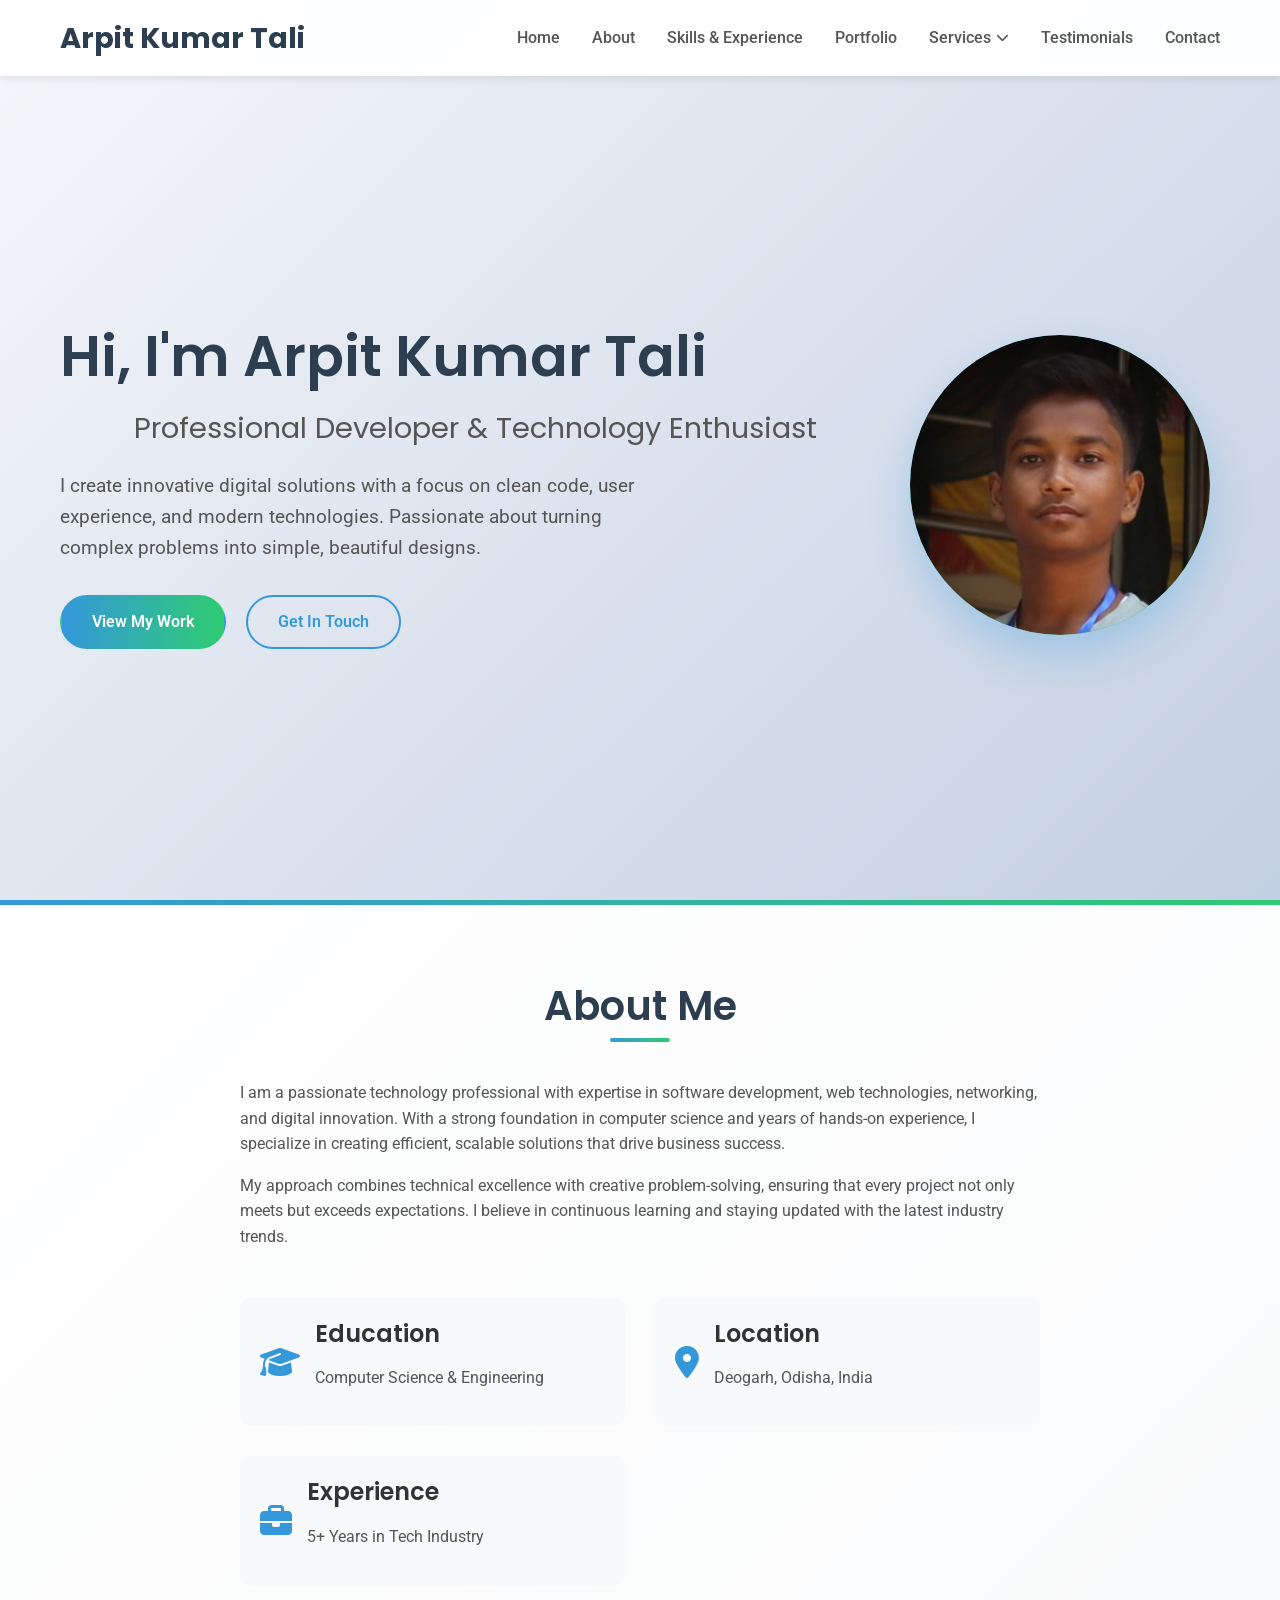
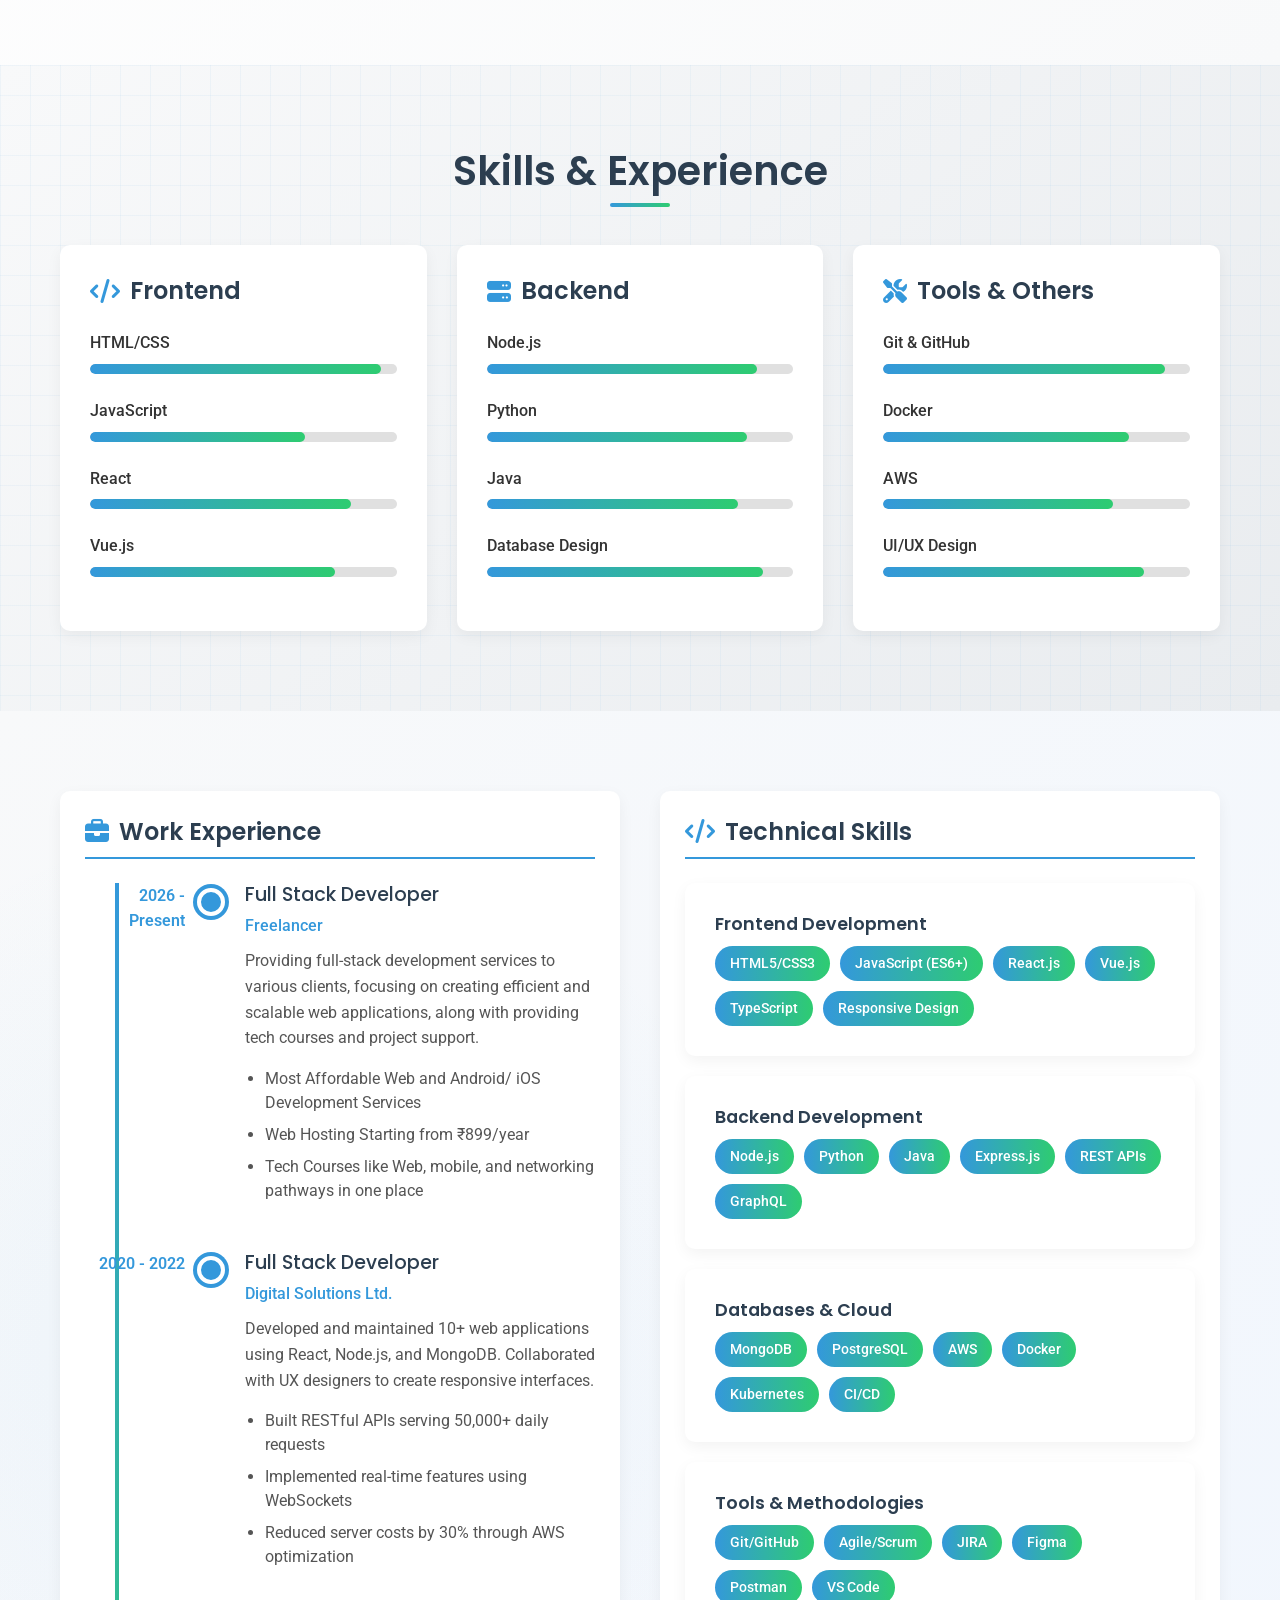
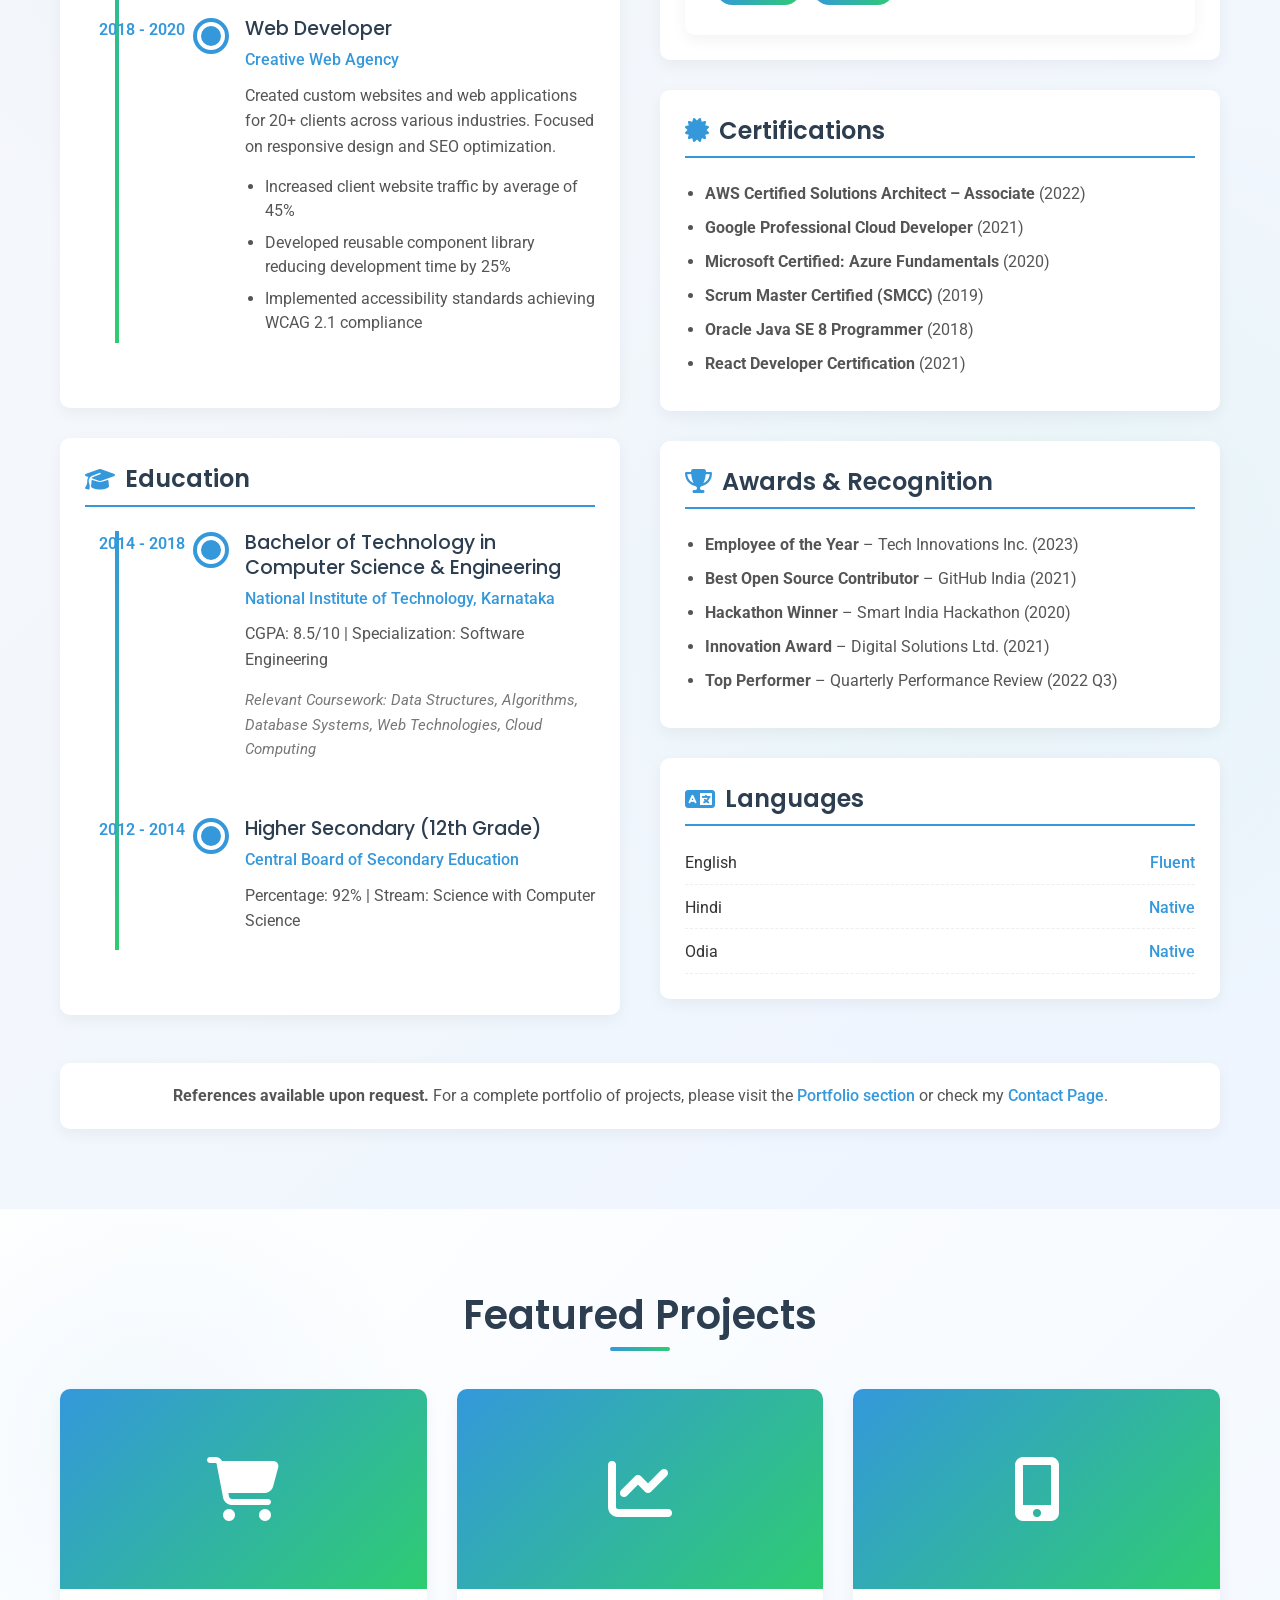
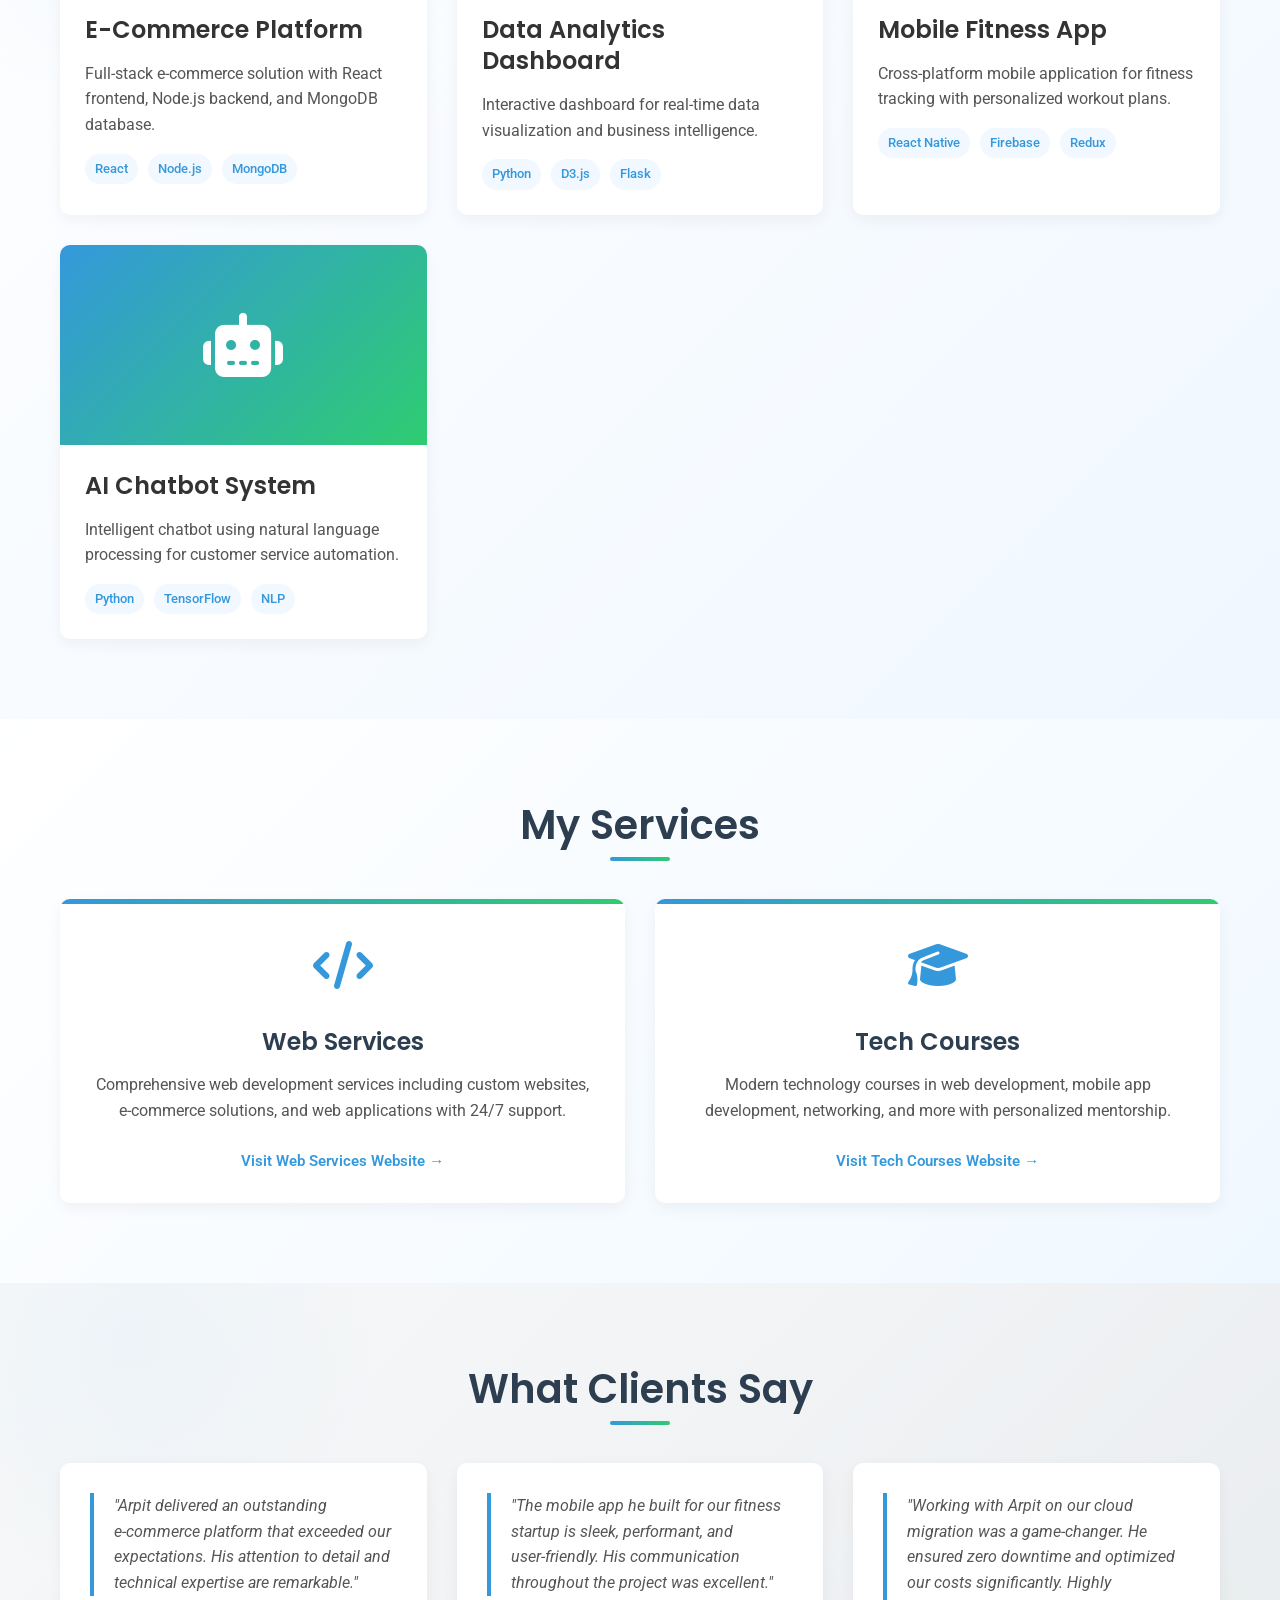
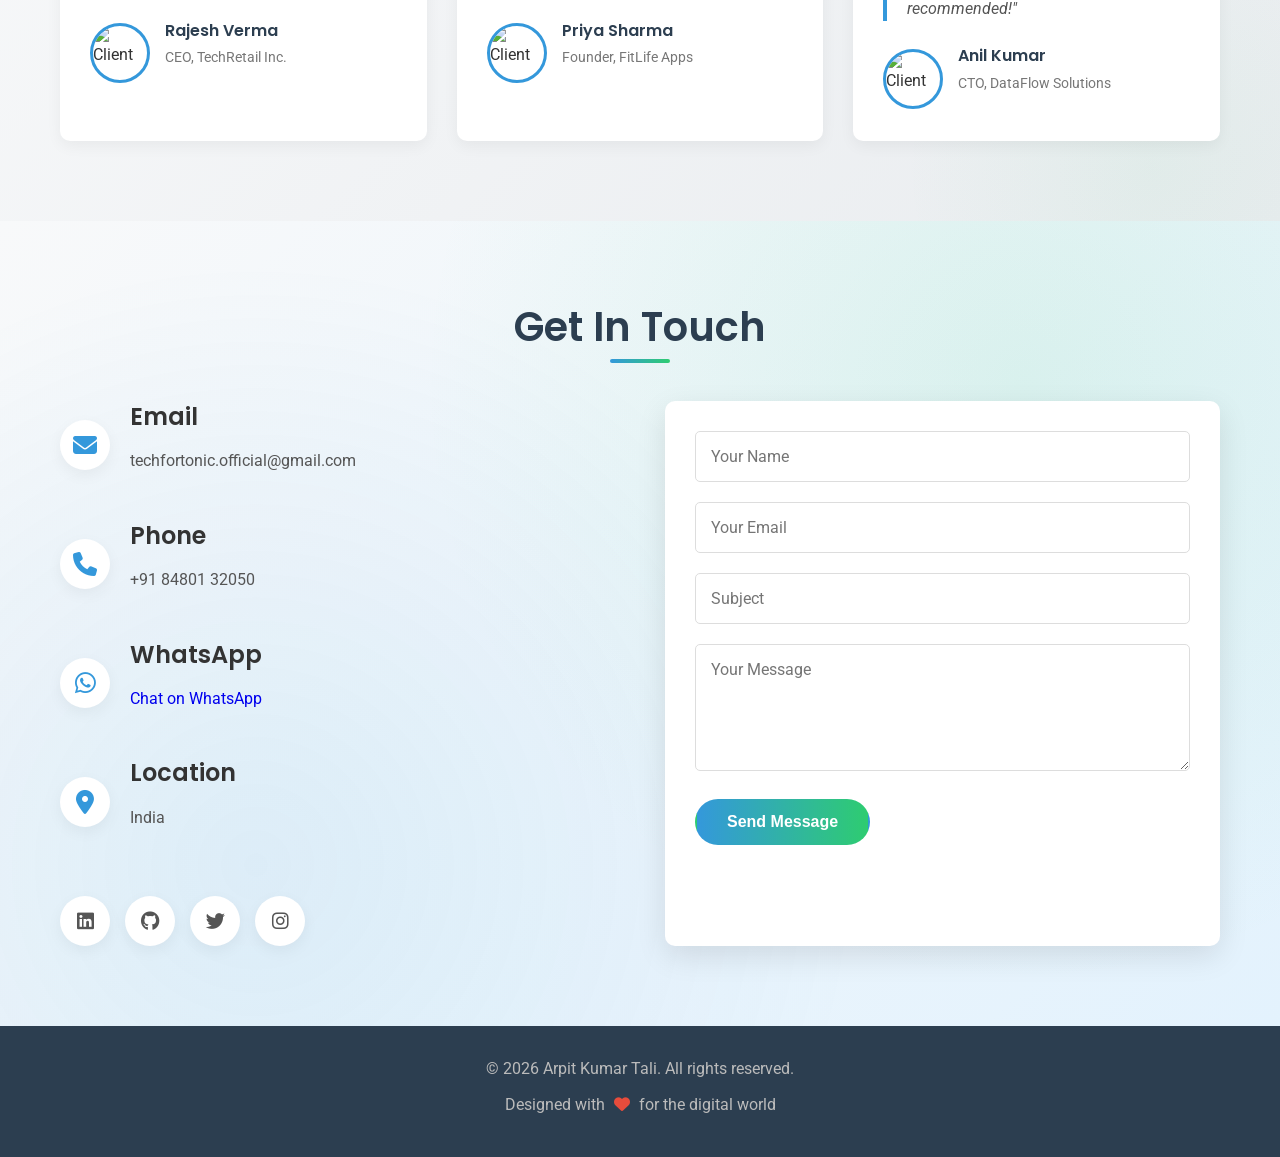
==== index.html @ 87bd26d3 "Add files via upload" ====
<!DOCTYPE html>
<html lang="en">
<head>
    <meta charset="UTF-8">
    <meta name="viewport" content="width=device-width, initial-scale=1.0">
    <title>Arpit Kumar Tali | Professional Portfolio</title>
    <link rel="stylesheet" href="style.css">
    <link rel="stylesheet" href="https://cdnjs.cloudflare.com/ajax/libs/font-awesome/6.4.0/css/all.min.css">
    <link href="https://fonts.googleapis.com/css2?family=Poppins:wght@300;400;500;600;700&family=Roboto:wght@300;400;500&display=swap" rel="stylesheet">
    <link rel="icon" type="image/x-icon" href="favicon.ico">
</head>
<body>
    <!-- Navigation -->
    <nav class="navbar">
        <div class="container">
            <a href="#" class="logo">Arpit Kumar Tali</a>
            <ul class="nav-links">
                <li><a href="#home">Home</a></li>
                <li><a href="#about">About</a></li>
                <li><a href="#skills">Skills & Experience</a></li>
                <li><a href="#portfolio">Portfolio</a></li>
                <li class="dropdown">
                    <a href="#services">Services <i class="fas fa-chevron-down"></i></a>
                    <ul class="dropdown-menu">
                        <li><a href="#services">All Services</a></li>
                        <li><a href="./Web-Services" target="_blank">Web Services</a></li>
                        <li><a href="./Tech-Courses" target="_blank">Tech Courses</a></li>
                    </ul>
                </li>
                <li><a href="#testimonials">Testimonials</a></li>
                <li><a href="#contact">Contact</a></li>
            </ul>
            <button class="menu-toggle" id="menuToggle">
                <i class="fas fa-bars"></i>
            </button>
        </div>
    </nav>

    <!-- Hero Section -->
    <section id="home" class="hero">
        <div class="container">
            <div class="hero-content">
                <div class="hero-text">
                    <h1 class="hero-title">Hi, I'm <span class="highlight">Arpit Kumar Tali</span>
                    </h1>
                    <h2 class="hero-subtitle">Professional Developer & Technology Enthusiast</h2>
                    <p class="hero-description">
                        I create innovative digital solutions with a focus on clean code, user experience, 
                        and modern technologies. Passionate about turning complex problems into simple, 
                        beautiful designs.
                    </p>
                    <div class="hero-buttons">
                        <a href="#portfolio" class="btn btn-primary">View My Work</a>
                        <a href="https://wa.me/918480132050?text=Hello%20Arpit,%20I%20would%20like%20to%20get%20in%20touch%20regarding%20your%20services." class="btn btn-secondary" target="_blank">Get In Touch</a>
                    </div>
                </div>
                <div class="hero-image">
                    <div class="image-placeholder">
                        <img src="a.jpg" alt="">
                    </div>
                </div>
            </div>
        </div>
    </section>

    <!-- About Section -->
    <section id="about" class="about">
        <div class="container">
            <h2 class="section-title">About Me</h2>
            <div class="about-content">
                <div class="about-text">
                    <p>
                        I am a passionate technology professional with expertise in software development, 
                        web technologies, networking, and digital innovation. With a strong foundation in computer science 
                        and years of hands-on experience, I specialize in creating efficient, scalable solutions 
                        that drive business success.
                    </p>
                    <p>
                        My approach combines technical excellence with creative problem-solving, ensuring 
                        that every project not only meets but exceeds expectations. I believe in continuous 
                        learning and staying updated with the latest industry trends.
                    </p>
                    <div class="about-details">
                        <div class="detail-item">
                            <i class="fas fa-graduation-cap"></i>
                            <div>
                                <h3>Education</h3>
                                <p>Computer Science & Engineering</p>
                            </div>
                        </div>
                        <div class="detail-item">
                            <i class="fas fa-map-marker-alt"></i>
                            <div>
                                <h3>Location</h3>
                                <p>Deogarh, Odisha, India</p>
                            </div>
                        </div>
                        <div class="detail-item">
                            <i class="fas fa-briefcase"></i>
                            <div>
                                <h3>Experience</h3>
                                <p>5+ Years in Tech Industry</p>
                            </div>
                        </div>
                    </div>
                </div>
            </div>
        </div>
    </section>

    <!-- Skills & Experience Section -->
    <section id="skills" class="skills">
        <div class="container">
            <h2 class="section-title">Skills & Experience</h2>
            <div class="skills-grid">
                <div class="skill-category">
                    <h3><i class="fas fa-code"></i> Frontend</h3>
                    <div class="skill-list">
                        <div class="skill-item">
                            <span>HTML/CSS</span>
                            <div class="skill-bar"><div class="skill-level" style="width: 95%"></div></div>
                        </div>
                        <div class="skill-item">
                            <span>JavaScript</span>
                            <div class="skill-bar"><div class="skill-level" style="width: 70%"></div></div>
                        </div>
                        <div class="skill-item">
                            <span>React</span>
                            <div class="skill-bar"><div class="skill-level" style="width: 85%"></div></div>
                        </div>
                        <div class="skill-item">
                            <span>Vue.js</span>
                            <div class="skill-bar"><div class="skill-level" style="width: 80%"></div></div>
                        </div>
                    </div>
                </div>
                <div class="skill-category">
                    <h3><i class="fas fa-server"></i> Backend</h3>
                    <div class="skill-list">
                        <div class="skill-item">
                            <span>Node.js</span>
                            <div class="skill-bar"><div class="skill-level" style="width: 88%"></div></div>
                        </div>
                        <div class="skill-item">
                            <span>Python</span>
                            <div class="skill-bar"><div class="skill-level" style="width: 85%"></div></div>
                        </div>
                        <div class="skill-item">
                            <span>Java</span>
                            <div class="skill-bar"><div class="skill-level" style="width: 82%"></div></div>
                        </div>
                        <div class="skill-item">
                            <span>Database Design</span>
                            <div class="skill-bar"><div class="skill-level" style="width: 90%"></div></div>
                        </div>
                    </div>
                </div>
                <div class="skill-category">
                    <h3><i class="fas fa-tools"></i> Tools & Others</h3>
                    <div class="skill-list">
                        <div class="skill-item">
                            <span>Git & GitHub</span>
                            <div class="skill-bar"><div class="skill-level" style="width: 92%"></div></div>
                        </div>
                        <div class="skill-item">
                            <span>Docker</span>
                            <div class="skill-bar"><div class="skill-level" style="width: 80%"></div></div>
                        </div>
                        <div class="skill-item">
                            <span>AWS</span>
                            <div class="skill-bar"><div class="skill-level" style="width: 75%"></div></div>
                        </div>
                        <div class="skill-item">
                            <span>UI/UX Design</span>
                            <div class="skill-bar"><div class="skill-level" style="width: 85%"></div></div>
                        </div>
                    </div>
                </div>
            </div>
        </div>
    </section>

    <!-- Resume Section -->
    <section id="resume" class="resume">
        <div class="container">       
            <div class="resume-content">
                <!-- Left Column: Experience & Education -->
                <div class="resume-column">
                    <div class="resume-section">
                        <h3><i class="fas fa-briefcase"></i> Work Experience</h3>
                        <div class="timeline">
                            <div class="timeline-item">
                                <div class="timeline-date">2026 - Present</div>
                                <div class="timeline-content">
                                    <h4>Full Stack Developer</h4>
                                    <h5>Freelancer</h5>
                                    <p>Providing full-stack development services to various clients, focusing on creating efficient and scalable web applications, along with providing tech courses and project support.</p>
                                    <ul class="achievement-list">
                                        <li>Most Affordable Web and Android/ iOS Development Services</li>
                                        <li>Web Hosting Starting from ₹899/year</li>
                                        <li>Tech Courses like Web, mobile, and networking pathways in one place</li>
                                    </ul>
                                </div>
                            </div>
                            <div class="timeline-item">
                                <div class="timeline-date">2020 - 2022</div>
                                <div class="timeline-content">
                                    <h4>Full Stack Developer</h4>
                                    <h5>Digital Solutions Ltd.</h5>
                                    <p>Developed and maintained 10+ web applications using React, Node.js, and MongoDB. Collaborated with UX designers to create responsive interfaces.</p>
                                    <ul class="achievement-list">
                                        <li>Built RESTful APIs serving 50,000+ daily requests</li>
                                        <li>Implemented real-time features using WebSockets</li>
                                        <li>Reduced server costs by 30% through AWS optimization</li>
                                    </ul>
                                </div>
                            </div>
                            <div class="timeline-item">
                                <div class="timeline-date">2018 - 2020</div>
                                <div class="timeline-content">
                                    <h4>Web Developer</h4>
                                    <h5>Creative Web Agency</h5>
                                    <p>Created custom websites and web applications for 20+ clients across various industries. Focused on responsive design and SEO optimization.</p>
                                    <ul class="achievement-list">
                                        <li>Increased client website traffic by average of 45%</li>
                                        <li>Developed reusable component library reducing development time by 25%</li>
                                        <li>Implemented accessibility standards achieving WCAG 2.1 compliance</li>
                                    </ul>
                                </div>
                            </div>
                        </div>
                    </div>
                    
                    <div class="resume-section">
                        <h3><i class="fas fa-graduation-cap"></i> Education</h3>
                        <div class="timeline">
                            <div class="timeline-item">
                                <div class="timeline-date">2014 - 2018</div>
                                <div class="timeline-content">
                                    <h4>Bachelor of Technology in Computer Science & Engineering</h4>
                                    <h5>National Institute of Technology, Karnataka</h5>
                                    <p>CGPA: 8.5/10 | Specialization: Software Engineering</p>
                                    <p class="education-details">Relevant Coursework: Data Structures, Algorithms, Database Systems, Web Technologies, Cloud Computing</p>
                                </div>
                            </div>
                            <div class="timeline-item">
                                <div class="timeline-date">2012 - 2014</div>
                                <div class="timeline-content">
                                    <h4>Higher Secondary (12th Grade)</h4>
                                    <h5>Central Board of Secondary Education</h5>
                                    <p>Percentage: 92% | Stream: Science with Computer Science</p>
                                </div>
                            </div>
                        </div>
                    </div>
                </div>
                
                <!-- Right Column: Skills, Certifications & Awards -->
                <div class="resume-column">
                    <div class="resume-section">
                        <h3><i class="fas fa-code"></i> Technical Skills</h3>
                        <div class="skills-summary">
                            <div class="skill-category">
                                <h4>Frontend Development</h4>
                                <div class="skill-tags">
                                    <span class="skill-tag">HTML5/CSS3</span>
                                    <span class="skill-tag">JavaScript (ES6+)</span>
                                    <span class="skill-tag">React.js</span>
                                    <span class="skill-tag">Vue.js</span>
                                    <span class="skill-tag">TypeScript</span>
                                    <span class="skill-tag">Responsive Design</span>
                                </div>
                            </div>
                            <div class="skill-category">
                                <h4>Backend Development</h4>
                                <div class="skill-tags">
                                    <span class="skill-tag">Node.js</span>
                                    <span class="skill-tag">Python</span>
                                    <span class="skill-tag">Java</span>
                                    <span class="skill-tag">Express.js</span>
                                    <span class="skill-tag">REST APIs</span>
                                    <span class="skill-tag">GraphQL</span>
                                </div>
                            </div>
                            <div class="skill-category">
                                <h4>Databases & Cloud</h4>
                                <div class="skill-tags">
                                    <span class="skill-tag">MongoDB</span>
                                    <span class="skill-tag">PostgreSQL</span>
                                    <span class="skill-tag">AWS</span>
                                    <span class="skill-tag">Docker</span>
                                    <span class="skill-tag">Kubernetes</span>
                                    <span class="skill-tag">CI/CD</span>
                                </div>
                            </div>
                            <div class="skill-category">
                                <h4>Tools & Methodologies</h4>
                                <div class="skill-tags">
                                    <span class="skill-tag">Git/GitHub</span>
                                    <span class="skill-tag">Agile/Scrum</span>
                                    <span class="skill-tag">JIRA</span>
                                    <span class="skill-tag">Figma</span>
                                    <span class="skill-tag">Postman</span>
                                    <span class="skill-tag">VS Code</span>
                                </div>
                            </div>
                        </div>
                    </div>
                    
                    <div class="resume-section">
                        <h3><i class="fas fa-certificate"></i> Certifications</h3>
                        <ul class="certification-list">
                            <li><strong>AWS Certified Solutions Architect – Associate</strong> (2022)</li>
                            <li><strong>Google Professional Cloud Developer</strong> (2021)</li>
                            <li><strong>Microsoft Certified: Azure Fundamentals</strong> (2020)</li>
                            <li><strong>Scrum Master Certified (SMCC)</strong> (2019)</li>
                            <li><strong>Oracle Java SE 8 Programmer</strong> (2018)</li>
                            <li><strong>React Developer Certification</strong> (2021)</li>
                        </ul>
                    </div>
                    
                    <div class="resume-section">
                        <h3><i class="fas fa-trophy"></i> Awards & Recognition</h3>
                        <ul class="awards-list">
                            <li><strong>Employee of the Year</strong> – Tech Innovations Inc. (2023)</li>
                            <li><strong>Best Open Source Contributor</strong> – GitHub India (2021)</li>
                            <li><strong>Hackathon Winner</strong> – Smart India Hackathon (2020)</li>
                            <li><strong>Innovation Award</strong> – Digital Solutions Ltd. (2021)</li>
                            <li><strong>Top Performer</strong> – Quarterly Performance Review (2022 Q3)</li>
                        </ul>
                    </div>
                    
                    <div class="resume-section">
                        <h3><i class="fas fa-language"></i> Languages</h3>
                        <div class="languages">
                            <div class="language-item">
                                <span>English</span>
                                <span class="language-level">Fluent</span>
                            </div>
                            <div class="language-item">
                                <span>Hindi</span>
                                <span class="language-level">Native</span>
                            </div>
                            <div class="language-item">
                                <span>Odia</span>
                                <span class="language-level">Native</span>
                            </div>
                        </div>
                    </div>
                </div>
            </div>
            
            <div class="resume-footer">
                <p><strong>References available upon request.</strong> For a complete portfolio of projects, please visit the <a href="#portfolio">Portfolio section</a> or check my <a href="#contact">Contact Page</a>.</p>
            </div>
        </div>
    </section>

    <!-- Portfolio Section -->
    <section id="portfolio" class="portfolio">
        <div class="container">
            <h2 class="section-title">Featured Projects</h2>
            <div class="portfolio-grid">
                <div class="portfolio-item">
                    <div class="portfolio-image">
                        <i class="fas fa-shopping-cart"></i>
                    </div>
                    <div class="portfolio-content">
                        <h3>E-Commerce Platform</h3>
                        <p>Full-stack e-commerce solution with React frontend, Node.js backend, and MongoDB database.</p>
                        <div class="portfolio-tags">
                            <span>React</span>
                            <span>Node.js</span>
                            <span>MongoDB</span>
                        </div>
                    </div>
                </div>
                <div class="portfolio-item">
                    <div class="portfolio-image">
                        <i class="fas fa-chart-line"></i>
                    </div>
                    <div class="portfolio-content">
                        <h3>Data Analytics Dashboard</h3>
                        <p>Interactive dashboard for real-time data visualization and business intelligence.</p>
                        <div class="portfolio-tags">
                            <span>Python</span>
                            <span>D3.js</span>
                            <span>Flask</span>
                        </div>
                    </div>
                </div>
                <div class="portfolio-item">
                    <div class="portfolio-image">
                        <i class="fas fa-mobile-alt"></i>
                    </div>
                    <div class="portfolio-content">
                        <h3>Mobile Fitness App</h3>
                        <p>Cross-platform mobile application for fitness tracking with personalized workout plans.</p>
                        <div class="portfolio-tags">
                            <span>React Native</span>
                            <span>Firebase</span>
                            <span>Redux</span>
                        </div>
                    </div>
                </div>
                <div class="portfolio-item">
                    <div class="portfolio-image">
                        <i class="fas fa-robot"></i>
                    </div>
                    <div class="portfolio-content">
                        <h3>AI Chatbot System</h3>
                        <p>Intelligent chatbot using natural language processing for customer service automation.</p>
                        <div class="portfolio-tags">
                            <span>Python</span>
                            <span>TensorFlow</span>
                            <span>NLP</span>
                        </div>
                    </div>
                </div>
            </div>
        </div>
    </section>

    <!-- Services Section -->
    <section id="services" class="services">
        <div class="container">
            <h2 class="section-title animate-on-scroll">My Services</h2>
            <div class="services-grid">
                <div class="service-item animate-on-scroll">
                    <div class="service-icon">
                        <i class="fas fa-code"></i>
                    </div>
                    <h3>Web Services</h3>
                    <p>Comprehensive web development services including custom websites, e-commerce solutions, and web applications with 24/7 support.</p>
                    <a href="./Web-Services" class="service-link" target="_blank">Visit Web Services Website →</a>
                </div>
                <div class="service-item animate-on-scroll">
                    <div class="service-icon">
                        <i class="fas fa-graduation-cap"></i>
                    </div>
                    <h3>Tech Courses</h3>
                    <p>Modern technology courses in web development, mobile app development, networking, and more with personalized mentorship.</p>
                    <a href="./Tech-Courses" class="service-link" target="_blank">Visit Tech Courses Website →</a>
                </div>
            </div>
        </div>
    </section>

    <!-- Testimonials Section -->
    <section id="testimonials" class="testimonials">
        <div class="container">
            <h2 class="section-title animate-on-scroll">What Clients Say</h2>
            <div class="testimonials-grid">
                <div class="testimonial-item animate-on-scroll">
                    <div class="testimonial-content">
                        <p>"Arpit delivered an outstanding e‑commerce platform that exceeded our expectations. His attention to detail and technical expertise are remarkable."</p>
                    </div>
                    <div class="testimonial-author">
                        <img src="https://randomuser.me/api/portraits/men/32.jpg" alt="Client">
                        <div>
                            <h4>Rajesh Verma</h4>
                            <p>CEO, TechRetail Inc.</p>
                        </div>
                    </div>
                </div>
                <div class="testimonial-item animate-on-scroll">
                    <div class="testimonial-content">
                        <p>"The mobile app he built for our fitness startup is sleek, performant, and user‑friendly. His communication throughout the project was excellent."</p>
                    </div>
                    <div class="testimonial-author">
                        <img src="https://randomuser.me/api/portraits/women/44.jpg" alt="Client">
                        <div>
                            <h4>Priya Sharma</h4>
                            <p>Founder, FitLife Apps</p>
                        </div>
                    </div>
                </div>
                <div class="testimonial-item animate-on-scroll">
                    <div class="testimonial-content">
                        <p>"Working with Arpit on our cloud migration was a game‑changer. He ensured zero downtime and optimized our costs significantly. Highly recommended!"</p>
                    </div>
                    <div class="testimonial-author">
                        <img src="https://randomuser.me/api/portraits/men/65.jpg" alt="Client">
                        <div>
                            <h4>Anil Kumar</h4>
                            <p>CTO, DataFlow Solutions</p>
                        </div>
                    </div>
                </div>
            </div>
        </div>
    </section>

    <!-- Contact Section -->
    <section id="contact" class="contact">
        <div class="container">
            <h2 class="section-title">Get In Touch</h2>
            <div class="contact-content">
                <div class="contact-info">
                    <div class="contact-item">
                        <i class="fas fa-envelope"></i>
                        <div>
                            <h3>Email</h3>
                            <p>techfortonic.official@gmail.com</p>
                        </div>
                    </div>
                    <div class="contact-item">
                        <i class="fas fa-phone"></i>
                        <div>
                            <h3>Phone</h3>
                            <p>+91 84801 32050</p>
                        </div>
                    </div>
                    <div class="contact-item">
                        <i class="fab fa-whatsapp"></i>
                        <div>
                            <h3>WhatsApp</h3>
                            <p><a href="https://wa.me/918480132050?text=Hello%20Arpit,%20I%20would%20like%20to%20get%20in%20touch%20regarding%20your%20services." target="_blank" style="text-decoration:none;">Chat on WhatsApp</a></p>
                        </div>
                    </div>
                    <div class="contact-item">
                        <i class="fas fa-map-marker-alt"></i>
                        <div>
                            <h3>Location</h3>
                            <p>India</p>
                        </div>
                    </div>
                    <div class="social-links">
                        <a href="#"><i class="fab fa-linkedin"></i></a>
                        <a href="#"><i class="fab fa-github"></i></a>
                        <a href="#"><i class="fab fa-twitter"></i></a>
                        <a href="#"><i class="fab fa-instagram"></i></a>
                    </div>
                </div>
                <form class="contact-form" id="contactForm">
                    <div class="form-group">
                        <input type="text" name="name" placeholder="Your Name" required>
                    </div>
                    <div class="form-group">
                        <input type="email" name="email" placeholder="Your Email" required>
                    </div>
                    <div class="form-group">
                        <input type="text" name="subject" placeholder="Subject" required>
                    </div>
                    <div class="form-group">
                        <textarea name="message" placeholder="Your Message" rows="5" required></textarea>
                    </div>
                    <button type="submit" class="btn btn-primary">Send Message</button>
                </form>
            </div>
        </div>
    </section>

    <!-- Footer -->
    <footer class="footer">
        <div class="container">
            <p>&copy; 2023 Arpit Kumar Tali. All rights reserved.</p>
            <p>Designed with <i class="fas fa-heart"></i> for the digital world</p>
        </div>
    </footer>

    <!-- JavaScript -->
    <script src="script.js"></script>
</body>
</html>
---- style.css ----
/* CSS Reset & Base Styles */
* {
    margin: 0;
    padding: 0;
    box-sizing: border-box;
}

html {
    scroll-behavior: smooth;
}

body {
    font-family: 'Roboto', sans-serif;
    line-height: 1.6;
    color: #333;
    background-color: #f9f9f9;
}

/* Global Animations */
@keyframes fadeInUp {
    from {
        opacity: 0;
        transform: translateY(30px);
    }
    to {
        opacity: 1;
        transform: translateY(0);
    }
}

@keyframes fadeInLeft {
    from {
        opacity: 0;
        transform: translateX(-30px);
    }
    to {
        opacity: 1;
        transform: translateX(0);
    }
}

@keyframes fadeInRight {
    from {
        opacity: 0;
        transform: translateX(30px);
    }
    to {
        opacity: 1;
        transform: translateX(0);
    }
}

@keyframes pulse {
    0% {
        transform: scale(1);
    }
    50% {
        transform: scale(1.05);
    }
    100% {
        transform: scale(1);
    }
}

@keyframes float {
    0%, 100% {
        transform: translateY(0);
    }
    50% {
        transform: translateY(-10px);
    }
}

@keyframes slideInFromBottom {
    from {
        opacity: 0;
        transform: translateY(50px);
    }
    to {
        opacity: 1;
        transform: translateY(0);
    }
}

.animate-on-scroll {
    opacity: 0;
    transform: translateY(30px);
    transition: opacity 0.8s ease, transform 0.8s ease;
}

.animate-on-scroll.animated {
    opacity: 1;
    transform: translateY(0);
}

.container {
    width: 100%;
    max-width: 1200px;
    margin: 0 auto;
    padding: 0 20px;
}

/* Typography */
h1, h2, h3, h4 {
    font-family: 'Poppins', sans-serif;
    font-weight: 600;
    line-height: 1.3;
}

h1 {
    font-size: 3.5rem;
}

h2 {
    font-size: 2.5rem;
    margin-bottom: 2rem;
    text-align: center;
}

h3 {
    font-size: 1.5rem;
    margin-bottom: 1rem;
}

p {
    margin-bottom: 1rem;
    color: #555;
}

/* Section Styles */
section {
    padding: 80px 0;
}

.section-title {
    position: relative;
    margin-bottom: 3rem;
    color: #2c3e50;
}

.section-title::after {
    content: '';
    position: absolute;
    bottom: -10px;
    left: 50%;
    transform: translateX(-50%);
    width: 60px;
    height: 4px;
    background: linear-gradient(90deg, #3498db, #2ecc71);
    border-radius: 2px;
}

/* Navigation */
.navbar {
    position: fixed;
    top: 0;
    left: 0;
    width: 100%;
    background-color: rgba(255, 255, 255, 0.95);
    box-shadow: 0 2px 10px rgba(0, 0, 0, 0.1);
    z-index: 1000;
    padding: 15px 0;
}

.navbar .container {
    display: flex;
    justify-content: space-between;
    align-items: center;
}

.logo {
    font-family: 'Poppins', sans-serif;
    font-size: 1.8rem;
    font-weight: 700;
    color: #2c3e50;
    text-decoration: none;
}

.nav-links {
    display: flex;
    list-style: none;
}

.nav-links li {
    margin-left: 2rem;
}

.nav-links a {
    text-decoration: none;
    color: #555;
    font-weight: 500;
    transition: color 0.3s;
    position: relative;
}

.nav-links a:hover {
    color: #3498db;
}

.nav-links a::after {
    content: '';
    position: absolute;
    bottom: -5px;
    left: 0;
    width: 0;
    height: 2px;
    background-color: #3498db;
    transition: width 0.3s;
}

.nav-links a:hover::after {
    width: 100%;
}

/* Dropdown Styles */
.nav-links .dropdown {
    position: relative;
}

.nav-links .dropdown > a {
    display: flex;
    align-items: center;
    gap: 5px;
}

.nav-links .dropdown > a .fa-chevron-down {
    font-size: 0.8rem;
    transition: transform 0.3s;
}

.nav-links .dropdown:hover > a .fa-chevron-down {
    transform: rotate(180deg);
}

.nav-links .dropdown-menu {
    position: absolute;
    top: 100%;
    left: 0;
    background-color: white;
    min-width: 200px;
    box-shadow: 0 8px 16px rgba(0, 0, 0, 0.1);
    border-radius: 5px;
    padding: 10px 0;
    list-style: none;
    opacity: 0;
    visibility: hidden;
    transform: translateY(10px);
    transition: opacity 0.3s, transform 0.3s, visibility 0.3s;
    z-index: 1001;
}

.nav-links .dropdown:hover .dropdown-menu {
    opacity: 1;
    visibility: visible;
    transform: translateY(0);
}

.nav-links .dropdown-menu li {
    margin: 0;
}

.nav-links .dropdown-menu a {
    display: block;
    padding: 10px 20px;
    color: #555;
    text-decoration: none;
    transition: background-color 0.3s;
}

.nav-links .dropdown-menu a:hover {
    background-color: #f5f5f5;
    color: #3498db;
}

.menu-toggle {
    display: none;
    background: none;
    border: none;
    font-size: 1.5rem;
    color: #2c3e50;
    cursor: pointer;
}

/* Hero Section */
.hero {
    padding-top: 150px;
    background: linear-gradient(135deg, #f5f7fa 0%, #c3cfe2 100%);
    min-height: 100vh;
    display: flex;
    align-items: center;
}

.hero-content {
    display: flex;
    align-items: center;
    justify-content: space-between;
    gap: 10px;
}

.hero-text {
    flex: 2;
    min-width: 300px;
}

.hero-image {
    flex: 0 0 auto;
    max-width: 320px;
}

.hero-title {
    font-size: 3.5rem;
    margin-bottom: 1rem;
    color: #2c3e50;
    animation: fadeInUp 1s ease 0.2s both;
}

.highlight {
    color: #3498db;
    background: linear-gradient(90deg, #3498db, #2ecc71);
    -webkit-background-clip: text;
    -webkit-text-fill-color: transparent;
    background-clip: text;
}

.hero-subtitle {
    font-size: 1.8rem;
    color: #555;
    margin-bottom: 1.5rem;
    font-weight: 400;
    animation: fadeInUp 1s ease 0.4s both;
}

.hero-description {
    font-size: 1.2rem;
    margin-bottom: 2rem;
    max-width: 600px;
    animation: fadeInUp 1s ease 0.6s both;
}

.hero-buttons {
    display: flex;
    gap: 20px;
    margin-top: 2rem;
    animation: fadeInUp 1s ease 0.8s both;
}

.btn {
    display: inline-block;
    padding: 12px 30px;
    border-radius: 30px;
    text-decoration: none;
    font-weight: 600;
    font-size: 1rem;
    transition: all 0.3s;
    border: 2px solid transparent;
}

.btn-primary {
    background: linear-gradient(90deg, #3498db, #2ecc71);
    color: white;
}

.btn-primary:hover {
    transform: translateY(-3px);
    box-shadow: 0 10px 20px rgba(52, 152, 219, 0.3);
}

.btn-secondary {
    background: transparent;
    color: #3498db;
    border-color: #3498db;
}

.btn-secondary:hover {
    background: #3498db;
    color: white;
    transform: translateY(-3px);
}

.hero-image {
    flex: 1;
    display: flex;
    justify-content: center;
    animation: fadeInRight 1s ease 0.8s both;
}

.image-placeholder {
    width: 300px;
    height: 300px;
    border-radius: 50%;
    background: linear-gradient(135deg, #3498db, #2ecc71);
    display: flex;
    flex-direction: column;
    align-items: center;
    justify-content: center;
    color: white;
    box-shadow: 0 20px 40px rgba(52, 152, 219, 0.3);
    animation: float 3s ease-in-out infinite;
    overflow: hidden;
}

.image-placeholder img {
    width: 100%;
    height: 100%;
    object-fit: cover;
    object-position: top center;
    border-radius: 50%;
}

.image-placeholder i {
    font-size: 8rem;
    margin-bottom: 1rem;
}

/* About Section */
.about {
    background: linear-gradient(135deg, #ffffff 0%, #f8f9fa 100%);
    position: relative;
    overflow: hidden;
}

.about::before {
    content: '';
    position: absolute;
    top: 0;
    left: 0;
    width: 100%;
    height: 5px;
    background: linear-gradient(90deg, #3498db, #2ecc71);
}

.about-content {
    max-width: 800px;
    margin: 0 auto;
}

.about-details {
    display: grid;
    grid-template-columns: repeat(auto-fit, minmax(250px, 1fr));
    gap: 30px;
    margin-top: 3rem;
}

.detail-item {
    display: flex;
    align-items: center;
    gap: 15px;
    padding: 20px;
    background-color: #f8f9fa;
    border-radius: 10px;
    transition: transform 0.3s;
}

.detail-item:hover {
    transform: translateY(-5px);
    box-shadow: 0 10px 20px rgba(0, 0, 0, 0.1);
}

.detail-item i {
    font-size: 2rem;
    color: #3498db;
}

/* Skills Section */
.skills {
    background: linear-gradient(135deg, #f8f9fa 0%, #e9ecef 100%);
    position: relative;
    overflow: hidden;
}

.skills::before {
    content: '';
    position: absolute;
    top: 0;
    left: 0;
    right: 0;
    bottom: 0;
    background-image:
        linear-gradient(90deg, rgba(52, 152, 219, 0.05) 1px, transparent 1px),
        linear-gradient(rgba(52, 152, 219, 0.05) 1px, transparent 1px);
    background-size: 30px 30px;
    z-index: 0;
}

.skills .container {
    position: relative;
    z-index: 1;
}

.skills-grid {
    display: grid;
    grid-template-columns: repeat(auto-fit, minmax(300px, 1fr));
    gap: 30px;
}

.skill-category {
    background-color: white;
    padding: 30px;
    border-radius: 10px;
    box-shadow: 0 5px 15px rgba(0, 0, 0, 0.05);
}

.skill-category h3 {
    display: flex;
    align-items: center;
    gap: 10px;
    margin-bottom: 1.5rem;
    color: #2c3e50;
}

.skill-category h3 i {
    color: #3498db;
}

.skill-item {
    margin-bottom: 1.5rem;
}

.skill-item span {
    display: block;
    margin-bottom: 8px;
    font-weight: 500;
}

.skill-bar {
    height: 10px;
    background-color: #e0e0e0;
    border-radius: 5px;
    overflow: hidden;
}

.skill-level {
    height: 100%;
    background: linear-gradient(90deg, #3498db, #2ecc71);
    border-radius: 5px;
    transition: width 1s ease-in-out;
}

/* Portfolio Section */
#portfolio {
    background: linear-gradient(135deg, #ffffff 0%, #f0f7ff 100%);
    position: relative;
    overflow: hidden;
}

#portfolio::before {
    content: '';
    position: absolute;
    top: 0;
    left: 0;
    width: 100%;
    height: 100%;
    background-image: radial-gradient(circle at 10% 20%, rgba(52, 152, 219, 0.05) 0%, transparent 20%);
    z-index: 0;
}

#portfolio .container {
    position: relative;
    z-index: 1;
}

.portfolio-grid {
    display: grid;
    grid-template-columns: repeat(auto-fit, minmax(280px, 1fr));
    gap: 30px;
}

.portfolio-item {
    background-color: white;
    border-radius: 10px;
    overflow: hidden;
    box-shadow: 0 5px 15px rgba(0, 0, 0, 0.05);
    transition: transform 0.3s;
}

.portfolio-item:hover {
    transform: translateY(-10px);
    box-shadow: 0 15px 30px rgba(0, 0, 0, 0.1);
}

.portfolio-image {
    height: 200px;
    background: linear-gradient(135deg, #3498db, #2ecc71);
    display: flex;
    align-items: center;
    justify-content: center;
    color: white;
}

.portfolio-image i {
    font-size: 4rem;
}

.portfolio-content {
    padding: 25px;
}

.portfolio-tags {
    display: flex;
    flex-wrap: wrap;
    gap: 10px;
    margin-top: 15px;
}

.portfolio-tags span {
    background-color: #f1f8ff;
    color: #3498db;
    padding: 5px 10px;
    border-radius: 20px;
    font-size: 0.8rem;
    font-weight: 500;
}

/* Experience Section */
.experience {
    background: linear-gradient(135deg, #ffffff 0%, #f5f7fa 100%);
    position: relative;
    overflow: hidden;
}

.experience::before {
    content: '';
    position: absolute;
    top: 0;
    left: 0;
    width: 100%;
    height: 100%;
    background-image:
        linear-gradient(90deg, transparent 49%, rgba(52, 152, 219, 0.05) 50%, transparent 51%),
        linear-gradient(transparent 49%, rgba(52, 152, 219, 0.05) 50%, transparent 51%);
    background-size: 50px 50px;
    z-index: 0;
}

.experience .container {
    position: relative;
    z-index: 1;
}

.timeline {
    max-width: 800px;
    margin: 0 auto;
    position: relative;
}

.timeline::before {
    content: '';
    position: absolute;
    left: 30px;
    top: 0;
    bottom: 0;
    width: 4px;
    background: linear-gradient(to bottom, #3498db, #2ecc71);
}

.timeline-item {
    display: flex;
    margin-bottom: 40px;
    position: relative;
}

.timeline-date {
    width: 120px;
    padding-right: 20px;
    text-align: right;
    font-weight: 600;
    color: #3498db;
}

.timeline-content {
    flex: 1;
    padding-left: 40px;
    position: relative;
}

.timeline-content::before {
    content: '';
    position: absolute;
    left: -8px;
    top: 5px;
    width: 20px;
    height: 20px;
    border-radius: 50%;
    background-color: #3498db;
    border: 4px solid white;
    box-shadow: 0 0 0 4px #3498db;
}

.timeline-content h4 {
    color: #555;
    font-weight: 500;
    margin-bottom: 10px;
}

/* Services Section */
.services {
    background: linear-gradient(135deg, #ffffff 0%, #f0f8ff 100%);
    position: relative;
    overflow: hidden;
}

.services::before {
    content: '';
    position: absolute;
    top: 0;
    left: 0;
    width: 100%;
    height: 100%;
    background-image:
        linear-gradient(90deg, transparent 49%, rgba(52, 152, 219, 0.03) 50%, transparent 51%),
        linear-gradient(transparent 49%, rgba(52, 152, 219, 0.03) 50%, transparent 51%);
    background-size: 40px 40px;
    z-index: 0;
}

.services .container {
    position: relative;
    z-index: 1;
}

.services-grid {
    display: grid;
    grid-template-columns: repeat(auto-fit, minmax(300px, 1fr));
    gap: 30px;
    margin-top: 40px;
}

.service-item {
    background-color: white;
    padding: 30px;
    border-radius: 10px;
    box-shadow: 0 5px 15px rgba(0, 0, 0, 0.05);
    text-align: center;
    transition: transform 0.3s, box-shadow 0.3s;
    position: relative;
    overflow: hidden;
}

.service-item::before {
    content: '';
    position: absolute;
    top: 0;
    left: 0;
    width: 100%;
    height: 5px;
    background: linear-gradient(90deg, #3498db, #2ecc71);
}

.service-item:hover {
    transform: translateY(-10px);
    box-shadow: 0 15px 30px rgba(0, 0, 0, 0.1);
}

.service-icon {
    font-size: 3rem;
    color: #3498db;
    margin-bottom: 20px;
}

.service-item h3 {
    margin-bottom: 15px;
    color: #2c3e50;
}

.service-item p {
    color: #555;
    line-height: 1.6;
    margin-bottom: 15px;
}

.service-link {
    display: inline-block;
    margin-top: 10px;
    color: #3498db;
    text-decoration: none;
    font-weight: 600;
    font-size: 0.95rem;
    transition: color 0.3s;
}

.service-link:hover {
    color: #2ecc71;
    text-decoration: underline;
}

/* Testimonials Section */
.testimonials {
    background: linear-gradient(135deg, #f8f9fa 0%, #e9ecef 100%);
    position: relative;
    overflow: hidden;
}

.testimonials::before {
    content: '';
    position: absolute;
    top: 0;
    left: 0;
    width: 100%;
    height: 100%;
    background-image:
        radial-gradient(circle at 10% 10%, rgba(52, 152, 219, 0.05) 0%, transparent 20%),
        radial-gradient(circle at 90% 90%, rgba(46, 204, 113, 0.05) 0%, transparent 20%);
    z-index: 0;
}

.testimonials .container {
    position: relative;
    z-index: 1;
}

.testimonials-grid {
    display: grid;
    grid-template-columns: repeat(auto-fit, minmax(300px, 1fr));
    gap: 30px;
    margin-top: 40px;
}

.testimonial-item {
    background-color: white;
    padding: 30px;
    border-radius: 10px;
    box-shadow: 0 5px 15px rgba(0, 0, 0, 0.05);
    transition: transform 0.3s, box-shadow 0.3s;
}

.testimonial-item:hover {
    transform: translateY(-10px);
    box-shadow: 0 15px 30px rgba(0, 0, 0, 0.1);
}

.testimonial-content {
    position: relative;
    padding-left: 20px;
    border-left: 4px solid #3498db;
    margin-bottom: 25px;
}

.testimonial-content p {
    font-style: italic;
    color: #555;
    line-height: 1.6;
}

.testimonial-author {
    display: flex;
    align-items: center;
    gap: 15px;
}

.testimonial-author img {
    width: 60px;
    height: 60px;
    border-radius: 50%;
    object-fit: cover;
    border: 3px solid #3498db;
}

.testimonial-author h4 {
    color: #2c3e50;
    margin-bottom: 5px;
}

.testimonial-author p {
    color: #777;
    font-size: 0.9rem;
}

/* Contact Section */
.contact {
    background: linear-gradient(135deg, #f8f9fa 0%, #e3f2fd 100%);
    position: relative;
    overflow: hidden;
}

.contact::before {
    content: '';
    position: absolute;
    top: 0;
    left: 0;
    width: 100%;
    height: 100%;
    background-image:
        radial-gradient(circle at 20% 80%, rgba(52, 152, 219, 0.1) 0%, transparent 50%),
        radial-gradient(circle at 80% 20%, rgba(46, 204, 113, 0.1) 0%, transparent 50%);
    z-index: 0;
}

.contact .container {
    position: relative;
    z-index: 1;
}

.contact-content {
    display: grid;
    grid-template-columns: repeat(auto-fit, minmax(300px, 1fr));
    gap: 50px;
}

.contact-info {
    display: flex;
    flex-direction: column;
    gap: 30px;
}

.contact-item {
    display: flex;
    align-items: center;
    gap: 20px;
}

.contact-item i {
    font-size: 1.5rem;
    color: #3498db;
    width: 50px;
    height: 50px;
    background-color: white;
    border-radius: 50%;
    display: flex;
    align-items: center;
    justify-content: center;
    box-shadow: 0 5px 15px rgba(0, 0, 0, 0.05);
}

.social-links {
    display: flex;
    gap: 15px;
    margin-top: 20px;
}

.social-links a {
    display: inline-flex;
    align-items: center;
    justify-content: center;
    width: 50px;
    height: 50px;
    background-color: white;
    border-radius: 50%;
    color: #555;
    font-size: 1.2rem;
    transition: all 0.3s;
    text-decoration: none;
    box-shadow: 0 5px 15px rgba(0, 0, 0, 0.05);
}

.social-links a:hover {
    background: linear-gradient(90deg, #3498db, #2ecc71);
    color: white;
    transform: translateY(-5px);
}

.contact-form {
    background-color: white;
    padding: 30px;
    border-radius: 10px;
    box-shadow: 0 10px 30px rgba(0, 0, 0, 0.1);
}

.form-group {
    margin-bottom: 20px;
}

.form-group input,
.form-group textarea {
    width: 100%;
    padding: 15px;
    border: 1px solid #ddd;
    border-radius: 5px;
    font-family: 'Roboto', sans-serif;
    font-size: 1rem;
    transition: border-color 0.3s;
}

.form-group input:focus,
.form-group textarea:focus {
    outline: none;
    border-color: #3498db;
}

/* Resume Section */
.resume {
    background: linear-gradient(135deg, #f8f9fa 0%, #eef5ff 100%);
    position: relative;
    overflow: hidden;
}

.resume::before {
    content: '';
    position: absolute;
    top: 0;
    left: 0;
    width: 100%;
    height: 100%;
    background-image:
        radial-gradient(circle at 20% 30%, rgba(52, 152, 219, 0.05) 0%, transparent 30%),
        radial-gradient(circle at 80% 70%, rgba(46, 204, 113, 0.05) 0%, transparent 30%);
    z-index: 0;
}

.resume .container {
    position: relative;
    z-index: 1;
}

.resume-summary {
    font-size: 1.1rem;
    line-height: 1.7;
    color: #555;
    margin-bottom: 2rem;
    max-width: 800px;
}

.resume-downloads {
    display: flex;
    gap: 15px;
    flex-wrap: wrap;
    margin-bottom: 3rem;
}

.resume-content {
    display: grid;
    grid-template-columns: 1fr 1fr;
    gap: 40px;
    margin-bottom: 3rem;
}

.resume-column {
    display: flex;
    flex-direction: column;
    gap: 30px;
}

.resume-section {
    background-color: white;
    padding: 25px;
    border-radius: 10px;
    box-shadow: 0 5px 15px rgba(0, 0, 0, 0.05);
}

.resume-section h3 {
    display: flex;
    align-items: center;
    gap: 10px;
    margin-bottom: 1.5rem;
    color: #2c3e50;
    border-bottom: 2px solid #3498db;
    padding-bottom: 10px;
}

.resume-section h3 i {
    color: #3498db;
}

.resume-section h4 {
    color: #2c3e50;
    margin-bottom: 5px;
    font-size: 1.2rem;
}

.resume-section h5 {
    color: #3498db;
    margin-bottom: 10px;
    font-weight: 500;
    font-size: 1rem;
}

.achievement-list {
    margin-top: 10px;
    padding-left: 20px;
}

.achievement-list li {
    margin-bottom: 8px;
    color: #555;
    line-height: 1.5;
}

.education-details {
    font-style: italic;
    color: #777;
    margin-top: 5px;
    font-size: 0.95rem;
}

.skills-summary {
    display: flex;
    flex-direction: column;
    gap: 20px;
}

.skill-category h4 {
    color: #2c3e50;
    margin-bottom: 10px;
    font-size: 1.1rem;
}

.skill-tags {
    display: flex;
    flex-wrap: wrap;
    gap: 10px;
}

.skill-tag {
    background: linear-gradient(90deg, #3498db, #2ecc71);
    color: white;
    padding: 6px 15px;
    border-radius: 20px;
    font-size: 0.9rem;
    font-weight: 500;
}

.certification-list,
.awards-list {
    padding-left: 20px;
}

.certification-list li,
.awards-list li {
    margin-bottom: 10px;
    color: #555;
    line-height: 1.5;
}

.languages {
    display: flex;
    flex-direction: column;
    gap: 10px;
}

.language-item {
    display: flex;
    justify-content: space-between;
    align-items: center;
    padding-bottom: 8px;
    border-bottom: 1px dashed #eee;
}

.language-level {
    color: #3498db;
    font-weight: 500;
}

.resume-footer {
    background-color: white;
    padding: 20px;
    border-radius: 10px;
    box-shadow: 0 5px 15px rgba(0, 0, 0, 0.05);
    text-align: center;
    margin-top: 2rem;
}

.resume-footer p {
    color: #555;
    margin-bottom: 0;
}

.resume-footer a {
    color: #3498db;
    text-decoration: none;
    font-weight: 500;
}

.resume-footer a:hover {
    text-decoration: underline;
}

.btn-outline {
    background-color: transparent;
    border: 2px solid #3498db;
    color: #3498db;
    padding: 12px 25px;
    border-radius: 5px;
    font-weight: 600;
    text-decoration: none;
    transition: all 0.3s;
    display: inline-flex;
    align-items: center;
    gap: 8px;
}

.btn-outline:hover {
    background-color: #3498db;
    color: white;
}

/* Responsive adjustments for resume */
@media (max-width: 992px) {
    .resume-content {
        grid-template-columns: 1fr;
        gap: 30px;
    }
    
    .resume-downloads {
        justify-content: center;
    }
}

@media (max-width: 576px) {
    .resume-downloads {
        flex-direction: column;
        align-items: stretch;
    }
    
    .resume-downloads .btn {
        text-align: center;
    }
    
    .skill-tags {
        justify-content: center;
    }
}

/* Footer */
.footer {
    background-color: #2c3e50;
    color: white;
    text-align: center;
    padding: 30px 0;
}

.footer p {
    color: #bbb;
    margin-bottom: 10px;
}

.footer i {
    color: #e74c3c;
    margin: 0 5px;
}

/* Responsive Design */
@media (max-width: 992px) {
    h1 {
        font-size: 2.8rem;
    }
    
    h2 {
        font-size: 2.2rem;
    }
    
    .hero-content {
        flex-direction: column;
        text-align: center;
    }
    
    .hero-buttons {
        justify-content: center;
    }
    
    .hero-description {
        margin: 0 auto 2rem;
    }
}

@media (max-width: 768px) {
    .nav-links {
        display: none;
        position: absolute;
        top: 100%;
        left: 0;
        width: 100%;
        background-color: white;
        flex-direction: column;
        padding: 20px;
        box-shadow: 0 10px 20px rgba(0, 0, 0, 0.1);
    }
    
    .nav-links.active {
        display: flex;
    }
    
    .nav-links li {
        margin: 10px 0;
    }
    
    .nav-links .dropdown-menu {
        position: static;
        opacity: 1;
        visibility: visible;
        transform: none;
        box-shadow: none;
        padding-left: 20px;
        background-color: transparent;
        display: none;
    }
    
    .nav-links .dropdown.active .dropdown-menu {
        display: block;
    }
    
    .nav-links .dropdown > a {
        display: flex;
        justify-content: space-between;
        align-items: center;
    }
    
    .nav-links .dropdown > a .fa-chevron-down {
        transition: transform 0.3s;
    }
    
    .nav-links .dropdown.active > a .fa-chevron-down {
        transform: rotate(180deg);
    }
    
    .menu-toggle {
        display: block;
    }
    
    .timeline::before {
        left: 20px;
    }
    
    .timeline-date {
        width: 80px;
        font-size: 0.9rem;
    }
    
    .timeline-content {
        padding-left: 30px;
    }
}

@media (max-width: 576px) {
    h1 {
        font-size: 2.2rem;
    }
    
    h2 {
        font-size: 1.8rem;
    }
    
    .hero {
        padding-top: 120px;
    }
    
    .hero-buttons {
        flex-direction: column;
        align-items: center;
    }
    
    .btn {
        width: 100%;
        max-width: 250px;
        text-align: center;
    }
    
    section {
        padding: 60px 0;
    }
}
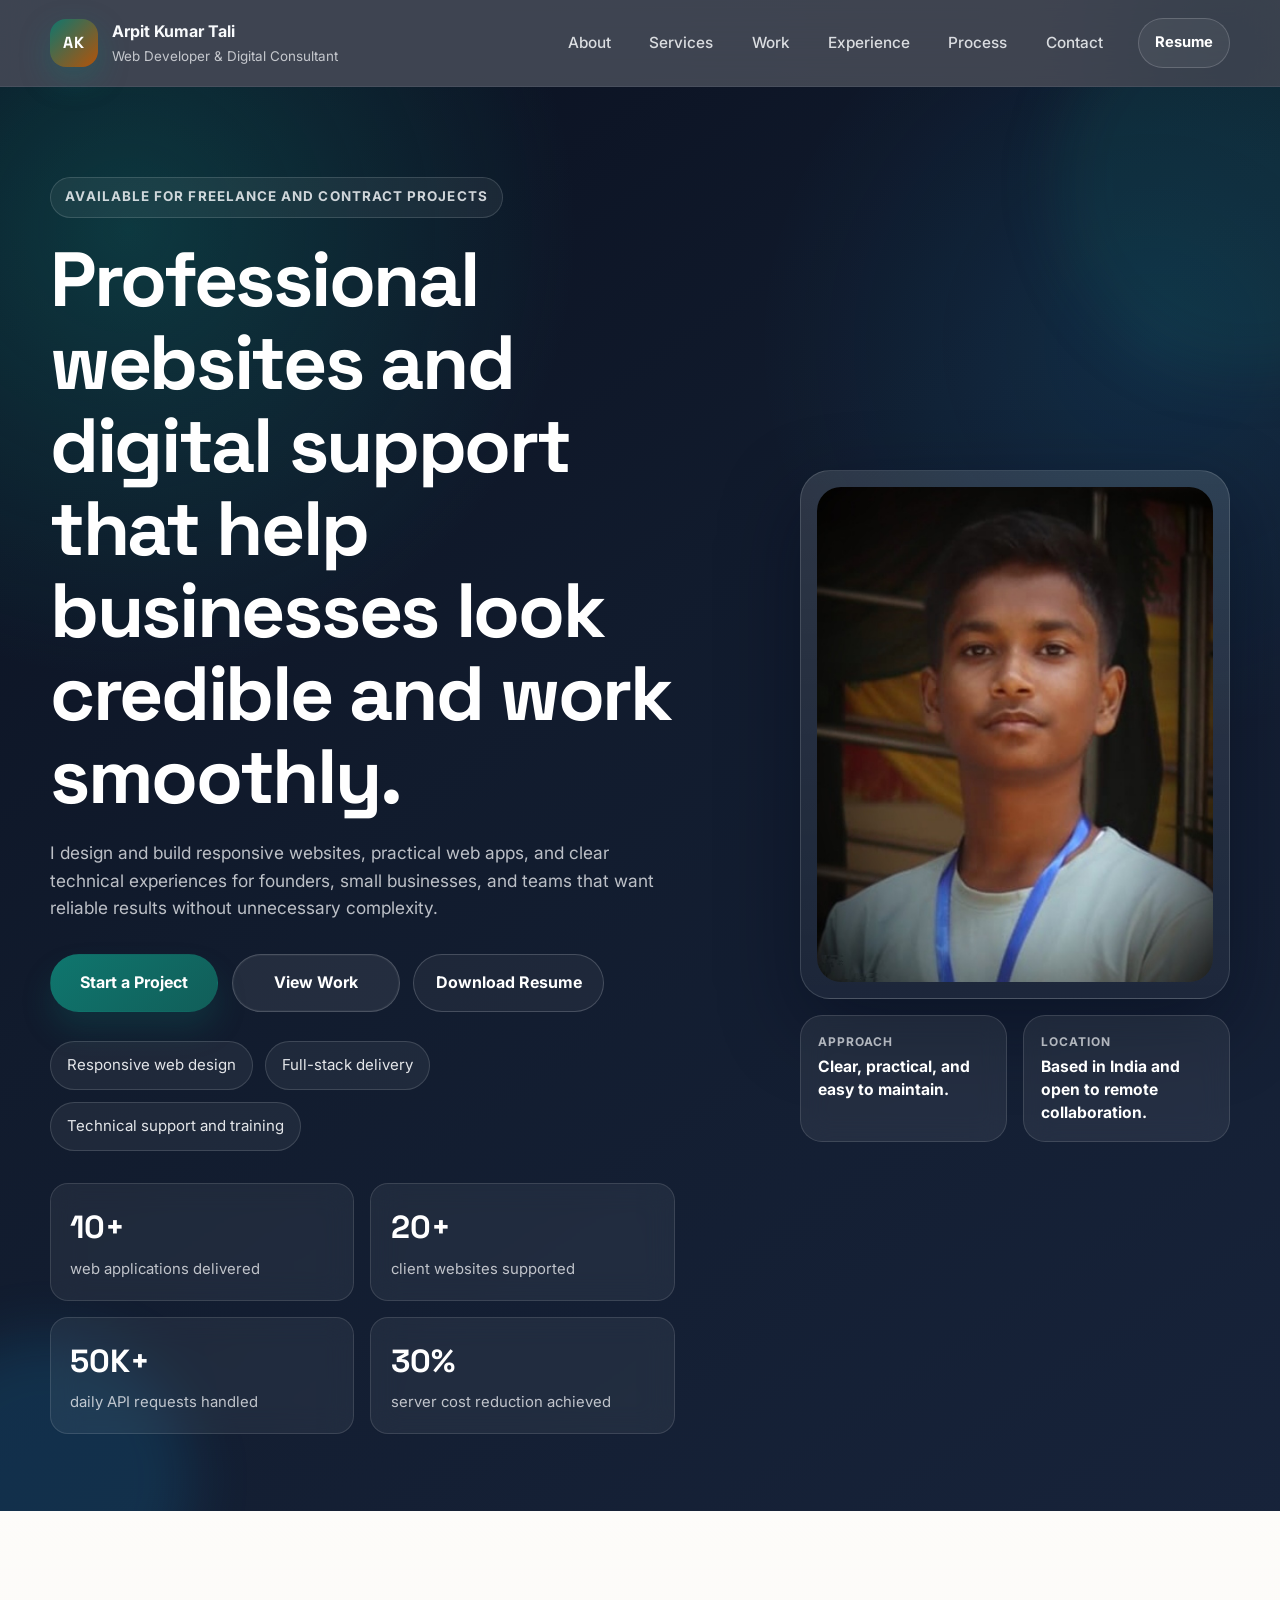
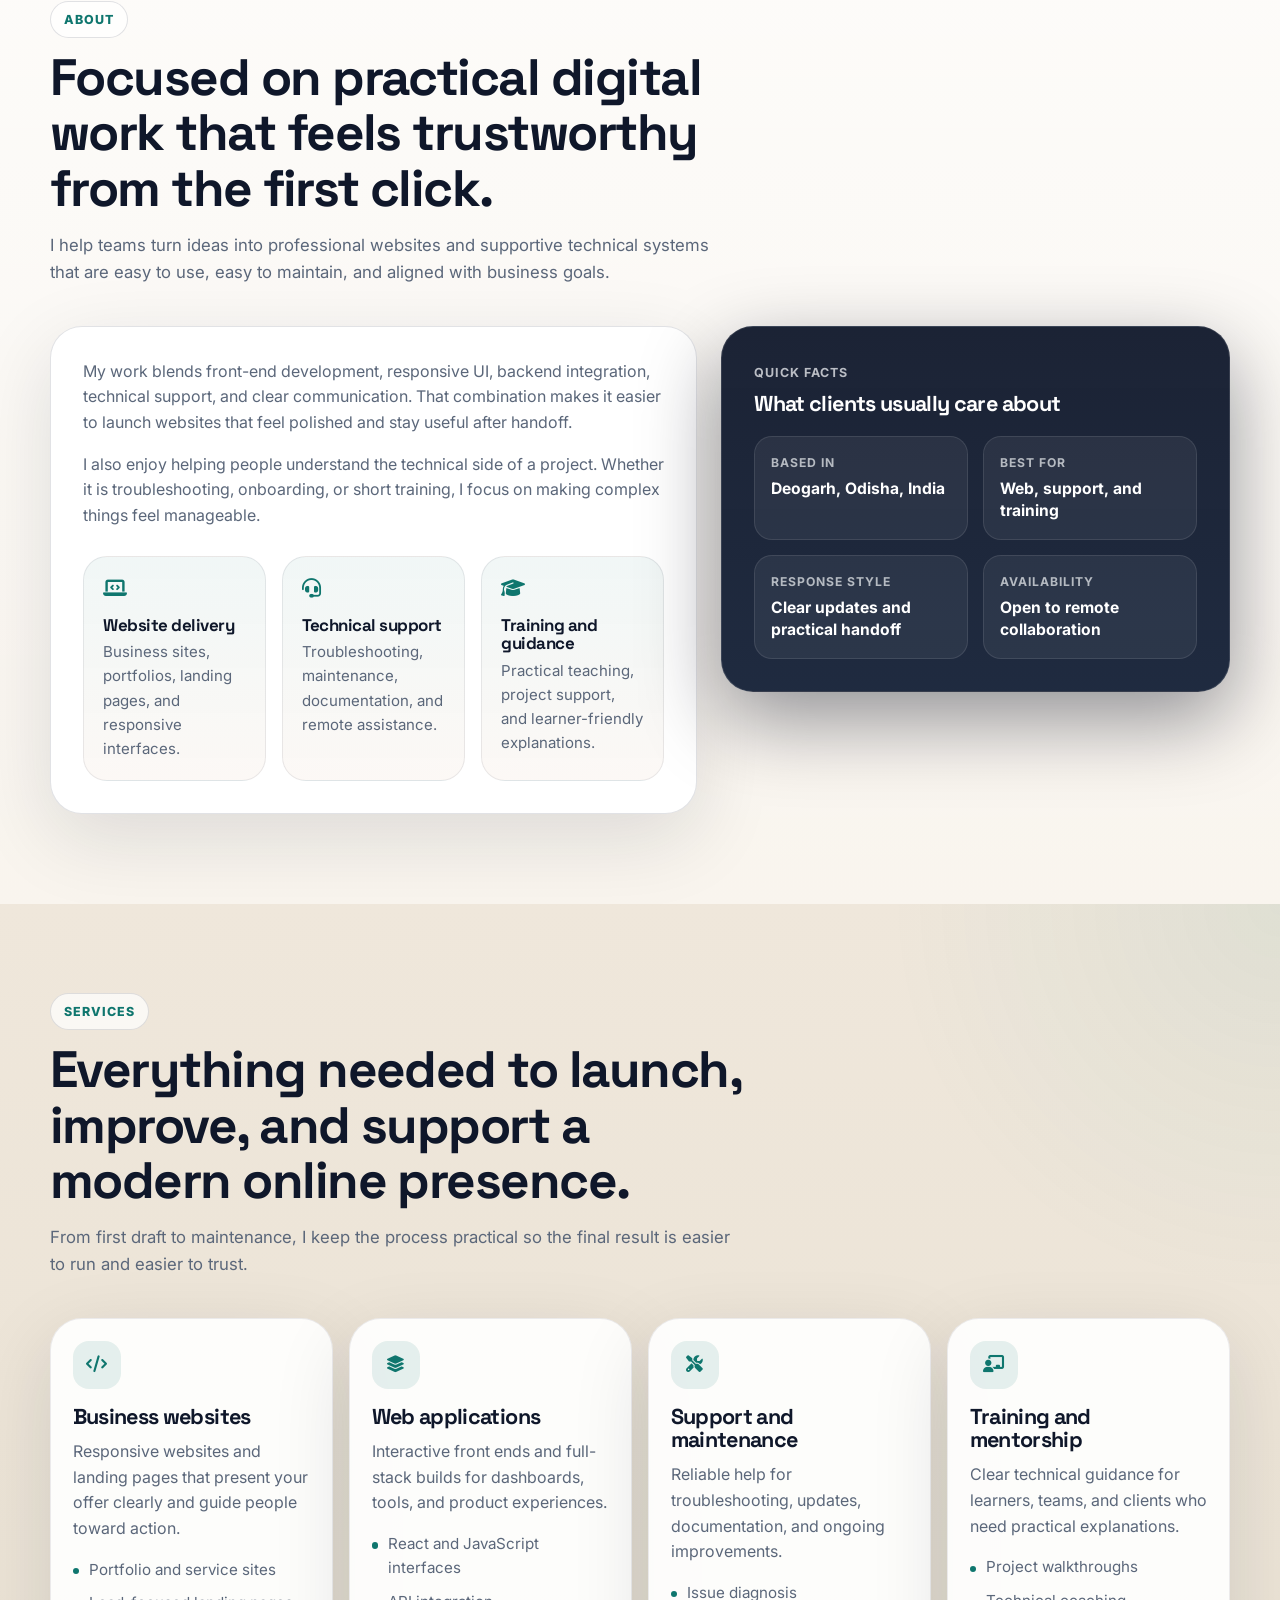
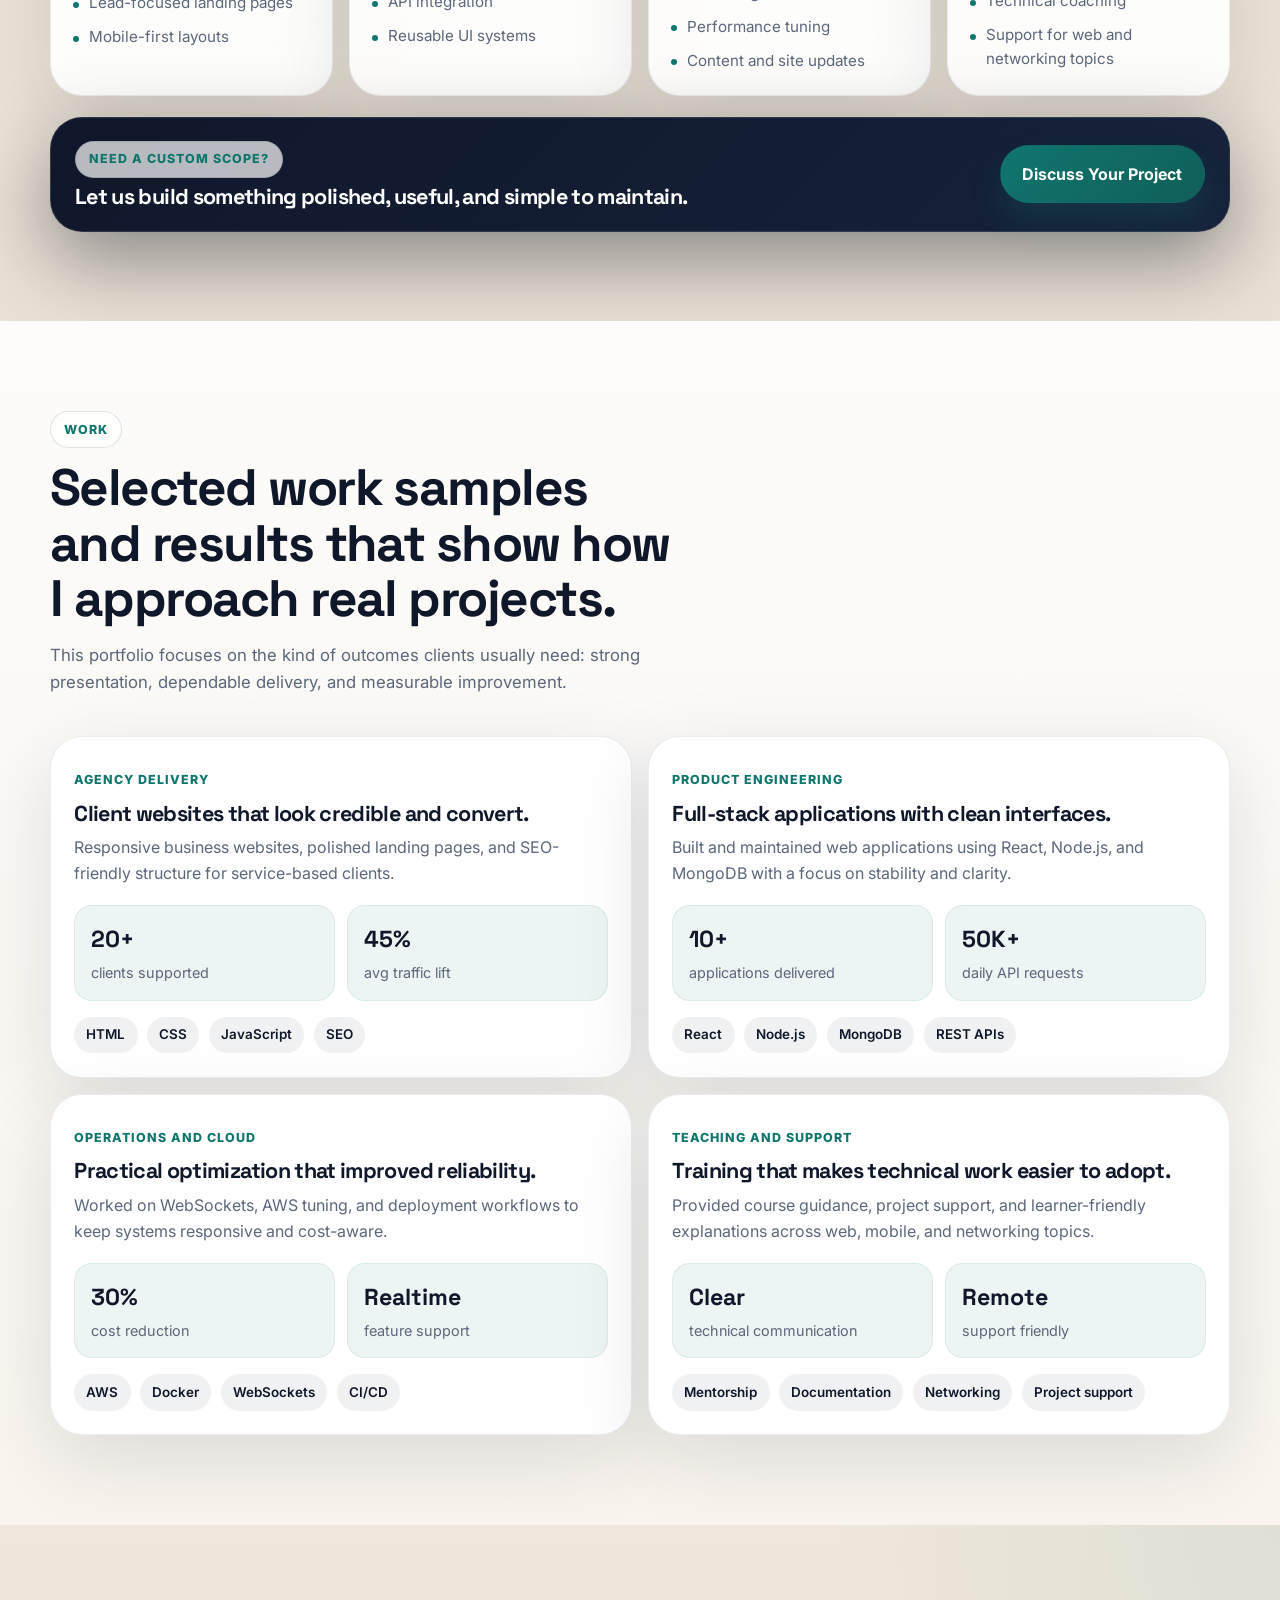
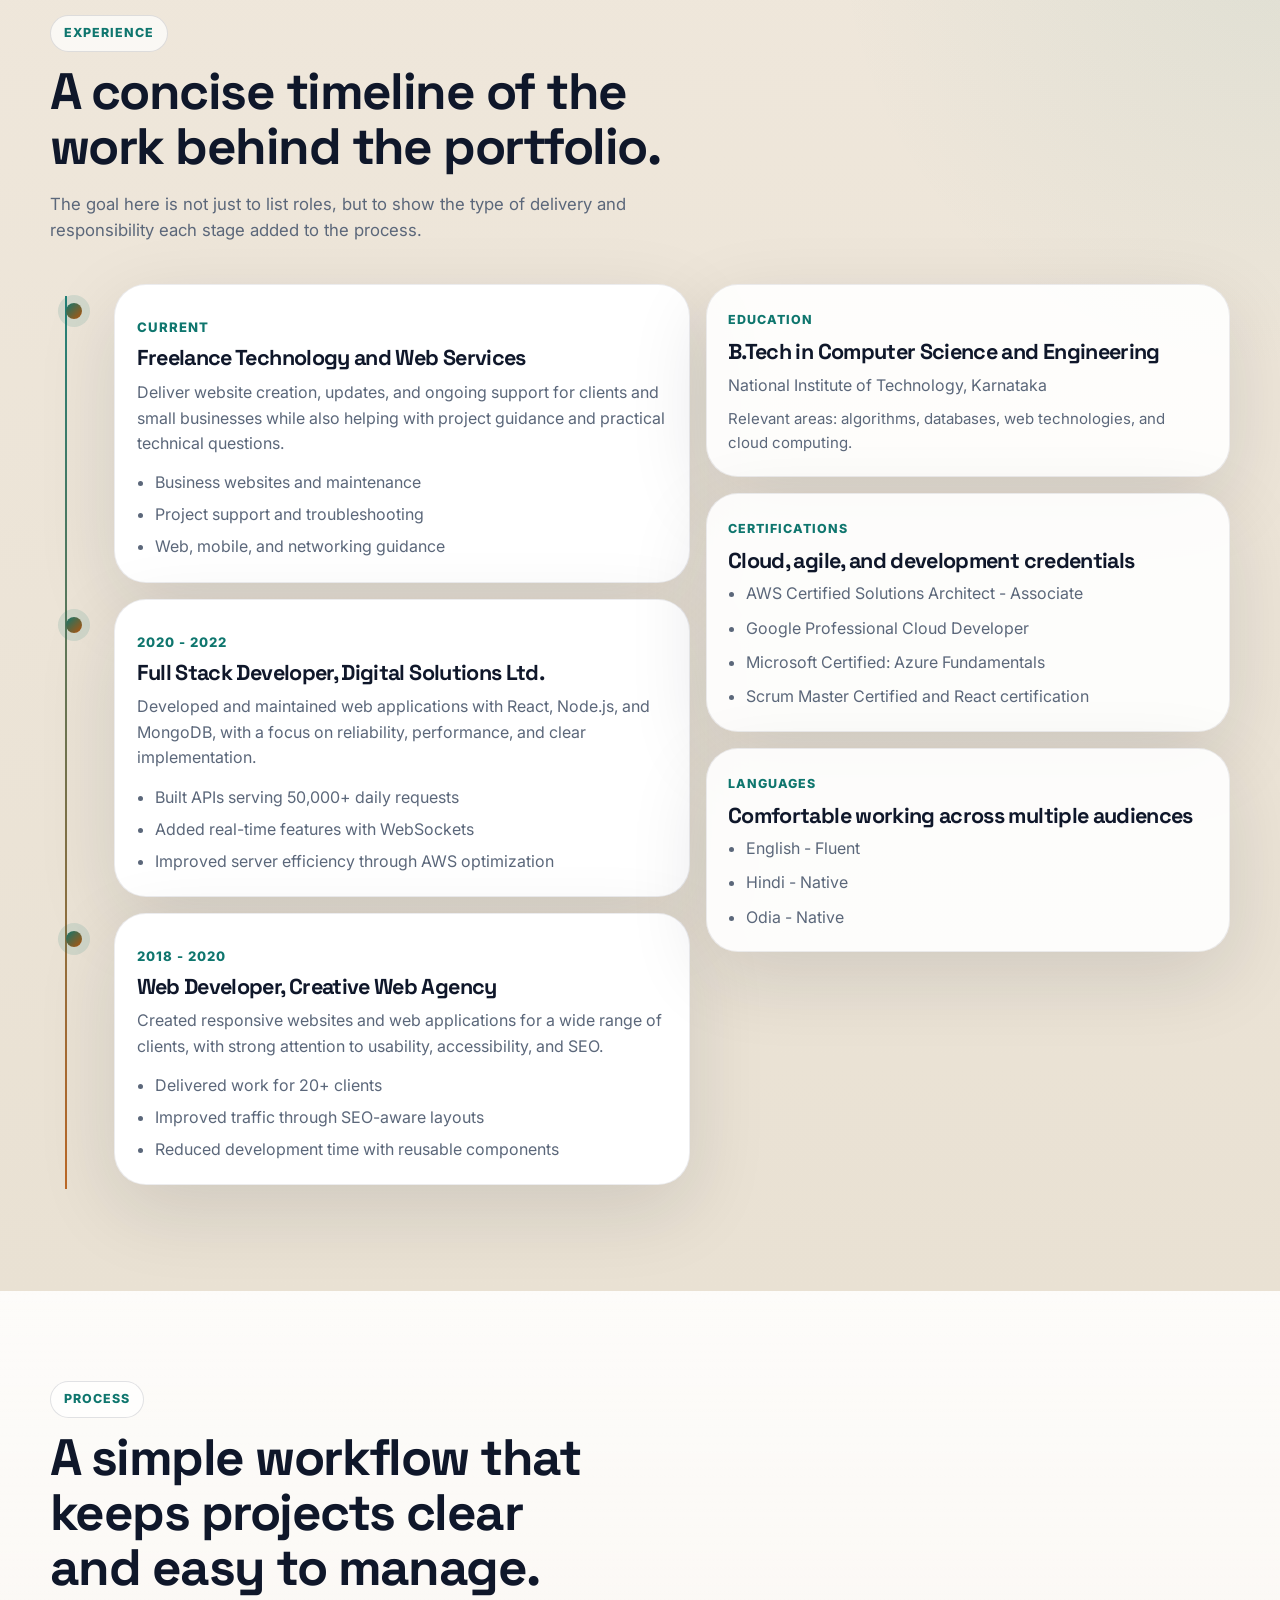
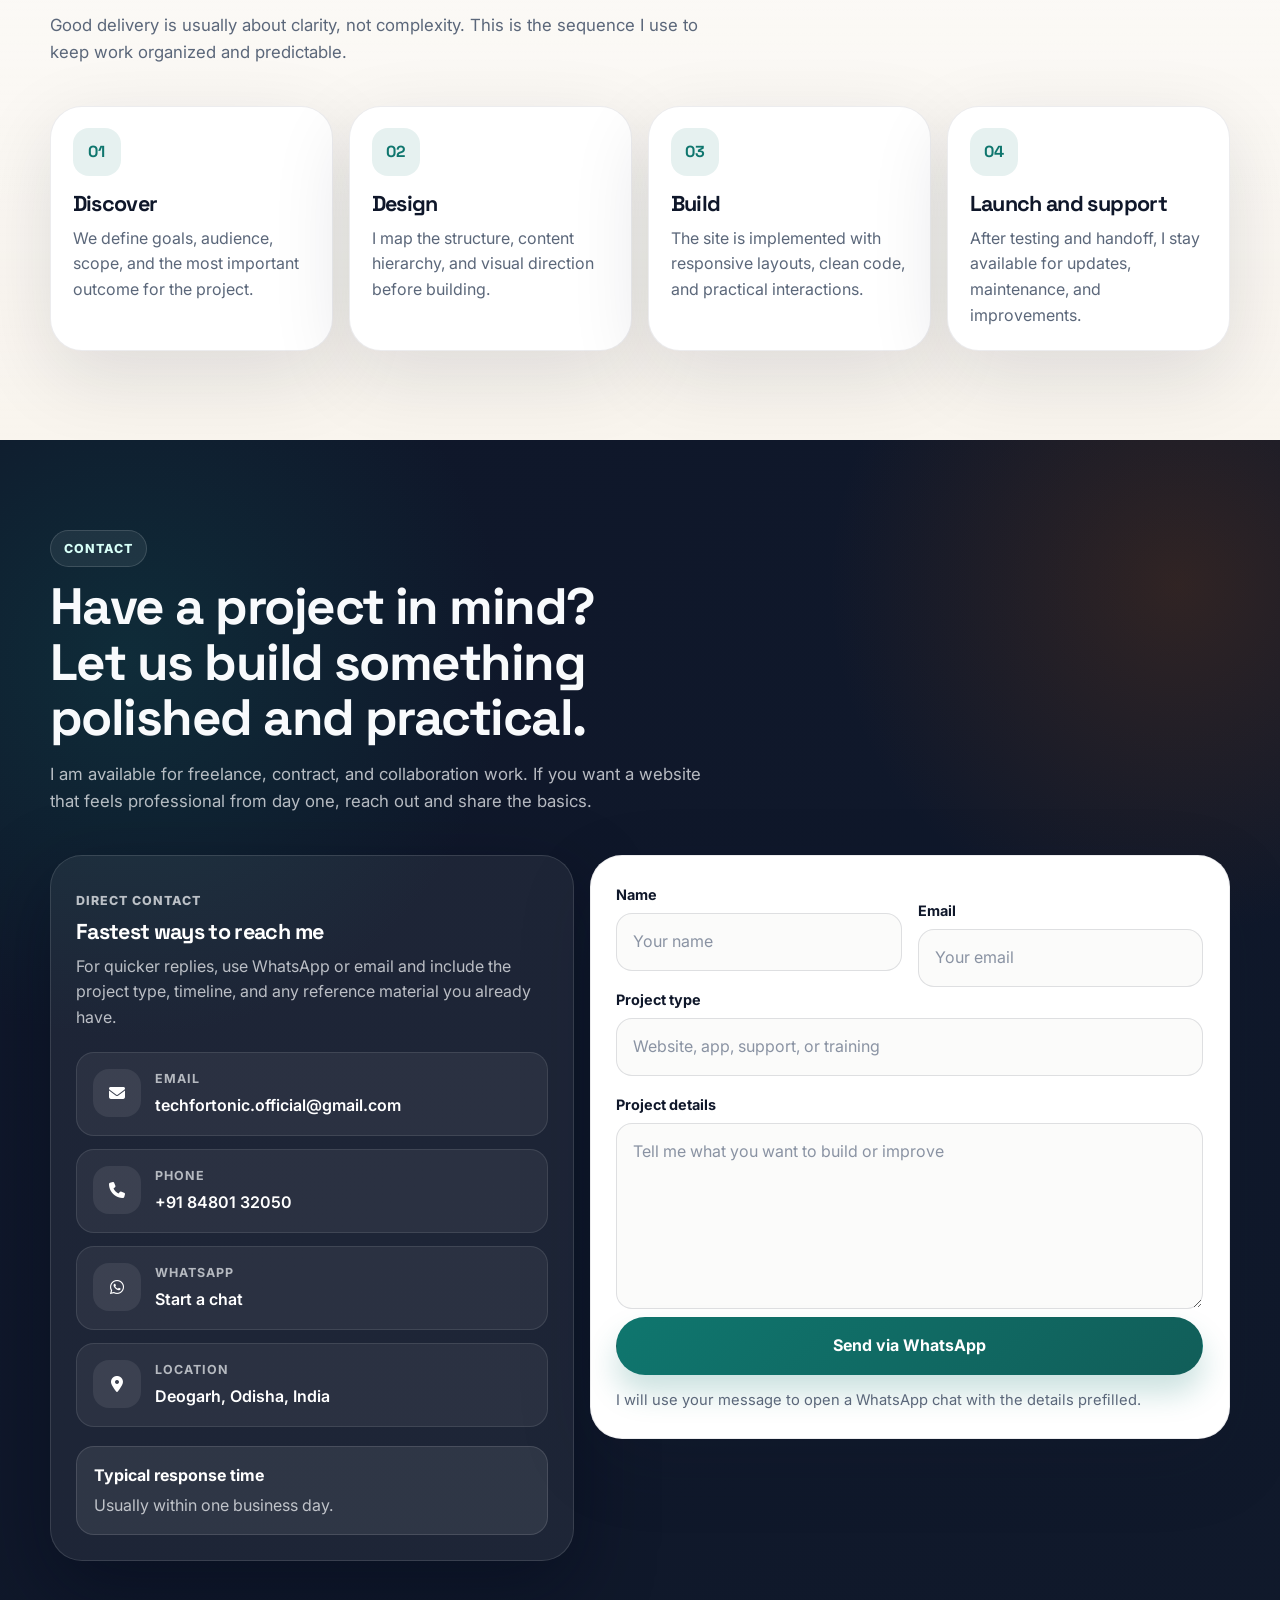
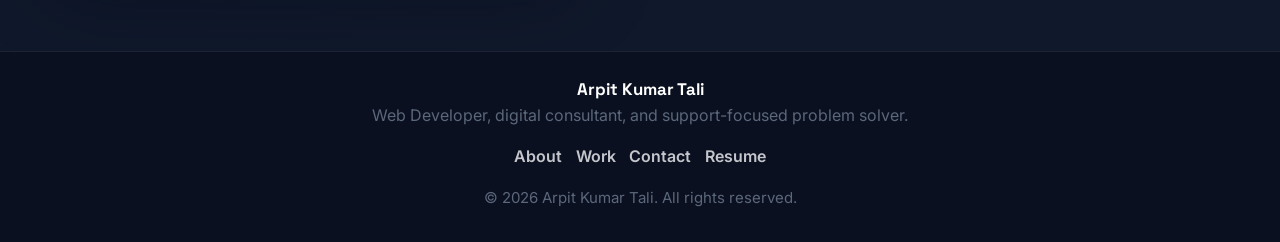
==== commit deb4f6a5: "Add files via upload" ====
--- a/index.html
+++ b/index.html
@@ -1,565 +1,526 @@
-<!DOCTYPE html>
-<html lang="en">
-<head>
-    <meta charset="UTF-8">
-    <meta name="viewport" content="width=device-width, initial-scale=1.0">
-    <title>Arpit Kumar Tali | Professional Portfolio</title>
-    <link rel="stylesheet" href="style.css">
-    <link rel="stylesheet" href="https://cdnjs.cloudflare.com/ajax/libs/font-awesome/6.4.0/css/all.min.css">
-    <link href="https://fonts.googleapis.com/css2?family=Poppins:wght@300;400;500;600;700&family=Roboto:wght@300;400;500&display=swap" rel="stylesheet">
-    <link rel="icon" type="image/x-icon" href="favicon.ico">
-</head>
-<body>
-    <!-- Navigation -->
-    <nav class="navbar">
-        <div class="container">
-            <a href="#" class="logo">Arpit Kumar Tali</a>
-            <ul class="nav-links">
-                <li><a href="#home">Home</a></li>
-                <li><a href="#about">About</a></li>
-                <li><a href="#skills">Skills & Experience</a></li>
-                <li><a href="#portfolio">Portfolio</a></li>
-                <li class="dropdown">
-                    <a href="#services">Services <i class="fas fa-chevron-down"></i></a>
-                    <ul class="dropdown-menu">
-                        <li><a href="#services">All Services</a></li>
-                        <li><a href="./Web-Services" target="_blank">Web Services</a></li>
-                        <li><a href="./Tech-Courses" target="_blank">Tech Courses</a></li>
-                    </ul>
-                </li>
-                <li><a href="#testimonials">Testimonials</a></li>
-                <li><a href="#contact">Contact</a></li>
-            </ul>
-            <button class="menu-toggle" id="menuToggle">
-                <i class="fas fa-bars"></i>
-            </button>
-        </div>
-    </nav>
-
-    <!-- Hero Section -->
-    <section id="home" class="hero">
-        <div class="container">
-            <div class="hero-content">
-                <div class="hero-text">
-                    <h1 class="hero-title">Hi, I'm <span class="highlight">Arpit Kumar Tali</span>
-                    </h1>
-                    <h2 class="hero-subtitle">Professional Developer & Technology Enthusiast</h2>
-                    <p class="hero-description">
-                        I create innovative digital solutions with a focus on clean code, user experience, 
-                        and modern technologies. Passionate about turning complex problems into simple, 
-                        beautiful designs.
-                    </p>
-                    <div class="hero-buttons">
-                        <a href="#portfolio" class="btn btn-primary">View My Work</a>
-                        <a href="https://wa.me/918480132050?text=Hello%20Arpit,%20I%20would%20like%20to%20get%20in%20touch%20regarding%20your%20services." class="btn btn-secondary" target="_blank">Get In Touch</a>
-                    </div>
-                </div>
-                <div class="hero-image">
-                    <div class="image-placeholder">
-                        <img src="a.jpg" alt="">
-                    </div>
-                </div>
-            </div>
-        </div>
-    </section>
-
-    <!-- About Section -->
-    <section id="about" class="about">
-        <div class="container">
-            <h2 class="section-title">About Me</h2>
-            <div class="about-content">
-                <div class="about-text">
-                    <p>
-                        I am a passionate technology professional with expertise in software development, 
-                        web technologies, networking, and digital innovation. With a strong foundation in computer science 
-                        and years of hands-on experience, I specialize in creating efficient, scalable solutions 
-                        that drive business success.
-                    </p>
-                    <p>
-                        My approach combines technical excellence with creative problem-solving, ensuring 
-                        that every project not only meets but exceeds expectations. I believe in continuous 
-                        learning and staying updated with the latest industry trends.
-                    </p>
-                    <div class="about-details">
-                        <div class="detail-item">
-                            <i class="fas fa-graduation-cap"></i>
-                            <div>
-                                <h3>Education</h3>
-                                <p>Computer Science & Engineering</p>
-                            </div>
-                        </div>
-                        <div class="detail-item">
-                            <i class="fas fa-map-marker-alt"></i>
-                            <div>
-                                <h3>Location</h3>
-                                <p>Deogarh, Odisha, India</p>
-                            </div>
-                        </div>
-                        <div class="detail-item">
-                            <i class="fas fa-briefcase"></i>
-                            <div>
-                                <h3>Experience</h3>
-                                <p>5+ Years in Tech Industry</p>
-                            </div>
-                        </div>
-                    </div>
-                </div>
-            </div>
-        </div>
-    </section>
-
-    <!-- Skills & Experience Section -->
-    <section id="skills" class="skills">
-        <div class="container">
-            <h2 class="section-title">Skills & Experience</h2>
-            <div class="skills-grid">
-                <div class="skill-category">
-                    <h3><i class="fas fa-code"></i> Frontend</h3>
-                    <div class="skill-list">
-                        <div class="skill-item">
-                            <span>HTML/CSS</span>
-                            <div class="skill-bar"><div class="skill-level" style="width: 95%"></div></div>
-                        </div>
-                        <div class="skill-item">
-                            <span>JavaScript</span>
-                            <div class="skill-bar"><div class="skill-level" style="width: 70%"></div></div>
-                        </div>
-                        <div class="skill-item">
-                            <span>React</span>
-                            <div class="skill-bar"><div class="skill-level" style="width: 85%"></div></div>
-                        </div>
-                        <div class="skill-item">
-                            <span>Vue.js</span>
-                            <div class="skill-bar"><div class="skill-level" style="width: 80%"></div></div>
-                        </div>
-                    </div>
-                </div>
-                <div class="skill-category">
-                    <h3><i class="fas fa-server"></i> Backend</h3>
-                    <div class="skill-list">
-                        <div class="skill-item">
-                            <span>Node.js</span>
-                            <div class="skill-bar"><div class="skill-level" style="width: 88%"></div></div>
-                        </div>
-                        <div class="skill-item">
-                            <span>Python</span>
-                            <div class="skill-bar"><div class="skill-level" style="width: 85%"></div></div>
-                        </div>
-                        <div class="skill-item">
-                            <span>Java</span>
-                            <div class="skill-bar"><div class="skill-level" style="width: 82%"></div></div>
-                        </div>
-                        <div class="skill-item">
-                            <span>Database Design</span>
-                            <div class="skill-bar"><div class="skill-level" style="width: 90%"></div></div>
-                        </div>
-                    </div>
-                </div>
-                <div class="skill-category">
-                    <h3><i class="fas fa-tools"></i> Tools & Others</h3>
-                    <div class="skill-list">
-                        <div class="skill-item">
-                            <span>Git & GitHub</span>
-                            <div class="skill-bar"><div class="skill-level" style="width: 92%"></div></div>
-                        </div>
-                        <div class="skill-item">
-                            <span>Docker</span>
-                            <div class="skill-bar"><div class="skill-level" style="width: 80%"></div></div>
-                        </div>
-                        <div class="skill-item">
-                            <span>AWS</span>
-                            <div class="skill-bar"><div class="skill-level" style="width: 75%"></div></div>
-                        </div>
-                        <div class="skill-item">
-                            <span>UI/UX Design</span>
-                            <div class="skill-bar"><div class="skill-level" style="width: 85%"></div></div>
-                        </div>
-                    </div>
-                </div>
-            </div>
-        </div>
-    </section>
-
-    <!-- Resume Section -->
-    <section id="resume" class="resume">
-        <div class="container">       
-            <div class="resume-content">
-                <!-- Left Column: Experience & Education -->
-                <div class="resume-column">
-                    <div class="resume-section">
-                        <h3><i class="fas fa-briefcase"></i> Work Experience</h3>
-                        <div class="timeline">
-                            <div class="timeline-item">
-                                <div class="timeline-date">2026 - Present</div>
-                                <div class="timeline-content">
-                                    <h4>Full Stack Developer</h4>
-                                    <h5>Freelancer</h5>
-                                    <p>Providing full-stack development services to various clients, focusing on creating efficient and scalable web applications, along with providing tech courses and project support.</p>
-                                    <ul class="achievement-list">
-                                        <li>Most Affordable Web and Android/ iOS Development Services</li>
-                                        <li>Web Hosting Starting from ₹899/year</li>
-                                        <li>Tech Courses like Web, mobile, and networking pathways in one place</li>
-                                    </ul>
-                                </div>
-                            </div>
-                            <div class="timeline-item">
-                                <div class="timeline-date">2020 - 2022</div>
-                                <div class="timeline-content">
-                                    <h4>Full Stack Developer</h4>
-                                    <h5>Digital Solutions Ltd.</h5>
-                                    <p>Developed and maintained 10+ web applications using React, Node.js, and MongoDB. Collaborated with UX designers to create responsive interfaces.</p>
-                                    <ul class="achievement-list">
-                                        <li>Built RESTful APIs serving 50,000+ daily requests</li>
-                                        <li>Implemented real-time features using WebSockets</li>
-                                        <li>Reduced server costs by 30% through AWS optimization</li>
-                                    </ul>
-                                </div>
-                            </div>
-                            <div class="timeline-item">
-                                <div class="timeline-date">2018 - 2020</div>
-                                <div class="timeline-content">
-                                    <h4>Web Developer</h4>
-                                    <h5>Creative Web Agency</h5>
-                                    <p>Created custom websites and web applications for 20+ clients across various industries. Focused on responsive design and SEO optimization.</p>
-                                    <ul class="achievement-list">
-                                        <li>Increased client website traffic by average of 45%</li>
-                                        <li>Developed reusable component library reducing development time by 25%</li>
-                                        <li>Implemented accessibility standards achieving WCAG 2.1 compliance</li>
-                                    </ul>
-                                </div>
-                            </div>
-                        </div>
-                    </div>
-                    
-                    <div class="resume-section">
-                        <h3><i class="fas fa-graduation-cap"></i> Education</h3>
-                        <div class="timeline">
-                            <div class="timeline-item">
-                                <div class="timeline-date">2014 - 2018</div>
-                                <div class="timeline-content">
-                                    <h4>Bachelor of Technology in Computer Science & Engineering</h4>
-                                    <h5>National Institute of Technology, Karnataka</h5>
-                                    <p>CGPA: 8.5/10 | Specialization: Software Engineering</p>
-                                    <p class="education-details">Relevant Coursework: Data Structures, Algorithms, Database Systems, Web Technologies, Cloud Computing</p>
-                                </div>
-                            </div>
-                            <div class="timeline-item">
-                                <div class="timeline-date">2012 - 2014</div>
-                                <div class="timeline-content">
-                                    <h4>Higher Secondary (12th Grade)</h4>
-                                    <h5>Central Board of Secondary Education</h5>
-                                    <p>Percentage: 92% | Stream: Science with Computer Science</p>
-                                </div>
-                            </div>
-                        </div>
-                    </div>
-                </div>
-                
-                <!-- Right Column: Skills, Certifications & Awards -->
-                <div class="resume-column">
-                    <div class="resume-section">
-                        <h3><i class="fas fa-code"></i> Technical Skills</h3>
-                        <div class="skills-summary">
-                            <div class="skill-category">
-                                <h4>Frontend Development</h4>
-                                <div class="skill-tags">
-                                    <span class="skill-tag">HTML5/CSS3</span>
-                                    <span class="skill-tag">JavaScript (ES6+)</span>
-                                    <span class="skill-tag">React.js</span>
-                                    <span class="skill-tag">Vue.js</span>
-                                    <span class="skill-tag">TypeScript</span>
-                                    <span class="skill-tag">Responsive Design</span>
-                                </div>
-                            </div>
-                            <div class="skill-category">
-                                <h4>Backend Development</h4>
-                                <div class="skill-tags">
-                                    <span class="skill-tag">Node.js</span>
-                                    <span class="skill-tag">Python</span>
-                                    <span class="skill-tag">Java</span>
-                                    <span class="skill-tag">Express.js</span>
-                                    <span class="skill-tag">REST APIs</span>
-                                    <span class="skill-tag">GraphQL</span>
-                                </div>
-                            </div>
-                            <div class="skill-category">
-                                <h4>Databases & Cloud</h4>
-                                <div class="skill-tags">
-                                    <span class="skill-tag">MongoDB</span>
-                                    <span class="skill-tag">PostgreSQL</span>
-                                    <span class="skill-tag">AWS</span>
-                                    <span class="skill-tag">Docker</span>
-                                    <span class="skill-tag">Kubernetes</span>
-                                    <span class="skill-tag">CI/CD</span>
-                                </div>
-                            </div>
-                            <div class="skill-category">
-                                <h4>Tools & Methodologies</h4>
-                                <div class="skill-tags">
-                                    <span class="skill-tag">Git/GitHub</span>
-                                    <span class="skill-tag">Agile/Scrum</span>
-                                    <span class="skill-tag">JIRA</span>
-                                    <span class="skill-tag">Figma</span>
-                                    <span class="skill-tag">Postman</span>
-                                    <span class="skill-tag">VS Code</span>
-                                </div>
-                            </div>
-                        </div>
-                    </div>
-                    
-                    <div class="resume-section">
-                        <h3><i class="fas fa-certificate"></i> Certifications</h3>
-                        <ul class="certification-list">
-                            <li><strong>AWS Certified Solutions Architect – Associate</strong> (2022)</li>
-                            <li><strong>Google Professional Cloud Developer</strong> (2021)</li>
-                            <li><strong>Microsoft Certified: Azure Fundamentals</strong> (2020)</li>
-                            <li><strong>Scrum Master Certified (SMCC)</strong> (2019)</li>
-                            <li><strong>Oracle Java SE 8 Programmer</strong> (2018)</li>
-                            <li><strong>React Developer Certification</strong> (2021)</li>
-                        </ul>
-                    </div>
-                    
-                    <div class="resume-section">
-                        <h3><i class="fas fa-trophy"></i> Awards & Recognition</h3>
-                        <ul class="awards-list">
-                            <li><strong>Employee of the Year</strong> – Tech Innovations Inc. (2023)</li>
-                            <li><strong>Best Open Source Contributor</strong> – GitHub India (2021)</li>
-                            <li><strong>Hackathon Winner</strong> – Smart India Hackathon (2020)</li>
-                            <li><strong>Innovation Award</strong> – Digital Solutions Ltd. (2021)</li>
-                            <li><strong>Top Performer</strong> – Quarterly Performance Review (2022 Q3)</li>
-                        </ul>
-                    </div>
-                    
-                    <div class="resume-section">
-                        <h3><i class="fas fa-language"></i> Languages</h3>
-                        <div class="languages">
-                            <div class="language-item">
-                                <span>English</span>
-                                <span class="language-level">Fluent</span>
-                            </div>
-                            <div class="language-item">
-                                <span>Hindi</span>
-                                <span class="language-level">Native</span>
-                            </div>
-                            <div class="language-item">
-                                <span>Odia</span>
-                                <span class="language-level">Native</span>
-                            </div>
-                        </div>
-                    </div>
-                </div>
-            </div>
-            
-            <div class="resume-footer">
-                <p><strong>References available upon request.</strong> For a complete portfolio of projects, please visit the <a href="#portfolio">Portfolio section</a> or check my <a href="#contact">Contact Page</a>.</p>
-            </div>
-        </div>
-    </section>
-
-    <!-- Portfolio Section -->
-    <section id="portfolio" class="portfolio">
-        <div class="container">
-            <h2 class="section-title">Featured Projects</h2>
-            <div class="portfolio-grid">
-                <div class="portfolio-item">
-                    <div class="portfolio-image">
-                        <i class="fas fa-shopping-cart"></i>
-                    </div>
-                    <div class="portfolio-content">
-                        <h3>E-Commerce Platform</h3>
-                        <p>Full-stack e-commerce solution with React frontend, Node.js backend, and MongoDB database.</p>
-                        <div class="portfolio-tags">
-                            <span>React</span>
-                            <span>Node.js</span>
-                            <span>MongoDB</span>
-                        </div>
-                    </div>
-                </div>
-                <div class="portfolio-item">
-                    <div class="portfolio-image">
-                        <i class="fas fa-chart-line"></i>
-                    </div>
-                    <div class="portfolio-content">
-                        <h3>Data Analytics Dashboard</h3>
-                        <p>Interactive dashboard for real-time data visualization and business intelligence.</p>
-                        <div class="portfolio-tags">
-                            <span>Python</span>
-                            <span>D3.js</span>
-                            <span>Flask</span>
-                        </div>
-                    </div>
-                </div>
-                <div class="portfolio-item">
-                    <div class="portfolio-image">
-                        <i class="fas fa-mobile-alt"></i>
-                    </div>
-                    <div class="portfolio-content">
-                        <h3>Mobile Fitness App</h3>
-                        <p>Cross-platform mobile application for fitness tracking with personalized workout plans.</p>
-                        <div class="portfolio-tags">
-                            <span>React Native</span>
-                            <span>Firebase</span>
-                            <span>Redux</span>
-                        </div>
-                    </div>
-                </div>
-                <div class="portfolio-item">
-                    <div class="portfolio-image">
-                        <i class="fas fa-robot"></i>
-                    </div>
-                    <div class="portfolio-content">
-                        <h3>AI Chatbot System</h3>
-                        <p>Intelligent chatbot using natural language processing for customer service automation.</p>
-                        <div class="portfolio-tags">
-                            <span>Python</span>
-                            <span>TensorFlow</span>
-                            <span>NLP</span>
-                        </div>
-                    </div>
-                </div>
-            </div>
-        </div>
-    </section>
-
-    <!-- Services Section -->
-    <section id="services" class="services">
-        <div class="container">
-            <h2 class="section-title animate-on-scroll">My Services</h2>
-            <div class="services-grid">
-                <div class="service-item animate-on-scroll">
-                    <div class="service-icon">
-                        <i class="fas fa-code"></i>
-                    </div>
-                    <h3>Web Services</h3>
-                    <p>Comprehensive web development services including custom websites, e-commerce solutions, and web applications with 24/7 support.</p>
-                    <a href="./Web-Services" class="service-link" target="_blank">Visit Web Services Website →</a>
-                </div>
-                <div class="service-item animate-on-scroll">
-                    <div class="service-icon">
-                        <i class="fas fa-graduation-cap"></i>
-                    </div>
-                    <h3>Tech Courses</h3>
-                    <p>Modern technology courses in web development, mobile app development, networking, and more with personalized mentorship.</p>
-                    <a href="./Tech-Courses" class="service-link" target="_blank">Visit Tech Courses Website →</a>
-                </div>
-            </div>
-        </div>
-    </section>
-
-    <!-- Testimonials Section -->
-    <section id="testimonials" class="testimonials">
-        <div class="container">
-            <h2 class="section-title animate-on-scroll">What Clients Say</h2>
-            <div class="testimonials-grid">
-                <div class="testimonial-item animate-on-scroll">
-                    <div class="testimonial-content">
-                        <p>"Arpit delivered an outstanding e‑commerce platform that exceeded our expectations. His attention to detail and technical expertise are remarkable."</p>
-                    </div>
-                    <div class="testimonial-author">
-                        <img src="https://randomuser.me/api/portraits/men/32.jpg" alt="Client">
-                        <div>
-                            <h4>Rajesh Verma</h4>
-                            <p>CEO, TechRetail Inc.</p>
-                        </div>
-                    </div>
-                </div>
-                <div class="testimonial-item animate-on-scroll">
-                    <div class="testimonial-content">
-                        <p>"The mobile app he built for our fitness startup is sleek, performant, and user‑friendly. His communication throughout the project was excellent."</p>
-                    </div>
-                    <div class="testimonial-author">
-                        <img src="https://randomuser.me/api/portraits/women/44.jpg" alt="Client">
-                        <div>
-                            <h4>Priya Sharma</h4>
-                            <p>Founder, FitLife Apps</p>
-                        </div>
-                    </div>
-                </div>
-                <div class="testimonial-item animate-on-scroll">
-                    <div class="testimonial-content">
-                        <p>"Working with Arpit on our cloud migration was a game‑changer. He ensured zero downtime and optimized our costs significantly. Highly recommended!"</p>
-                    </div>
-                    <div class="testimonial-author">
-                        <img src="https://randomuser.me/api/portraits/men/65.jpg" alt="Client">
-                        <div>
-                            <h4>Anil Kumar</h4>
-                            <p>CTO, DataFlow Solutions</p>
-                        </div>
-                    </div>
-                </div>
-            </div>
-        </div>
-    </section>
-
-    <!-- Contact Section -->
-    <section id="contact" class="contact">
-        <div class="container">
-            <h2 class="section-title">Get In Touch</h2>
-            <div class="contact-content">
-                <div class="contact-info">
-                    <div class="contact-item">
-                        <i class="fas fa-envelope"></i>
-                        <div>
-                            <h3>Email</h3>
-                            <p>techfortonic.official@gmail.com</p>
-                        </div>
-                    </div>
-                    <div class="contact-item">
-                        <i class="fas fa-phone"></i>
-                        <div>
-                            <h3>Phone</h3>
-                            <p>+91 84801 32050</p>
-                        </div>
-                    </div>
-                    <div class="contact-item">
-                        <i class="fab fa-whatsapp"></i>
-                        <div>
-                            <h3>WhatsApp</h3>
-                            <p><a href="https://wa.me/918480132050?text=Hello%20Arpit,%20I%20would%20like%20to%20get%20in%20touch%20regarding%20your%20services." target="_blank" style="text-decoration:none;">Chat on WhatsApp</a></p>
-                        </div>
-                    </div>
-                    <div class="contact-item">
-                        <i class="fas fa-map-marker-alt"></i>
-                        <div>
-                            <h3>Location</h3>
-                            <p>India</p>
-                        </div>
-                    </div>
-                    <div class="social-links">
-                        <a href="#"><i class="fab fa-linkedin"></i></a>
-                        <a href="#"><i class="fab fa-github"></i></a>
-                        <a href="#"><i class="fab fa-twitter"></i></a>
-                        <a href="#"><i class="fab fa-instagram"></i></a>
-                    </div>
-                </div>
-                <form class="contact-form" id="contactForm">
-                    <div class="form-group">
-                        <input type="text" name="name" placeholder="Your Name" required>
-                    </div>
-                    <div class="form-group">
-                        <input type="email" name="email" placeholder="Your Email" required>
-                    </div>
-                    <div class="form-group">
-                        <input type="text" name="subject" placeholder="Subject" required>
-                    </div>
-                    <div class="form-group">
-                        <textarea name="message" placeholder="Your Message" rows="5" required></textarea>
-                    </div>
-                    <button type="submit" class="btn btn-primary">Send Message</button>
-                </form>
-            </div>
-        </div>
-    </section>
-
-    <!-- Footer -->
-    <footer class="footer">
-        <div class="container">
-            <p>&copy; 2023 Arpit Kumar Tali. All rights reserved.</p>
-            <p>Designed with <i class="fas fa-heart"></i> for the digital world</p>
-        </div>
-    </footer>
-
-    <!-- JavaScript -->
-    <script src="script.js"></script>
-</body>
-</html>+<!DOCTYPE html>
+<html lang="en">
+<head>
+    <meta charset="UTF-8">
+    <meta name="viewport" content="width=device-width, initial-scale=1.0">
+    <meta name="description" content="Portfolio of Arpit Kumar Tali, a web developer and digital consultant building polished websites, support systems, and practical tech experiences.">
+    <meta name="theme-color" content="#0f172a">
+    <title>Arpit Kumar Tali | Web Developer & Digital Consultant</title>
+    <link rel="preconnect" href="https://fonts.googleapis.com">
+    <link rel="preconnect" href="https://fonts.gstatic.com" crossorigin>
+    <link href="https://fonts.googleapis.com/css2?family=Inter:wght@400;500;600;700;800&family=Space+Grotesk:wght@500;700&display=swap" rel="stylesheet">
+    <link rel="stylesheet" href="https://cdnjs.cloudflare.com/ajax/libs/font-awesome/6.4.0/css/all.min.css">
+    <link rel="stylesheet" href="style.css">
+    <link rel="icon" type="image/x-icon" href="favicon.ico">
+</head>
+<body>
+    <a class="skip-link" href="#home">Skip to content</a>
+
+    <header class="site-header">
+        <div class="container header-inner">
+            <a href="#home" class="brand" aria-label="Arpit Kumar Tali home">
+                <span class="brand-mark">AK</span>
+                <span class="brand-copy">
+                    <strong>Arpit Kumar Tali</strong>
+                    <small>Web Developer & Digital Consultant</small>
+                </span>
+            </a>
+
+            <nav class="site-nav" id="siteNav" aria-label="Primary">
+                <a href="#about">About</a>
+                <a href="#services">Services</a>
+                <a href="#work">Work</a>
+                <a href="#experience">Experience</a>
+                <a href="#process">Process</a>
+                <a href="#contact">Contact</a>
+            </nav>
+
+            <div class="nav-actions">
+                <a class="button button--ghost button--small" href="Arpit_Kumar_Tali_Resume.pdf" download>Resume</a>
+                <button class="nav-toggle" id="menuToggle" type="button" aria-label="Toggle navigation" aria-expanded="false">
+                    <i class="fas fa-bars"></i>
+                </button>
+            </div>
+        </div>
+    </header>
+
+    <main>
+        <section id="home" class="hero">
+            <div class="container hero-grid">
+                <div class="hero-copy">
+                    <p class="eyebrow reveal">Available for freelance and contract projects</p>
+                    <h1 class="hero-title reveal">Professional websites and digital support that help businesses look credible and work smoothly.</h1>
+                    <p class="hero-subtitle reveal">
+                        I design and build responsive websites, practical web apps, and clear technical experiences for founders, small businesses, and teams that want reliable results without unnecessary complexity.
+                    </p>
+
+                    <div class="hero-actions reveal">
+                        <a class="button button--primary" href="#contact">Start a Project</a>
+                        <a class="button button--secondary button--emphasis" href="#work">View Work</a>
+                        <a class="button button--ghost" href="Arpit_Kumar_Tali_Resume.pdf" download>Download Resume</a>
+                    </div>
+
+                    <ul class="hero-traits reveal" aria-label="Core strengths">
+                        <li>Responsive web design</li>
+                        <li>Full-stack delivery</li>
+                        <li>Technical support and training</li>
+                    </ul>
+
+                    <div class="hero-metrics">
+                        <article class="metric-card reveal">
+                            <strong>10+</strong>
+                            <span>web applications delivered</span>
+                        </article>
+                        <article class="metric-card reveal">
+                            <strong>20+</strong>
+                            <span>client websites supported</span>
+                        </article>
+                        <article class="metric-card reveal">
+                            <strong>50K+</strong>
+                            <span>daily API requests handled</span>
+                        </article>
+                        <article class="metric-card reveal">
+                            <strong>30%</strong>
+                            <span>server cost reduction achieved</span>
+                        </article>
+                    </div>
+                </div>
+
+                <div class="hero-visual">
+                    <figure class="portrait-card reveal">
+                        <img src="a.jpg" alt="Portrait of Arpit Kumar Tali">
+                    </figure>
+                    <div class="visual-notes">
+                        <article class="visual-note reveal">
+                            <span>Approach</span>
+                            <strong>Clear, practical, and easy to maintain.</strong>
+                        </article>
+                        <article class="visual-note reveal">
+                            <span>Location</span>
+                            <strong>Based in India and open to remote collaboration.</strong>
+                        </article>
+                    </div>
+                </div>
+            </div>
+        </section>
+
+        <section id="about" class="section section--light">
+            <div class="container">
+                <div class="section-heading reveal">
+                    <span class="section-kicker">About</span>
+                    <h2>Focused on practical digital work that feels trustworthy from the first click.</h2>
+                    <p>I help teams turn ideas into professional websites and supportive technical systems that are easy to use, easy to maintain, and aligned with business goals.</p>
+                </div>
+
+                <div class="about-grid">
+                    <div class="about-copy reveal">
+                        <p>
+                            My work blends front-end development, responsive UI, backend integration, technical support, and clear communication. That combination makes it easier to launch websites that feel polished and stay useful after handoff.
+                        </p>
+                        <p>
+                            I also enjoy helping people understand the technical side of a project. Whether it is troubleshooting, onboarding, or short training, I focus on making complex things feel manageable.
+                        </p>
+
+                        <div class="about-highlights">
+                            <article class="about-card">
+                                <i class="fa-solid fa-laptop-code"></i>
+                                <h3>Website delivery</h3>
+                                <p>Business sites, portfolios, landing pages, and responsive interfaces.</p>
+                            </article>
+                            <article class="about-card">
+                                <i class="fa-solid fa-headset"></i>
+                                <h3>Technical support</h3>
+                                <p>Troubleshooting, maintenance, documentation, and remote assistance.</p>
+                            </article>
+                            <article class="about-card">
+                                <i class="fa-solid fa-graduation-cap"></i>
+                                <h3>Training and guidance</h3>
+                                <p>Practical teaching, project support, and learner-friendly explanations.</p>
+                            </article>
+                        </div>
+                    </div>
+
+                    <aside class="info-panel reveal">
+                        <div class="info-panel__header">
+                            <span>Quick facts</span>
+                            <h3>What clients usually care about</h3>
+                        </div>
+                        <div class="fact-grid">
+                            <div class="fact-card">
+                                <span class="fact-label">Based in</span>
+                                <strong>Deogarh, Odisha, India</strong>
+                            </div>
+                            <div class="fact-card">
+                                <span class="fact-label">Best for</span>
+                                <strong>Web, support, and training</strong>
+                            </div>
+                            <div class="fact-card">
+                                <span class="fact-label">Response style</span>
+                                <strong>Clear updates and practical handoff</strong>
+                            </div>
+                            <div class="fact-card">
+                                <span class="fact-label">Availability</span>
+                                <strong>Open to remote collaboration</strong>
+                            </div>
+                        </div>
+                    </aside>
+                </div>
+            </div>
+        </section>
+
+        <section id="services" class="section section--tinted">
+            <div class="container">
+                <div class="section-heading reveal">
+                    <span class="section-kicker">Services</span>
+                    <h2>Everything needed to launch, improve, and support a modern online presence.</h2>
+                    <p>From first draft to maintenance, I keep the process practical so the final result is easier to run and easier to trust.</p>
+                </div>
+
+                <div class="service-grid">
+                    <article class="service-card reveal">
+                        <div class="service-card__icon"><i class="fa-solid fa-code"></i></div>
+                        <h3>Business websites</h3>
+                        <p>Responsive websites and landing pages that present your offer clearly and guide people toward action.</p>
+                        <ul class="service-points">
+                            <li>Portfolio and service sites</li>
+                            <li>Lead-focused landing pages</li>
+                            <li>Mobile-first layouts</li>
+                        </ul>
+                    </article>
+                    <article class="service-card reveal">
+                        <div class="service-card__icon"><i class="fa-solid fa-layer-group"></i></div>
+                        <h3>Web applications</h3>
+                        <p>Interactive front ends and full-stack builds for dashboards, tools, and product experiences.</p>
+                        <ul class="service-points">
+                            <li>React and JavaScript interfaces</li>
+                            <li>API integration</li>
+                            <li>Reusable UI systems</li>
+                        </ul>
+                    </article>
+                    <article class="service-card reveal">
+                        <div class="service-card__icon"><i class="fa-solid fa-screwdriver-wrench"></i></div>
+                        <h3>Support and maintenance</h3>
+                        <p>Reliable help for troubleshooting, updates, documentation, and ongoing improvements.</p>
+                        <ul class="service-points">
+                            <li>Issue diagnosis</li>
+                            <li>Performance tuning</li>
+                            <li>Content and site updates</li>
+                        </ul>
+                    </article>
+                    <article class="service-card reveal">
+                        <div class="service-card__icon"><i class="fa-solid fa-chalkboard-user"></i></div>
+                        <h3>Training and mentorship</h3>
+                        <p>Clear technical guidance for learners, teams, and clients who need practical explanations.</p>
+                        <ul class="service-points">
+                            <li>Project walkthroughs</li>
+                            <li>Technical coaching</li>
+                            <li>Support for web and networking topics</li>
+                        </ul>
+                    </article>
+                </div>
+
+                <div class="service-cta reveal">
+                    <div>
+                        <span class="section-kicker">Need a custom scope?</span>
+                        <h3>Let us build something polished, useful, and simple to maintain.</h3>
+                    </div>
+                    <a class="button button--primary" href="#contact">Discuss Your Project</a>
+                </div>
+            </div>
+        </section>
+
+        <section id="work" class="section section--light">
+            <div class="container">
+                <div class="section-heading reveal">
+                    <span class="section-kicker">Work</span>
+                    <h2>Selected work samples and results that show how I approach real projects.</h2>
+                    <p>This portfolio focuses on the kind of outcomes clients usually need: strong presentation, dependable delivery, and measurable improvement.</p>
+                </div>
+
+                <div class="work-grid">
+                    <article class="project-card reveal">
+                        <p class="project-label">Agency delivery</p>
+                        <h3>Client websites that look credible and convert.</h3>
+                        <p>Responsive business websites, polished landing pages, and SEO-friendly structure for service-based clients.</p>
+                        <div class="project-stats">
+                            <div><strong>20+</strong><span>clients supported</span></div>
+                            <div><strong>45%</strong><span>avg traffic lift</span></div>
+                        </div>
+                        <div class="tag-list">
+                            <span>HTML</span>
+                            <span>CSS</span>
+                            <span>JavaScript</span>
+                            <span>SEO</span>
+                        </div>
+                    </article>
+
+                    <article class="project-card reveal">
+                        <p class="project-label">Product engineering</p>
+                        <h3>Full-stack applications with clean interfaces.</h3>
+                        <p>Built and maintained web applications using React, Node.js, and MongoDB with a focus on stability and clarity.</p>
+                        <div class="project-stats">
+                            <div><strong>10+</strong><span>applications delivered</span></div>
+                            <div><strong>50K+</strong><span>daily API requests</span></div>
+                        </div>
+                        <div class="tag-list">
+                            <span>React</span>
+                            <span>Node.js</span>
+                            <span>MongoDB</span>
+                            <span>REST APIs</span>
+                        </div>
+                    </article>
+
+                    <article class="project-card reveal">
+                        <p class="project-label">Operations and cloud</p>
+                        <h3>Practical optimization that improved reliability.</h3>
+                        <p>Worked on WebSockets, AWS tuning, and deployment workflows to keep systems responsive and cost-aware.</p>
+                        <div class="project-stats">
+                            <div><strong>30%</strong><span>cost reduction</span></div>
+                            <div><strong>Realtime</strong><span>feature support</span></div>
+                        </div>
+                        <div class="tag-list">
+                            <span>AWS</span>
+                            <span>Docker</span>
+                            <span>WebSockets</span>
+                            <span>CI/CD</span>
+                        </div>
+                    </article>
+
+                    <article class="project-card reveal">
+                        <p class="project-label">Teaching and support</p>
+                        <h3>Training that makes technical work easier to adopt.</h3>
+                        <p>Provided course guidance, project support, and learner-friendly explanations across web, mobile, and networking topics.</p>
+                        <div class="project-stats">
+                            <div><strong>Clear</strong><span>technical communication</span></div>
+                            <div><strong>Remote</strong><span>support friendly</span></div>
+                        </div>
+                        <div class="tag-list">
+                            <span>Mentorship</span>
+                            <span>Documentation</span>
+                            <span>Networking</span>
+                            <span>Project support</span>
+                        </div>
+                    </article>
+                </div>
+            </div>
+        </section>
+
+        <section id="experience" class="section section--tinted">
+            <div class="container">
+                <div class="section-heading reveal">
+                    <span class="section-kicker">Experience</span>
+                    <h2>A concise timeline of the work behind the portfolio.</h2>
+                    <p>The goal here is not just to list roles, but to show the type of delivery and responsibility each stage added to the process.</p>
+                </div>
+
+                <div class="experience-layout">
+                    <div class="timeline">
+                        <article class="timeline-item reveal">
+                            <div class="timeline-marker"></div>
+                            <div class="timeline-content">
+                                <p class="timeline-date">Current</p>
+                                <h3>Freelance Technology and Web Services</h3>
+                                <p>Deliver website creation, updates, and ongoing support for clients and small businesses while also helping with project guidance and practical technical questions.</p>
+                                <ul>
+                                    <li>Business websites and maintenance</li>
+                                    <li>Project support and troubleshooting</li>
+                                    <li>Web, mobile, and networking guidance</li>
+                                </ul>
+                            </div>
+                        </article>
+
+                        <article class="timeline-item reveal">
+                            <div class="timeline-marker"></div>
+                            <div class="timeline-content">
+                                <p class="timeline-date">2020 - 2022</p>
+                                <h3>Full Stack Developer, Digital Solutions Ltd.</h3>
+                                <p>Developed and maintained web applications with React, Node.js, and MongoDB, with a focus on reliability, performance, and clear implementation.</p>
+                                <ul>
+                                    <li>Built APIs serving 50,000+ daily requests</li>
+                                    <li>Added real-time features with WebSockets</li>
+                                    <li>Improved server efficiency through AWS optimization</li>
+                                </ul>
+                            </div>
+                        </article>
+
+                        <article class="timeline-item reveal">
+                            <div class="timeline-marker"></div>
+                            <div class="timeline-content">
+                                <p class="timeline-date">2018 - 2020</p>
+                                <h3>Web Developer, Creative Web Agency</h3>
+                                <p>Created responsive websites and web applications for a wide range of clients, with strong attention to usability, accessibility, and SEO.</p>
+                                <ul>
+                                    <li>Delivered work for 20+ clients</li>
+                                    <li>Improved traffic through SEO-aware layouts</li>
+                                    <li>Reduced development time with reusable components</li>
+                                </ul>
+                            </div>
+                        </article>
+                    </div>
+
+                    <aside class="credentials reveal">
+                        <article class="credential-card">
+                            <span class="credential-label">Education</span>
+                            <h3>B.Tech in Computer Science and Engineering</h3>
+                            <p>National Institute of Technology, Karnataka</p>
+                            <p class="credential-note">Relevant areas: algorithms, databases, web technologies, and cloud computing.</p>
+                        </article>
+                        <article class="credential-card">
+                            <span class="credential-label">Certifications</span>
+                            <h3>Cloud, agile, and development credentials</h3>
+                            <ul>
+                                <li>AWS Certified Solutions Architect - Associate</li>
+                                <li>Google Professional Cloud Developer</li>
+                                <li>Microsoft Certified: Azure Fundamentals</li>
+                                <li>Scrum Master Certified and React certification</li>
+                            </ul>
+                        </article>
+                        <article class="credential-card">
+                            <span class="credential-label">Languages</span>
+                            <h3>Comfortable working across multiple audiences</h3>
+                            <ul>
+                                <li>English - Fluent</li>
+                                <li>Hindi - Native</li>
+                                <li>Odia - Native</li>
+                            </ul>
+                        </article>
+                    </aside>
+                </div>
+            </div>
+        </section>
+
+        <section id="process" class="section section--light">
+            <div class="container">
+                <div class="section-heading reveal">
+                    <span class="section-kicker">Process</span>
+                    <h2>A simple workflow that keeps projects clear and easy to manage.</h2>
+                    <p>Good delivery is usually about clarity, not complexity. This is the sequence I use to keep work organized and predictable.</p>
+                </div>
+
+                <div class="process-grid">
+                    <article class="process-card reveal">
+                        <span class="step-number">01</span>
+                        <h3>Discover</h3>
+                        <p>We define goals, audience, scope, and the most important outcome for the project.</p>
+                    </article>
+                    <article class="process-card reveal">
+                        <span class="step-number">02</span>
+                        <h3>Design</h3>
+                        <p>I map the structure, content hierarchy, and visual direction before building.</p>
+                    </article>
+                    <article class="process-card reveal">
+                        <span class="step-number">03</span>
+                        <h3>Build</h3>
+                        <p>The site is implemented with responsive layouts, clean code, and practical interactions.</p>
+                    </article>
+                    <article class="process-card reveal">
+                        <span class="step-number">04</span>
+                        <h3>Launch and support</h3>
+                        <p>After testing and handoff, I stay available for updates, maintenance, and improvements.</p>
+                    </article>
+                </div>
+            </div>
+        </section>
+
+        <section id="contact" class="section section--dark">
+            <div class="container">
+                <div class="section-heading section-heading--light reveal">
+                    <span class="section-kicker">Contact</span>
+                    <h2>Have a project in mind? Let us build something polished and practical.</h2>
+                    <p>I am available for freelance, contract, and collaboration work. If you want a website that feels professional from day one, reach out and share the basics.</p>
+                </div>
+
+                <div class="contact-grid">
+                    <div class="contact-panel reveal">
+                        <div class="contact-intro">
+                            <p class="contact-label">Direct contact</p>
+                            <h3>Fastest ways to reach me</h3>
+                            <p>For quicker replies, use WhatsApp or email and include the project type, timeline, and any reference material you already have.</p>
+                        </div>
+
+                        <ul class="contact-list">
+                            <li>
+                                <i class="fa-solid fa-envelope"></i>
+                                <div>
+                                    <span>Email</span>
+                                    <a href="mailto:techfortonic.official@gmail.com">techfortonic.official@gmail.com</a>
+                                </div>
+                            </li>
+                            <li>
+                                <i class="fa-solid fa-phone"></i>
+                                <div>
+                                    <span>Phone</span>
+                                    <a href="tel:+918480132050">+91 84801 32050</a>
+                                </div>
+                            </li>
+                            <li>
+                                <i class="fa-brands fa-whatsapp"></i>
+                                <div>
+                                    <span>WhatsApp</span>
+                                    <a href="https://wa.me/918480132050" target="_blank" rel="noopener noreferrer">Start a chat</a>
+                                </div>
+                            </li>
+                            <li>
+                                <i class="fa-solid fa-location-dot"></i>
+                                <div>
+                                    <span>Location</span>
+                                    <strong>Deogarh, Odisha, India</strong>
+                                </div>
+                            </li>
+                        </ul>
+
+                        <div class="contact-note">
+                            <strong>Typical response time</strong>
+                            <p>Usually within one business day.</p>
+                        </div>
+                    </div>
+
+                    <form class="contact-form reveal" id="contactForm">
+                        <div class="field-grid">
+                            <div class="field">
+                                <label for="name">Name</label>
+                                <input type="text" id="name" name="name" placeholder="Your name" required>
+                            </div>
+                            <div class="field">
+                                <label for="email">Email</label>
+                                <input type="email" id="email" name="email" placeholder="Your email" required>
+                            </div>
+                        </div>
+
+                        <div class="field">
+                            <label for="project">Project type</label>
+                            <input type="text" id="project" name="project" placeholder="Website, app, support, or training" required>
+                        </div>
+
+                        <div class="field">
+                            <label for="message">Project details</label>
+                            <textarea id="message" name="message" rows="6" placeholder="Tell me what you want to build or improve" required></textarea>
+                        </div>
+
+                        <button type="submit" class="button button--primary button--full">Send via WhatsApp</button>
+                        <p class="form-help">I will use your message to open a WhatsApp chat with the details prefilled.</p>
+                    </form>
+                </div>
+            </div>
+        </section>
+    </main>
+
+    <footer class="site-footer">
+        <div class="container footer-inner">
+            <div>
+                <strong>Arpit Kumar Tali</strong>
+                <p>Web Developer, digital consultant, and support-focused problem solver.</p>
+            </div>
+            <div class="footer-links">
+                <a href="#about">About</a>
+                <a href="#work">Work</a>
+                <a href="#contact">Contact</a>
+                <a href="Arpit_Kumar_Tali_Resume.pdf" download>Resume</a>
+            </div>
+            <p class="copyright">&copy; 2026 Arpit Kumar Tali. All rights reserved.</p>
+        </div>
+    </footer>
+
+    <script src="script.js"></script>
+</body>
+</html>
--- a/style.css
+++ b/style.css
@@ -1,1349 +1,1475 @@
-/* CSS Reset & Base Styles */
-* {
-    margin: 0;
-    padding: 0;
-    box-sizing: border-box;
-}
-
-html {
-    scroll-behavior: smooth;
-}
-
-body {
-    font-family: 'Roboto', sans-serif;
-    line-height: 1.6;
-    color: #333;
-    background-color: #f9f9f9;
-}
-
-/* Global Animations */
-@keyframes fadeInUp {
-    from {
-        opacity: 0;
-        transform: translateY(30px);
-    }
-    to {
-        opacity: 1;
-        transform: translateY(0);
-    }
-}
-
-@keyframes fadeInLeft {
-    from {
-        opacity: 0;
-        transform: translateX(-30px);
-    }
-    to {
-        opacity: 1;
-        transform: translateX(0);
-    }
-}
-
-@keyframes fadeInRight {
-    from {
-        opacity: 0;
-        transform: translateX(30px);
-    }
-    to {
-        opacity: 1;
-        transform: translateX(0);
-    }
-}
-
-@keyframes pulse {
-    0% {
-        transform: scale(1);
-    }
-    50% {
-        transform: scale(1.05);
-    }
-    100% {
-        transform: scale(1);
-    }
-}
-
-@keyframes float {
-    0%, 100% {
-        transform: translateY(0);
-    }
-    50% {
-        transform: translateY(-10px);
-    }
-}
-
-@keyframes slideInFromBottom {
-    from {
-        opacity: 0;
-        transform: translateY(50px);
-    }
-    to {
-        opacity: 1;
-        transform: translateY(0);
-    }
-}
-
-.animate-on-scroll {
-    opacity: 0;
-    transform: translateY(30px);
-    transition: opacity 0.8s ease, transform 0.8s ease;
-}
-
-.animate-on-scroll.animated {
-    opacity: 1;
-    transform: translateY(0);
-}
-
-.container {
-    width: 100%;
-    max-width: 1200px;
-    margin: 0 auto;
-    padding: 0 20px;
-}
-
-/* Typography */
-h1, h2, h3, h4 {
-    font-family: 'Poppins', sans-serif;
-    font-weight: 600;
-    line-height: 1.3;
-}
-
-h1 {
-    font-size: 3.5rem;
-}
-
-h2 {
-    font-size: 2.5rem;
-    margin-bottom: 2rem;
-    text-align: center;
-}
-
-h3 {
-    font-size: 1.5rem;
-    margin-bottom: 1rem;
-}
-
-p {
-    margin-bottom: 1rem;
-    color: #555;
-}
-
-/* Section Styles */
-section {
-    padding: 80px 0;
-}
-
-.section-title {
-    position: relative;
-    margin-bottom: 3rem;
-    color: #2c3e50;
-}
-
-.section-title::after {
-    content: '';
-    position: absolute;
-    bottom: -10px;
-    left: 50%;
-    transform: translateX(-50%);
-    width: 60px;
-    height: 4px;
-    background: linear-gradient(90deg, #3498db, #2ecc71);
-    border-radius: 2px;
-}
-
-/* Navigation */
-.navbar {
-    position: fixed;
-    top: 0;
-    left: 0;
-    width: 100%;
-    background-color: rgba(255, 255, 255, 0.95);
-    box-shadow: 0 2px 10px rgba(0, 0, 0, 0.1);
-    z-index: 1000;
-    padding: 15px 0;
-}
-
-.navbar .container {
-    display: flex;
-    justify-content: space-between;
-    align-items: center;
-}
-
-.logo {
-    font-family: 'Poppins', sans-serif;
-    font-size: 1.8rem;
-    font-weight: 700;
-    color: #2c3e50;
-    text-decoration: none;
-}
-
-.nav-links {
-    display: flex;
-    list-style: none;
-}
-
-.nav-links li {
-    margin-left: 2rem;
-}
-
-.nav-links a {
-    text-decoration: none;
-    color: #555;
-    font-weight: 500;
-    transition: color 0.3s;
-    position: relative;
-}
-
-.nav-links a:hover {
-    color: #3498db;
-}
-
-.nav-links a::after {
-    content: '';
-    position: absolute;
-    bottom: -5px;
-    left: 0;
-    width: 0;
-    height: 2px;
-    background-color: #3498db;
-    transition: width 0.3s;
-}
-
-.nav-links a:hover::after {
-    width: 100%;
-}
-
-/* Dropdown Styles */
-.nav-links .dropdown {
-    position: relative;
-}
-
-.nav-links .dropdown > a {
-    display: flex;
-    align-items: center;
-    gap: 5px;
-}
-
-.nav-links .dropdown > a .fa-chevron-down {
-    font-size: 0.8rem;
-    transition: transform 0.3s;
-}
-
-.nav-links .dropdown:hover > a .fa-chevron-down {
-    transform: rotate(180deg);
-}
-
-.nav-links .dropdown-menu {
-    position: absolute;
-    top: 100%;
-    left: 0;
-    background-color: white;
-    min-width: 200px;
-    box-shadow: 0 8px 16px rgba(0, 0, 0, 0.1);
-    border-radius: 5px;
-    padding: 10px 0;
-    list-style: none;
-    opacity: 0;
-    visibility: hidden;
-    transform: translateY(10px);
-    transition: opacity 0.3s, transform 0.3s, visibility 0.3s;
-    z-index: 1001;
-}
-
-.nav-links .dropdown:hover .dropdown-menu {
-    opacity: 1;
-    visibility: visible;
-    transform: translateY(0);
-}
-
-.nav-links .dropdown-menu li {
-    margin: 0;
-}
-
-.nav-links .dropdown-menu a {
-    display: block;
-    padding: 10px 20px;
-    color: #555;
-    text-decoration: none;
-    transition: background-color 0.3s;
-}
-
-.nav-links .dropdown-menu a:hover {
-    background-color: #f5f5f5;
-    color: #3498db;
-}
-
-.menu-toggle {
-    display: none;
-    background: none;
-    border: none;
-    font-size: 1.5rem;
-    color: #2c3e50;
-    cursor: pointer;
-}
-
-/* Hero Section */
-.hero {
-    padding-top: 150px;
-    background: linear-gradient(135deg, #f5f7fa 0%, #c3cfe2 100%);
-    min-height: 100vh;
-    display: flex;
-    align-items: center;
-}
-
-.hero-content {
-    display: flex;
-    align-items: center;
-    justify-content: space-between;
-    gap: 10px;
-}
-
-.hero-text {
-    flex: 2;
-    min-width: 300px;
-}
-
-.hero-image {
-    flex: 0 0 auto;
-    max-width: 320px;
-}
-
-.hero-title {
-    font-size: 3.5rem;
-    margin-bottom: 1rem;
-    color: #2c3e50;
-    animation: fadeInUp 1s ease 0.2s both;
-}
-
-.highlight {
-    color: #3498db;
-    background: linear-gradient(90deg, #3498db, #2ecc71);
-    -webkit-background-clip: text;
-    -webkit-text-fill-color: transparent;
-    background-clip: text;
-}
-
-.hero-subtitle {
-    font-size: 1.8rem;
-    color: #555;
-    margin-bottom: 1.5rem;
-    font-weight: 400;
-    animation: fadeInUp 1s ease 0.4s both;
-}
-
-.hero-description {
-    font-size: 1.2rem;
-    margin-bottom: 2rem;
-    max-width: 600px;
-    animation: fadeInUp 1s ease 0.6s both;
-}
-
-.hero-buttons {
-    display: flex;
-    gap: 20px;
-    margin-top: 2rem;
-    animation: fadeInUp 1s ease 0.8s both;
-}
-
-.btn {
-    display: inline-block;
-    padding: 12px 30px;
-    border-radius: 30px;
-    text-decoration: none;
-    font-weight: 600;
-    font-size: 1rem;
-    transition: all 0.3s;
-    border: 2px solid transparent;
-}
-
-.btn-primary {
-    background: linear-gradient(90deg, #3498db, #2ecc71);
-    color: white;
-}
-
-.btn-primary:hover {
-    transform: translateY(-3px);
-    box-shadow: 0 10px 20px rgba(52, 152, 219, 0.3);
-}
-
-.btn-secondary {
-    background: transparent;
-    color: #3498db;
-    border-color: #3498db;
-}
-
-.btn-secondary:hover {
-    background: #3498db;
-    color: white;
-    transform: translateY(-3px);
-}
-
-.hero-image {
-    flex: 1;
-    display: flex;
-    justify-content: center;
-    animation: fadeInRight 1s ease 0.8s both;
-}
-
-.image-placeholder {
-    width: 300px;
-    height: 300px;
-    border-radius: 50%;
-    background: linear-gradient(135deg, #3498db, #2ecc71);
-    display: flex;
-    flex-direction: column;
-    align-items: center;
-    justify-content: center;
-    color: white;
-    box-shadow: 0 20px 40px rgba(52, 152, 219, 0.3);
-    animation: float 3s ease-in-out infinite;
-    overflow: hidden;
-}
-
-.image-placeholder img {
-    width: 100%;
-    height: 100%;
-    object-fit: cover;
-    object-position: top center;
-    border-radius: 50%;
-}
-
-.image-placeholder i {
-    font-size: 8rem;
-    margin-bottom: 1rem;
-}
-
-/* About Section */
-.about {
-    background: linear-gradient(135deg, #ffffff 0%, #f8f9fa 100%);
-    position: relative;
-    overflow: hidden;
-}
-
-.about::before {
-    content: '';
-    position: absolute;
-    top: 0;
-    left: 0;
-    width: 100%;
-    height: 5px;
-    background: linear-gradient(90deg, #3498db, #2ecc71);
-}
-
-.about-content {
-    max-width: 800px;
-    margin: 0 auto;
-}
-
-.about-details {
-    display: grid;
-    grid-template-columns: repeat(auto-fit, minmax(250px, 1fr));
-    gap: 30px;
-    margin-top: 3rem;
-}
-
-.detail-item {
-    display: flex;
-    align-items: center;
-    gap: 15px;
-    padding: 20px;
-    background-color: #f8f9fa;
-    border-radius: 10px;
-    transition: transform 0.3s;
-}
-
-.detail-item:hover {
-    transform: translateY(-5px);
-    box-shadow: 0 10px 20px rgba(0, 0, 0, 0.1);
-}
-
-.detail-item i {
-    font-size: 2rem;
-    color: #3498db;
-}
-
-/* Skills Section */
-.skills {
-    background: linear-gradient(135deg, #f8f9fa 0%, #e9ecef 100%);
-    position: relative;
-    overflow: hidden;
-}
-
-.skills::before {
-    content: '';
-    position: absolute;
-    top: 0;
-    left: 0;
-    right: 0;
-    bottom: 0;
-    background-image:
-        linear-gradient(90deg, rgba(52, 152, 219, 0.05) 1px, transparent 1px),
-        linear-gradient(rgba(52, 152, 219, 0.05) 1px, transparent 1px);
-    background-size: 30px 30px;
-    z-index: 0;
-}
-
-.skills .container {
-    position: relative;
-    z-index: 1;
-}
-
-.skills-grid {
-    display: grid;
-    grid-template-columns: repeat(auto-fit, minmax(300px, 1fr));
-    gap: 30px;
-}
-
-.skill-category {
-    background-color: white;
-    padding: 30px;
-    border-radius: 10px;
-    box-shadow: 0 5px 15px rgba(0, 0, 0, 0.05);
-}
-
-.skill-category h3 {
-    display: flex;
-    align-items: center;
-    gap: 10px;
-    margin-bottom: 1.5rem;
-    color: #2c3e50;
-}
-
-.skill-category h3 i {
-    color: #3498db;
-}
-
-.skill-item {
-    margin-bottom: 1.5rem;
-}
-
-.skill-item span {
-    display: block;
-    margin-bottom: 8px;
-    font-weight: 500;
-}
-
-.skill-bar {
-    height: 10px;
-    background-color: #e0e0e0;
-    border-radius: 5px;
-    overflow: hidden;
-}
-
-.skill-level {
-    height: 100%;
-    background: linear-gradient(90deg, #3498db, #2ecc71);
-    border-radius: 5px;
-    transition: width 1s ease-in-out;
-}
-
-/* Portfolio Section */
-#portfolio {
-    background: linear-gradient(135deg, #ffffff 0%, #f0f7ff 100%);
-    position: relative;
-    overflow: hidden;
-}
-
-#portfolio::before {
-    content: '';
-    position: absolute;
-    top: 0;
-    left: 0;
-    width: 100%;
-    height: 100%;
-    background-image: radial-gradient(circle at 10% 20%, rgba(52, 152, 219, 0.05) 0%, transparent 20%);
-    z-index: 0;
-}
-
-#portfolio .container {
-    position: relative;
-    z-index: 1;
-}
-
-.portfolio-grid {
-    display: grid;
-    grid-template-columns: repeat(auto-fit, minmax(280px, 1fr));
-    gap: 30px;
-}
-
-.portfolio-item {
-    background-color: white;
-    border-radius: 10px;
-    overflow: hidden;
-    box-shadow: 0 5px 15px rgba(0, 0, 0, 0.05);
-    transition: transform 0.3s;
-}
-
-.portfolio-item:hover {
-    transform: translateY(-10px);
-    box-shadow: 0 15px 30px rgba(0, 0, 0, 0.1);
-}
-
-.portfolio-image {
-    height: 200px;
-    background: linear-gradient(135deg, #3498db, #2ecc71);
-    display: flex;
-    align-items: center;
-    justify-content: center;
-    color: white;
-}
-
-.portfolio-image i {
-    font-size: 4rem;
-}
-
-.portfolio-content {
-    padding: 25px;
-}
-
-.portfolio-tags {
-    display: flex;
-    flex-wrap: wrap;
-    gap: 10px;
-    margin-top: 15px;
-}
-
-.portfolio-tags span {
-    background-color: #f1f8ff;
-    color: #3498db;
-    padding: 5px 10px;
-    border-radius: 20px;
-    font-size: 0.8rem;
-    font-weight: 500;
-}
-
-/* Experience Section */
-.experience {
-    background: linear-gradient(135deg, #ffffff 0%, #f5f7fa 100%);
-    position: relative;
-    overflow: hidden;
-}
-
-.experience::before {
-    content: '';
-    position: absolute;
-    top: 0;
-    left: 0;
-    width: 100%;
-    height: 100%;
-    background-image:
-        linear-gradient(90deg, transparent 49%, rgba(52, 152, 219, 0.05) 50%, transparent 51%),
-        linear-gradient(transparent 49%, rgba(52, 152, 219, 0.05) 50%, transparent 51%);
-    background-size: 50px 50px;
-    z-index: 0;
-}
-
-.experience .container {
-    position: relative;
-    z-index: 1;
-}
-
-.timeline {
-    max-width: 800px;
-    margin: 0 auto;
-    position: relative;
-}
-
-.timeline::before {
-    content: '';
-    position: absolute;
-    left: 30px;
-    top: 0;
-    bottom: 0;
-    width: 4px;
-    background: linear-gradient(to bottom, #3498db, #2ecc71);
-}
-
-.timeline-item {
-    display: flex;
-    margin-bottom: 40px;
-    position: relative;
-}
-
-.timeline-date {
-    width: 120px;
-    padding-right: 20px;
-    text-align: right;
-    font-weight: 600;
-    color: #3498db;
-}
-
-.timeline-content {
-    flex: 1;
-    padding-left: 40px;
-    position: relative;
-}
-
-.timeline-content::before {
-    content: '';
-    position: absolute;
-    left: -8px;
-    top: 5px;
-    width: 20px;
-    height: 20px;
-    border-radius: 50%;
-    background-color: #3498db;
-    border: 4px solid white;
-    box-shadow: 0 0 0 4px #3498db;
-}
-
-.timeline-content h4 {
-    color: #555;
-    font-weight: 500;
-    margin-bottom: 10px;
-}
-
-/* Services Section */
-.services {
-    background: linear-gradient(135deg, #ffffff 0%, #f0f8ff 100%);
-    position: relative;
-    overflow: hidden;
-}
-
-.services::before {
-    content: '';
-    position: absolute;
-    top: 0;
-    left: 0;
-    width: 100%;
-    height: 100%;
-    background-image:
-        linear-gradient(90deg, transparent 49%, rgba(52, 152, 219, 0.03) 50%, transparent 51%),
-        linear-gradient(transparent 49%, rgba(52, 152, 219, 0.03) 50%, transparent 51%);
-    background-size: 40px 40px;
-    z-index: 0;
-}
-
-.services .container {
-    position: relative;
-    z-index: 1;
-}
-
-.services-grid {
-    display: grid;
-    grid-template-columns: repeat(auto-fit, minmax(300px, 1fr));
-    gap: 30px;
-    margin-top: 40px;
-}
-
-.service-item {
-    background-color: white;
-    padding: 30px;
-    border-radius: 10px;
-    box-shadow: 0 5px 15px rgba(0, 0, 0, 0.05);
-    text-align: center;
-    transition: transform 0.3s, box-shadow 0.3s;
-    position: relative;
-    overflow: hidden;
-}
-
-.service-item::before {
-    content: '';
-    position: absolute;
-    top: 0;
-    left: 0;
-    width: 100%;
-    height: 5px;
-    background: linear-gradient(90deg, #3498db, #2ecc71);
-}
-
-.service-item:hover {
-    transform: translateY(-10px);
-    box-shadow: 0 15px 30px rgba(0, 0, 0, 0.1);
-}
-
-.service-icon {
-    font-size: 3rem;
-    color: #3498db;
-    margin-bottom: 20px;
-}
-
-.service-item h3 {
-    margin-bottom: 15px;
-    color: #2c3e50;
-}
-
-.service-item p {
-    color: #555;
-    line-height: 1.6;
-    margin-bottom: 15px;
-}
-
-.service-link {
-    display: inline-block;
-    margin-top: 10px;
-    color: #3498db;
-    text-decoration: none;
-    font-weight: 600;
-    font-size: 0.95rem;
-    transition: color 0.3s;
-}
-
-.service-link:hover {
-    color: #2ecc71;
-    text-decoration: underline;
-}
-
-/* Testimonials Section */
-.testimonials {
-    background: linear-gradient(135deg, #f8f9fa 0%, #e9ecef 100%);
-    position: relative;
-    overflow: hidden;
-}
-
-.testimonials::before {
-    content: '';
-    position: absolute;
-    top: 0;
-    left: 0;
-    width: 100%;
-    height: 100%;
-    background-image:
-        radial-gradient(circle at 10% 10%, rgba(52, 152, 219, 0.05) 0%, transparent 20%),
-        radial-gradient(circle at 90% 90%, rgba(46, 204, 113, 0.05) 0%, transparent 20%);
-    z-index: 0;
-}
-
-.testimonials .container {
-    position: relative;
-    z-index: 1;
-}
-
-.testimonials-grid {
-    display: grid;
-    grid-template-columns: repeat(auto-fit, minmax(300px, 1fr));
-    gap: 30px;
-    margin-top: 40px;
-}
-
-.testimonial-item {
-    background-color: white;
-    padding: 30px;
-    border-radius: 10px;
-    box-shadow: 0 5px 15px rgba(0, 0, 0, 0.05);
-    transition: transform 0.3s, box-shadow 0.3s;
-}
-
-.testimonial-item:hover {
-    transform: translateY(-10px);
-    box-shadow: 0 15px 30px rgba(0, 0, 0, 0.1);
-}
-
-.testimonial-content {
-    position: relative;
-    padding-left: 20px;
-    border-left: 4px solid #3498db;
-    margin-bottom: 25px;
-}
-
-.testimonial-content p {
-    font-style: italic;
-    color: #555;
-    line-height: 1.6;
-}
-
-.testimonial-author {
-    display: flex;
-    align-items: center;
-    gap: 15px;
-}
-
-.testimonial-author img {
-    width: 60px;
-    height: 60px;
-    border-radius: 50%;
-    object-fit: cover;
-    border: 3px solid #3498db;
-}
-
-.testimonial-author h4 {
-    color: #2c3e50;
-    margin-bottom: 5px;
-}
-
-.testimonial-author p {
-    color: #777;
-    font-size: 0.9rem;
-}
-
-/* Contact Section */
-.contact {
-    background: linear-gradient(135deg, #f8f9fa 0%, #e3f2fd 100%);
-    position: relative;
-    overflow: hidden;
-}
-
-.contact::before {
-    content: '';
-    position: absolute;
-    top: 0;
-    left: 0;
-    width: 100%;
-    height: 100%;
-    background-image:
-        radial-gradient(circle at 20% 80%, rgba(52, 152, 219, 0.1) 0%, transparent 50%),
-        radial-gradient(circle at 80% 20%, rgba(46, 204, 113, 0.1) 0%, transparent 50%);
-    z-index: 0;
-}
-
-.contact .container {
-    position: relative;
-    z-index: 1;
-}
-
-.contact-content {
-    display: grid;
-    grid-template-columns: repeat(auto-fit, minmax(300px, 1fr));
-    gap: 50px;
-}
-
-.contact-info {
-    display: flex;
-    flex-direction: column;
-    gap: 30px;
-}
-
-.contact-item {
-    display: flex;
-    align-items: center;
-    gap: 20px;
-}
-
-.contact-item i {
-    font-size: 1.5rem;
-    color: #3498db;
-    width: 50px;
-    height: 50px;
-    background-color: white;
-    border-radius: 50%;
-    display: flex;
-    align-items: center;
-    justify-content: center;
-    box-shadow: 0 5px 15px rgba(0, 0, 0, 0.05);
-}
-
-.social-links {
-    display: flex;
-    gap: 15px;
-    margin-top: 20px;
-}
-
-.social-links a {
-    display: inline-flex;
-    align-items: center;
-    justify-content: center;
-    width: 50px;
-    height: 50px;
-    background-color: white;
-    border-radius: 50%;
-    color: #555;
-    font-size: 1.2rem;
-    transition: all 0.3s;
-    text-decoration: none;
-    box-shadow: 0 5px 15px rgba(0, 0, 0, 0.05);
-}
-
-.social-links a:hover {
-    background: linear-gradient(90deg, #3498db, #2ecc71);
-    color: white;
-    transform: translateY(-5px);
-}
-
-.contact-form {
-    background-color: white;
-    padding: 30px;
-    border-radius: 10px;
-    box-shadow: 0 10px 30px rgba(0, 0, 0, 0.1);
-}
-
-.form-group {
-    margin-bottom: 20px;
-}
-
-.form-group input,
-.form-group textarea {
-    width: 100%;
-    padding: 15px;
-    border: 1px solid #ddd;
-    border-radius: 5px;
-    font-family: 'Roboto', sans-serif;
-    font-size: 1rem;
-    transition: border-color 0.3s;
-}
-
-.form-group input:focus,
-.form-group textarea:focus {
-    outline: none;
-    border-color: #3498db;
-}
-
-/* Resume Section */
-.resume {
-    background: linear-gradient(135deg, #f8f9fa 0%, #eef5ff 100%);
-    position: relative;
-    overflow: hidden;
-}
-
-.resume::before {
-    content: '';
-    position: absolute;
-    top: 0;
-    left: 0;
-    width: 100%;
-    height: 100%;
-    background-image:
-        radial-gradient(circle at 20% 30%, rgba(52, 152, 219, 0.05) 0%, transparent 30%),
-        radial-gradient(circle at 80% 70%, rgba(46, 204, 113, 0.05) 0%, transparent 30%);
-    z-index: 0;
-}
-
-.resume .container {
-    position: relative;
-    z-index: 1;
-}
-
-.resume-summary {
-    font-size: 1.1rem;
-    line-height: 1.7;
-    color: #555;
-    margin-bottom: 2rem;
-    max-width: 800px;
-}
-
-.resume-downloads {
-    display: flex;
-    gap: 15px;
-    flex-wrap: wrap;
-    margin-bottom: 3rem;
-}
-
-.resume-content {
-    display: grid;
-    grid-template-columns: 1fr 1fr;
-    gap: 40px;
-    margin-bottom: 3rem;
-}
-
-.resume-column {
-    display: flex;
-    flex-direction: column;
-    gap: 30px;
-}
-
-.resume-section {
-    background-color: white;
-    padding: 25px;
-    border-radius: 10px;
-    box-shadow: 0 5px 15px rgba(0, 0, 0, 0.05);
-}
-
-.resume-section h3 {
-    display: flex;
-    align-items: center;
-    gap: 10px;
-    margin-bottom: 1.5rem;
-    color: #2c3e50;
-    border-bottom: 2px solid #3498db;
-    padding-bottom: 10px;
-}
-
-.resume-section h3 i {
-    color: #3498db;
-}
-
-.resume-section h4 {
-    color: #2c3e50;
-    margin-bottom: 5px;
-    font-size: 1.2rem;
-}
-
-.resume-section h5 {
-    color: #3498db;
-    margin-bottom: 10px;
-    font-weight: 500;
-    font-size: 1rem;
-}
-
-.achievement-list {
-    margin-top: 10px;
-    padding-left: 20px;
-}
-
-.achievement-list li {
-    margin-bottom: 8px;
-    color: #555;
-    line-height: 1.5;
-}
-
-.education-details {
-    font-style: italic;
-    color: #777;
-    margin-top: 5px;
-    font-size: 0.95rem;
-}
-
-.skills-summary {
-    display: flex;
-    flex-direction: column;
-    gap: 20px;
-}
-
-.skill-category h4 {
-    color: #2c3e50;
-    margin-bottom: 10px;
-    font-size: 1.1rem;
-}
-
-.skill-tags {
-    display: flex;
-    flex-wrap: wrap;
-    gap: 10px;
-}
-
-.skill-tag {
-    background: linear-gradient(90deg, #3498db, #2ecc71);
-    color: white;
-    padding: 6px 15px;
-    border-radius: 20px;
-    font-size: 0.9rem;
-    font-weight: 500;
-}
-
-.certification-list,
-.awards-list {
-    padding-left: 20px;
-}
-
-.certification-list li,
-.awards-list li {
-    margin-bottom: 10px;
-    color: #555;
-    line-height: 1.5;
-}
-
-.languages {
-    display: flex;
-    flex-direction: column;
-    gap: 10px;
-}
-
-.language-item {
-    display: flex;
-    justify-content: space-between;
-    align-items: center;
-    padding-bottom: 8px;
-    border-bottom: 1px dashed #eee;
-}
-
-.language-level {
-    color: #3498db;
-    font-weight: 500;
-}
-
-.resume-footer {
-    background-color: white;
-    padding: 20px;
-    border-radius: 10px;
-    box-shadow: 0 5px 15px rgba(0, 0, 0, 0.05);
-    text-align: center;
-    margin-top: 2rem;
-}
-
-.resume-footer p {
-    color: #555;
-    margin-bottom: 0;
-}
-
-.resume-footer a {
-    color: #3498db;
-    text-decoration: none;
-    font-weight: 500;
-}
-
-.resume-footer a:hover {
-    text-decoration: underline;
-}
-
-.btn-outline {
-    background-color: transparent;
-    border: 2px solid #3498db;
-    color: #3498db;
-    padding: 12px 25px;
-    border-radius: 5px;
-    font-weight: 600;
-    text-decoration: none;
-    transition: all 0.3s;
-    display: inline-flex;
-    align-items: center;
-    gap: 8px;
-}
-
-.btn-outline:hover {
-    background-color: #3498db;
-    color: white;
-}
-
-/* Responsive adjustments for resume */
-@media (max-width: 992px) {
-    .resume-content {
-        grid-template-columns: 1fr;
-        gap: 30px;
-    }
-    
-    .resume-downloads {
-        justify-content: center;
-    }
-}
-
-@media (max-width: 576px) {
-    .resume-downloads {
-        flex-direction: column;
-        align-items: stretch;
-    }
-    
-    .resume-downloads .btn {
-        text-align: center;
-    }
-    
-    .skill-tags {
-        justify-content: center;
-    }
-}
-
-/* Footer */
-.footer {
-    background-color: #2c3e50;
-    color: white;
-    text-align: center;
-    padding: 30px 0;
-}
-
-.footer p {
-    color: #bbb;
-    margin-bottom: 10px;
-}
-
-.footer i {
-    color: #e74c3c;
-    margin: 0 5px;
-}
-
-/* Responsive Design */
-@media (max-width: 992px) {
-    h1 {
-        font-size: 2.8rem;
-    }
-    
-    h2 {
-        font-size: 2.2rem;
-    }
-    
-    .hero-content {
-        flex-direction: column;
-        text-align: center;
-    }
-    
-    .hero-buttons {
-        justify-content: center;
-    }
-    
-    .hero-description {
-        margin: 0 auto 2rem;
-    }
-}
-
-@media (max-width: 768px) {
-    .nav-links {
-        display: none;
-        position: absolute;
-        top: 100%;
-        left: 0;
-        width: 100%;
-        background-color: white;
-        flex-direction: column;
-        padding: 20px;
-        box-shadow: 0 10px 20px rgba(0, 0, 0, 0.1);
-    }
-    
-    .nav-links.active {
-        display: flex;
-    }
-    
-    .nav-links li {
-        margin: 10px 0;
-    }
-    
-    .nav-links .dropdown-menu {
-        position: static;
-        opacity: 1;
-        visibility: visible;
-        transform: none;
-        box-shadow: none;
-        padding-left: 20px;
-        background-color: transparent;
-        display: none;
-    }
-    
-    .nav-links .dropdown.active .dropdown-menu {
-        display: block;
-    }
-    
-    .nav-links .dropdown > a {
-        display: flex;
-        justify-content: space-between;
-        align-items: center;
-    }
-    
-    .nav-links .dropdown > a .fa-chevron-down {
-        transition: transform 0.3s;
-    }
-    
-    .nav-links .dropdown.active > a .fa-chevron-down {
-        transform: rotate(180deg);
-    }
-    
-    .menu-toggle {
-        display: block;
-    }
-    
-    .timeline::before {
-        left: 20px;
-    }
-    
-    .timeline-date {
-        width: 80px;
-        font-size: 0.9rem;
-    }
-    
-    .timeline-content {
-        padding-left: 30px;
-    }
-}
-
-@media (max-width: 576px) {
-    h1 {
-        font-size: 2.2rem;
-    }
-    
-    h2 {
-        font-size: 1.8rem;
-    }
-    
-    .hero {
-        padding-top: 120px;
-    }
-    
-    .hero-buttons {
-        flex-direction: column;
-        align-items: center;
-    }
-    
-    .btn {
-        width: 100%;
-        max-width: 250px;
-        text-align: center;
-    }
-    
-    section {
-        padding: 60px 0;
-    }
-}+:root {
+    --bg: #f4efe6;
+    --bg-alt: #ece6db;
+    --surface: rgba(255, 255, 255, 0.78);
+    --surface-strong: #ffffff;
+    --surface-dark: #0f172a;
+    --surface-dark-alt: #162238;
+    --surface-dark-soft: rgba(15, 23, 42, 0.76);
+    --text: #0f172a;
+    --text-soft: #5b677a;
+    --text-inverse: #f8fafc;
+    --line: rgba(15, 23, 42, 0.12);
+    --line-dark: rgba(248, 250, 252, 0.12);
+    --accent: #0f766e;
+    --accent-2: #b45309;
+    --accent-soft: rgba(15, 118, 110, 0.12);
+    --shadow: 0 24px 80px rgba(15, 23, 42, 0.12);
+    --shadow-strong: 0 28px 80px rgba(2, 6, 23, 0.42);
+    --radius-xl: 32px;
+    --radius-lg: 24px;
+    --radius-md: 18px;
+    --radius-sm: 14px;
+    --container: 1180px;
+}
+
+* {
+    box-sizing: border-box;
+    margin: 0;
+    padding: 0;
+}
+
+html {
+    scroll-behavior: smooth;
+    scroll-padding-top: 96px;
+}
+
+body {
+    position: relative;
+    font-family: "Inter", sans-serif;
+    color: var(--text);
+    background:
+        radial-gradient(circle at top left, rgba(15, 118, 110, 0.08), transparent 30%),
+        radial-gradient(circle at top right, rgba(180, 83, 9, 0.08), transparent 28%),
+        linear-gradient(180deg, #faf7f1 0%, var(--bg) 46%, #f8f4ed 100%);
+    line-height: 1.6;
+    overflow-x: hidden;
+}
+
+body::before,
+body::after {
+    content: "";
+    position: fixed;
+    inset: auto;
+    pointer-events: none;
+    z-index: 0;
+}
+
+body::before {
+    top: -8rem;
+    right: -8rem;
+    width: 22rem;
+    height: 22rem;
+    border-radius: 50%;
+    background: radial-gradient(circle, rgba(15, 118, 110, 0.16), transparent 70%);
+    filter: blur(6px);
+}
+
+body::after {
+    bottom: -9rem;
+    left: -9rem;
+    width: 26rem;
+    height: 26rem;
+    border-radius: 50%;
+    background: radial-gradient(circle, rgba(14, 165, 233, 0.11), transparent 68%);
+    filter: blur(10px);
+}
+
+img {
+    display: block;
+    max-width: 100%;
+}
+
+a {
+    color: inherit;
+    text-decoration: none;
+}
+
+button,
+input,
+textarea {
+    font: inherit;
+}
+
+button {
+    cursor: pointer;
+}
+
+::selection {
+    background: rgba(15, 118, 110, 0.22);
+}
+
+h1,
+h2,
+h3,
+h4,
+h5 {
+    font-family: "Space Grotesk", sans-serif;
+    line-height: 1.08;
+    letter-spacing: -0.03em;
+}
+
+h1 {
+    font-size: clamp(2.8rem, 6vw, 5.4rem);
+}
+
+h2 {
+    font-size: clamp(2rem, 4vw, 3.25rem);
+}
+
+h3 {
+    font-size: 1.35rem;
+}
+
+p {
+    color: var(--text-soft);
+}
+
+ul {
+    list-style: none;
+}
+
+.container {
+    width: min(100% - 2rem, var(--container));
+    margin-inline: auto;
+}
+
+.skip-link {
+    position: absolute;
+    left: 1rem;
+    top: 1rem;
+    z-index: 2000;
+    padding: 0.75rem 1rem;
+    border-radius: 999px;
+    background: var(--surface-dark);
+    color: var(--text-inverse);
+    transform: translateY(-160%);
+    transition: transform 0.2s ease;
+}
+
+.skip-link:focus {
+    transform: translateY(0);
+}
+
+.site-header {
+    position: sticky;
+    top: 0;
+    z-index: 1000;
+    border-bottom: 1px solid rgba(148, 163, 184, 0.12);
+    background: rgba(15, 23, 42, 0.78);
+    backdrop-filter: blur(18px);
+}
+
+main,
+.site-footer {
+    position: relative;
+    z-index: 1;
+}
+
+.header-inner {
+    min-height: 86px;
+    display: flex;
+    align-items: center;
+    gap: 1.25rem;
+}
+
+.brand {
+    display: inline-flex;
+    align-items: center;
+    gap: 0.9rem;
+    color: var(--text-inverse);
+    min-width: 0;
+}
+
+.brand-mark {
+    width: 3rem;
+    height: 3rem;
+    border-radius: 1rem;
+    display: grid;
+    place-items: center;
+    background: linear-gradient(135deg, var(--accent), var(--accent-2));
+    color: #fff;
+    font-family: "Space Grotesk", sans-serif;
+    font-weight: 700;
+    letter-spacing: 0.04em;
+    box-shadow: 0 12px 30px rgba(15, 118, 110, 0.34);
+    flex: none;
+}
+
+.brand-copy {
+    display: grid;
+    gap: 0.1rem;
+    min-width: 0;
+}
+
+.brand-copy strong {
+    font-size: 1rem;
+    white-space: nowrap;
+    overflow: hidden;
+    text-overflow: ellipsis;
+}
+
+.brand-copy small {
+    color: rgba(248, 250, 252, 0.72);
+    font-size: 0.84rem;
+}
+
+.site-nav {
+    margin-left: auto;
+    display: flex;
+    align-items: center;
+    gap: 0.5rem;
+}
+
+.site-nav a {
+    color: rgba(248, 250, 252, 0.84);
+    font-weight: 500;
+    font-size: 0.96rem;
+    padding: 0.65rem 0.95rem;
+    border-radius: 999px;
+    transition: background-color 0.2s ease, color 0.2s ease, transform 0.2s ease;
+}
+
+.site-nav a:hover,
+.site-nav a.is-active {
+    color: #fff;
+    background: rgba(248, 250, 252, 0.09);
+    transform: translateY(-1px);
+}
+
+.nav-actions {
+    display: flex;
+    align-items: center;
+    gap: 0.75rem;
+}
+
+.nav-toggle {
+    display: none;
+    width: 3rem;
+    height: 3rem;
+    border: 1px solid rgba(248, 250, 252, 0.16);
+    border-radius: 1rem;
+    background: rgba(248, 250, 252, 0.08);
+    color: #fff;
+    font-size: 1.05rem;
+}
+
+.button {
+    display: inline-flex;
+    align-items: center;
+    justify-content: center;
+    gap: 0.55rem;
+    border-radius: 999px;
+    border: 1px solid transparent;
+    padding: 0.95rem 1.35rem;
+    font-weight: 700;
+    transition: transform 0.2s ease, box-shadow 0.2s ease, background-color 0.2s ease, color 0.2s ease, border-color 0.2s ease;
+    box-shadow: none;
+}
+
+.button:hover {
+    transform: translateY(-2px);
+}
+
+.button--small {
+    padding: 0.75rem 1rem;
+    font-size: 0.92rem;
+}
+
+.button--full {
+    width: 100%;
+}
+
+.button--primary {
+    background: linear-gradient(135deg, var(--accent), #115e59);
+    color: #fff;
+    box-shadow: 0 18px 30px rgba(15, 118, 110, 0.22);
+}
+
+.button--primary:hover {
+    box-shadow: 0 22px 40px rgba(15, 118, 110, 0.3);
+}
+
+.button--secondary {
+    background: transparent;
+    color: var(--surface-dark);
+    border-color: rgba(15, 23, 42, 0.12);
+}
+
+.button--secondary:hover {
+    background: rgba(255, 255, 255, 0.72);
+    border-color: rgba(15, 23, 42, 0.18);
+}
+
+.button--emphasis {
+    color: #fff;
+    background: rgba(248, 250, 252, 0.08);
+    border-color: rgba(248, 250, 252, 0.18);
+    box-shadow: inset 0 0 0 1px rgba(248, 250, 252, 0.04);
+}
+
+.button--emphasis:hover {
+    background: rgba(248, 250, 252, 0.14);
+}
+
+.button--ghost {
+    background: rgba(248, 250, 252, 0.05);
+    color: #fff;
+    border-color: rgba(248, 250, 252, 0.18);
+}
+
+.button--ghost:hover {
+    background: rgba(248, 250, 252, 0.1);
+}
+
+.hero {
+    position: relative;
+    overflow: hidden;
+    padding: clamp(4.5rem, 7vw, 6.5rem) 0 clamp(4rem, 6vw, 5.5rem);
+    color: var(--text-inverse);
+    background:
+        radial-gradient(circle at 10% 10%, rgba(15, 118, 110, 0.38), transparent 26%),
+        radial-gradient(circle at 90% 18%, rgba(14, 165, 233, 0.12), transparent 24%),
+        linear-gradient(145deg, #0a1020 0%, #111b2d 42%, #17233a 100%);
+}
+
+.hero::before,
+.hero::after {
+    content: "";
+    position: absolute;
+    border-radius: 50%;
+    filter: blur(28px);
+    pointer-events: none;
+}
+
+.hero::before {
+    width: 24rem;
+    height: 24rem;
+    right: -10rem;
+    top: -6rem;
+    background: rgba(15, 118, 110, 0.14);
+}
+
+.hero::after {
+    width: 18rem;
+    height: 18rem;
+    left: -6rem;
+    bottom: -7rem;
+    background: rgba(14, 165, 233, 0.14);
+}
+
+.hero-grid {
+    position: relative;
+    z-index: 1;
+    display: grid;
+    grid-template-columns: minmax(0, 1.12fr) minmax(360px, 0.88fr);
+    gap: clamp(2rem, 5vw, 4rem);
+    align-items: center;
+}
+
+.hero-copy {
+    max-width: 720px;
+}
+
+.eyebrow {
+    display: inline-flex;
+    align-items: center;
+    gap: 0.5rem;
+    padding: 0.55rem 0.9rem;
+    border-radius: 999px;
+    border: 1px solid rgba(248, 250, 252, 0.14);
+    background: rgba(248, 250, 252, 0.06);
+    color: rgba(248, 250, 252, 0.82);
+    font-size: 0.84rem;
+    font-weight: 700;
+    letter-spacing: 0.08em;
+    text-transform: uppercase;
+}
+
+.hero-title {
+    margin-top: 1.25rem;
+    max-width: 12.5ch;
+    color: #fff;
+    text-wrap: balance;
+}
+
+.hero-subtitle {
+    margin-top: 1.3rem;
+    max-width: 60ch;
+    font-size: 1.08rem;
+    color: rgba(248, 250, 252, 0.74);
+}
+
+.hero-actions {
+    display: flex;
+    align-items: center;
+    flex-wrap: wrap;
+    gap: 0.85rem;
+    margin-top: 2rem;
+}
+
+.hero-actions .button {
+    min-width: 10.5rem;
+}
+
+.hero-traits {
+    display: flex;
+    flex-wrap: wrap;
+    gap: 0.75rem;
+    margin-top: 1.8rem;
+}
+
+.hero-traits li {
+    padding: 0.72rem 1rem;
+    border-radius: 999px;
+    border: 1px solid rgba(248, 250, 252, 0.14);
+    background: rgba(248, 250, 252, 0.06);
+    color: rgba(248, 250, 252, 0.9);
+    font-size: 0.94rem;
+}
+
+.hero-metrics {
+    display: grid;
+    grid-template-columns: repeat(2, minmax(0, 1fr));
+    gap: 1rem;
+    margin-top: 2rem;
+}
+
+.metric-card {
+    padding: 1.15rem 1.2rem;
+    border-radius: var(--radius-md);
+    border: 1px solid rgba(248, 250, 252, 0.12);
+    background: rgba(248, 250, 252, 0.06);
+    backdrop-filter: blur(14px);
+}
+
+.metric-card strong {
+    display: block;
+    font-family: "Space Grotesk", sans-serif;
+    font-size: 2rem;
+    color: #fff;
+}
+
+.metric-card span {
+    display: block;
+    margin-top: 0.25rem;
+    color: rgba(248, 250, 252, 0.74);
+    font-size: 0.93rem;
+}
+
+.hero-visual {
+    position: relative;
+    display: grid;
+    gap: 1rem;
+    justify-items: end;
+}
+
+.portrait-card {
+    position: relative;
+    width: min(100%, 430px);
+    border-radius: 30px;
+    padding: 1rem;
+    background: linear-gradient(180deg, rgba(255, 255, 255, 0.12), rgba(255, 255, 255, 0.04));
+    border: 1px solid rgba(248, 250, 252, 0.14);
+    box-shadow: var(--shadow-strong);
+    overflow: hidden;
+}
+
+.portrait-card img {
+    width: 100%;
+    aspect-ratio: 4 / 5;
+    object-fit: cover;
+    object-position: center top;
+    border-radius: 24px;
+    background: rgba(255, 255, 255, 0.04);
+}
+
+.visual-notes {
+    width: min(100%, 430px);
+    display: grid;
+    grid-template-columns: repeat(2, minmax(0, 1fr));
+    gap: 1rem;
+}
+
+.visual-note {
+    padding: 1rem 1.05rem;
+    border-radius: 22px;
+    background: rgba(248, 250, 252, 0.07);
+    border: 1px solid rgba(248, 250, 252, 0.12);
+    color: #fff;
+    backdrop-filter: blur(14px);
+}
+
+.visual-note span {
+    display: block;
+    color: rgba(248, 250, 252, 0.68);
+    font-size: 0.75rem;
+    font-weight: 700;
+    letter-spacing: 0.08em;
+    text-transform: uppercase;
+}
+
+.visual-note strong {
+    display: block;
+    margin-top: 0.35rem;
+    color: #fff;
+    font-size: 0.98rem;
+    line-height: 1.45;
+}
+
+.section {
+    position: relative;
+    padding: clamp(4.8rem, 7vw, 6.8rem) 0;
+}
+
+.section--light {
+    background:
+        linear-gradient(180deg, rgba(255, 255, 255, 0.7), rgba(255, 255, 255, 0.35)),
+        linear-gradient(180deg, #f8f4ed 0%, #f6efe5 100%);
+}
+
+.section--tinted {
+    background:
+        radial-gradient(circle at top right, rgba(15, 118, 110, 0.07), transparent 24%),
+        linear-gradient(180deg, #efe7db 0%, #e9e1d3 100%);
+}
+
+.section--dark {
+    background:
+        radial-gradient(circle at 10% 18%, rgba(15, 118, 110, 0.22), transparent 25%),
+        radial-gradient(circle at 92% 12%, rgba(180, 83, 9, 0.2), transparent 22%),
+        linear-gradient(145deg, #0f172a 0%, #10192b 100%);
+    color: var(--text-inverse);
+}
+
+.section-heading {
+    max-width: 760px;
+    margin-bottom: 2.5rem;
+}
+
+.section-heading h2 {
+    margin-top: 0.75rem;
+    color: inherit;
+    text-wrap: balance;
+}
+
+.section-heading p {
+    margin-top: 1rem;
+    max-width: 62ch;
+    font-size: 1.05rem;
+}
+
+.section-kicker {
+    display: inline-flex;
+    align-items: center;
+    padding: 0.48rem 0.8rem;
+    border-radius: 999px;
+    border: 1px solid rgba(15, 23, 42, 0.12);
+    background: rgba(255, 255, 255, 0.7);
+    color: var(--accent);
+    font-size: 0.78rem;
+    font-weight: 800;
+    letter-spacing: 0.08em;
+    text-transform: uppercase;
+}
+
+.section-heading--light .section-kicker {
+    border-color: rgba(248, 250, 252, 0.14);
+    background: rgba(248, 250, 252, 0.07);
+    color: #d7fff7;
+}
+
+.section-heading--light p {
+    color: rgba(248, 250, 252, 0.72);
+}
+
+.about-grid {
+    display: grid;
+    grid-template-columns: minmax(0, 1.12fr) minmax(320px, 0.88fr);
+    gap: 1.5rem;
+    align-items: start;
+}
+
+.about-copy {
+    padding: clamp(1.5rem, 3vw, 2rem);
+    border: 1px solid var(--line);
+    border-radius: var(--radius-xl);
+    background: var(--surface-strong);
+    box-shadow: var(--shadow);
+}
+
+.about-copy p + p {
+    margin-top: 1rem;
+}
+
+.about-highlights {
+    display: grid;
+    grid-template-columns: repeat(3, minmax(0, 1fr));
+    gap: 1rem;
+    margin-top: 1.75rem;
+}
+
+.about-card {
+    padding: 1.2rem;
+    border-radius: var(--radius-lg);
+    background: linear-gradient(180deg, rgba(15, 118, 110, 0.06), rgba(180, 83, 9, 0.04));
+    border: 1px solid rgba(15, 23, 42, 0.08);
+}
+
+.about-card i {
+    font-size: 1.2rem;
+    color: var(--accent);
+}
+
+.about-card h3 {
+    margin-top: 0.85rem;
+    font-size: 1.06rem;
+}
+
+.about-card p {
+    margin-top: 0.4rem;
+    font-size: 0.94rem;
+}
+
+.info-panel {
+    padding: clamp(1.5rem, 3vw, 2rem);
+    border-radius: var(--radius-xl);
+    background: linear-gradient(180deg, rgba(15, 23, 42, 0.95), rgba(22, 34, 56, 0.96));
+    color: #fff;
+    box-shadow: var(--shadow-strong);
+    border: 1px solid rgba(248, 250, 252, 0.12);
+}
+
+.info-panel__header span {
+    display: inline-flex;
+    color: rgba(248, 250, 252, 0.72);
+    font-size: 0.78rem;
+    font-weight: 700;
+    letter-spacing: 0.08em;
+    text-transform: uppercase;
+}
+
+.info-panel__header h3 {
+    margin-top: 0.5rem;
+    color: #fff;
+}
+
+.fact-grid {
+    display: grid;
+    grid-template-columns: repeat(2, minmax(0, 1fr));
+    gap: 0.9rem;
+    margin-top: 1.25rem;
+}
+
+.fact-card {
+    padding: 1rem;
+    border-radius: var(--radius-md);
+    background: rgba(248, 250, 252, 0.06);
+    border: 1px solid rgba(248, 250, 252, 0.1);
+}
+
+.fact-label {
+    display: block;
+    color: rgba(248, 250, 252, 0.68);
+    font-size: 0.76rem;
+    font-weight: 700;
+    letter-spacing: 0.08em;
+    text-transform: uppercase;
+}
+
+.fact-card strong {
+    display: block;
+    margin-top: 0.35rem;
+    color: #fff;
+    font-size: 0.98rem;
+    line-height: 1.45;
+}
+
+.service-grid {
+    display: grid;
+    grid-template-columns: repeat(4, minmax(0, 1fr));
+    gap: 1rem;
+}
+
+.service-card {
+    padding: 1.35rem;
+    border-radius: var(--radius-xl);
+    background: rgba(255, 255, 255, 0.9);
+    border: 1px solid rgba(15, 23, 42, 0.08);
+    box-shadow: var(--shadow);
+    transition: transform 0.22s ease, box-shadow 0.22s ease, border-color 0.22s ease;
+}
+
+.service-card:hover,
+.project-card:hover,
+.timeline-content:hover,
+.credential-card:hover,
+.process-card:hover {
+    transform: translateY(-4px);
+    border-color: rgba(15, 118, 110, 0.2);
+    box-shadow: 0 24px 46px rgba(15, 23, 42, 0.13);
+}
+
+.service-card__icon {
+    width: 3rem;
+    height: 3rem;
+    border-radius: 1rem;
+    display: grid;
+    place-items: center;
+    background: rgba(15, 118, 110, 0.1);
+    color: var(--accent);
+    font-size: 1.05rem;
+}
+
+.service-card h3 {
+    margin-top: 1rem;
+}
+
+.service-card p {
+    margin-top: 0.7rem;
+}
+
+.service-points {
+    margin-top: 1rem;
+    display: grid;
+    gap: 0.6rem;
+}
+
+.service-points li {
+    position: relative;
+    padding-left: 1rem;
+    color: var(--text-soft);
+    font-size: 0.95rem;
+}
+
+.service-points li::before {
+    content: "";
+    position: absolute;
+    left: 0;
+    top: 0.66rem;
+    width: 0.38rem;
+    height: 0.38rem;
+    border-radius: 50%;
+    background: var(--accent);
+}
+
+.service-cta {
+    margin-top: 1.35rem;
+    padding: 1.4rem 1.5rem;
+    border-radius: var(--radius-xl);
+    background: linear-gradient(135deg, #0f172a 0%, #16233b 100%);
+    color: #fff;
+    border: 1px solid rgba(248, 250, 252, 0.12);
+    box-shadow: var(--shadow-strong);
+    display: flex;
+    align-items: center;
+    justify-content: space-between;
+    gap: 1rem;
+}
+
+.service-cta h3 {
+    margin-top: 0.45rem;
+    color: #fff;
+}
+
+.work-grid {
+    display: grid;
+    grid-template-columns: repeat(2, minmax(0, 1fr));
+    gap: 1rem;
+}
+
+.project-card {
+    padding: 1.45rem;
+    border-radius: var(--radius-xl);
+    background: var(--surface-strong);
+    border: 1px solid rgba(15, 23, 42, 0.08);
+    box-shadow: var(--shadow);
+    transition: transform 0.22s ease, box-shadow 0.22s ease, border-color 0.22s ease;
+}
+
+.project-label {
+    color: var(--accent);
+    font-size: 0.78rem;
+    font-weight: 800;
+    letter-spacing: 0.08em;
+    text-transform: uppercase;
+}
+
+.project-card h3 {
+    margin-top: 0.7rem;
+}
+
+.project-card p {
+    margin-top: 0.65rem;
+}
+
+.project-stats {
+    display: grid;
+    grid-template-columns: repeat(2, minmax(0, 1fr));
+    gap: 0.75rem;
+    margin-top: 1.15rem;
+}
+
+.project-stats div {
+    padding: 0.95rem 1rem;
+    border-radius: var(--radius-md);
+    background: rgba(15, 118, 110, 0.08);
+    border: 1px solid rgba(15, 118, 110, 0.08);
+}
+
+.project-stats strong {
+    display: block;
+    color: var(--text);
+    font-family: "Space Grotesk", sans-serif;
+    font-size: 1.45rem;
+}
+
+.project-stats span {
+    display: block;
+    margin-top: 0.2rem;
+    color: var(--text-soft);
+    font-size: 0.9rem;
+}
+
+.tag-list {
+    display: flex;
+    flex-wrap: wrap;
+    gap: 0.6rem;
+    margin-top: 1rem;
+}
+
+.tag-list span {
+    padding: 0.48rem 0.76rem;
+    border-radius: 999px;
+    background: rgba(15, 23, 42, 0.06);
+    color: var(--text);
+    font-size: 0.84rem;
+    font-weight: 600;
+}
+
+.experience-layout {
+    display: grid;
+    grid-template-columns: minmax(0, 1.1fr) minmax(290px, 0.9fr);
+    gap: 1rem;
+    align-items: start;
+}
+
+.timeline {
+    position: relative;
+    padding-left: 1rem;
+}
+
+.timeline::before {
+    content: "";
+    position: absolute;
+    left: 15px;
+    top: 0.75rem;
+    bottom: 0.75rem;
+    width: 2px;
+    background: linear-gradient(180deg, rgba(15, 118, 110, 0.9), rgba(180, 83, 9, 0.85));
+}
+
+.timeline-item {
+    display: grid;
+    grid-template-columns: 32px minmax(0, 1fr);
+    gap: 1rem;
+    margin-bottom: 1rem;
+}
+
+.timeline-marker {
+    width: 1rem;
+    height: 1rem;
+    margin-top: 1.15rem;
+    border-radius: 50%;
+    background: linear-gradient(135deg, var(--accent), var(--accent-2));
+    box-shadow: 0 0 0 8px rgba(15, 118, 110, 0.12);
+    position: relative;
+    z-index: 1;
+}
+
+.timeline-content {
+    padding: 1.35rem;
+    border-radius: var(--radius-xl);
+    background: var(--surface-strong);
+    border: 1px solid rgba(15, 23, 42, 0.08);
+    box-shadow: var(--shadow);
+    transition: transform 0.22s ease, box-shadow 0.22s ease, border-color 0.22s ease;
+}
+
+.timeline-date {
+    color: var(--accent);
+    font-size: 0.82rem;
+    font-weight: 800;
+    letter-spacing: 0.08em;
+    text-transform: uppercase;
+}
+
+.timeline-content h3 {
+    margin-top: 0.5rem;
+}
+
+.timeline-content p {
+    margin-top: 0.65rem;
+}
+
+.timeline-content ul {
+    list-style: disc;
+    padding-left: 1.15rem;
+    margin-top: 0.85rem;
+    color: var(--text-soft);
+}
+
+.timeline-content li + li {
+    margin-top: 0.4rem;
+}
+
+.credentials {
+    display: grid;
+    gap: 1rem;
+}
+
+.credential-card {
+    padding: 1.3rem;
+    border-radius: var(--radius-xl);
+    background: rgba(255, 255, 255, 0.9);
+    border: 1px solid rgba(15, 23, 42, 0.08);
+    box-shadow: var(--shadow);
+    transition: transform 0.22s ease, box-shadow 0.22s ease, border-color 0.22s ease;
+}
+
+.credential-label {
+    display: inline-flex;
+    color: var(--accent);
+    font-size: 0.78rem;
+    font-weight: 800;
+    letter-spacing: 0.08em;
+    text-transform: uppercase;
+}
+
+.credential-card h3 {
+    margin-top: 0.55rem;
+}
+
+.credential-card p,
+.credential-card li {
+    margin-top: 0.55rem;
+    color: var(--text-soft);
+}
+
+.credential-card ul {
+    list-style: disc;
+    padding-left: 1.1rem;
+}
+
+.credential-note {
+    font-size: 0.94rem;
+}
+
+.process-grid {
+    display: grid;
+    grid-template-columns: repeat(4, minmax(0, 1fr));
+    gap: 1rem;
+}
+
+.process-card {
+    padding: 1.35rem;
+    border-radius: var(--radius-xl);
+    background: var(--surface-strong);
+    border: 1px solid rgba(15, 23, 42, 0.08);
+    box-shadow: var(--shadow);
+    transition: transform 0.22s ease, box-shadow 0.22s ease, border-color 0.22s ease;
+}
+
+.step-number {
+    display: inline-flex;
+    align-items: center;
+    justify-content: center;
+    width: 3rem;
+    height: 3rem;
+    border-radius: 1rem;
+    background: rgba(15, 118, 110, 0.1);
+    color: var(--accent);
+    font-family: "Space Grotesk", sans-serif;
+    font-weight: 700;
+}
+
+.process-card h3 {
+    margin-top: 1rem;
+}
+
+.process-card p {
+    margin-top: 0.65rem;
+}
+
+.contact-grid {
+    display: grid;
+    grid-template-columns: minmax(0, 0.9fr) minmax(0, 1.1fr);
+    gap: 1rem;
+    align-items: start;
+}
+
+.contact-panel {
+    padding: 1.55rem;
+    border-radius: var(--radius-xl);
+    background: rgba(248, 250, 252, 0.06);
+    border: 1px solid rgba(248, 250, 252, 0.12);
+    box-shadow: var(--shadow-strong);
+}
+
+.contact-intro h3 {
+    margin-top: 0.45rem;
+    color: #fff;
+}
+
+.contact-intro p {
+    margin-top: 0.65rem;
+    color: rgba(248, 250, 252, 0.72);
+}
+
+.contact-label {
+    display: inline-flex;
+    color: rgba(248, 250, 252, 0.7);
+    font-size: 0.78rem;
+    font-weight: 800;
+    letter-spacing: 0.08em;
+    text-transform: uppercase;
+}
+
+.contact-list {
+    display: grid;
+    gap: 0.85rem;
+    margin-top: 1.35rem;
+}
+
+.contact-list li {
+    display: grid;
+    grid-template-columns: 48px minmax(0, 1fr);
+    gap: 0.9rem;
+    align-items: start;
+    padding: 1rem;
+    border-radius: var(--radius-md);
+    background: rgba(248, 250, 252, 0.06);
+    border: 1px solid rgba(248, 250, 252, 0.1);
+}
+
+.contact-list i {
+    width: 3rem;
+    height: 3rem;
+    border-radius: 1rem;
+    display: grid;
+    place-items: center;
+    background: rgba(248, 250, 252, 0.08);
+    color: #fff;
+    font-size: 1rem;
+}
+
+.contact-list span {
+    display: block;
+    color: rgba(248, 250, 252, 0.68);
+    font-size: 0.78rem;
+    font-weight: 700;
+    letter-spacing: 0.08em;
+    text-transform: uppercase;
+}
+
+.contact-list a,
+.contact-list strong {
+    display: inline-flex;
+    margin-top: 0.25rem;
+    color: #fff;
+    font-weight: 600;
+}
+
+.contact-note {
+    margin-top: 1.2rem;
+    padding: 1rem 1.1rem;
+    border-radius: var(--radius-md);
+    background: rgba(248, 250, 252, 0.08);
+    border: 1px solid rgba(248, 250, 252, 0.12);
+}
+
+.contact-note strong {
+    color: #fff;
+}
+
+.contact-note p {
+    margin-top: 0.25rem;
+    color: rgba(248, 250, 252, 0.72);
+}
+
+.contact-form {
+    padding: 1.6rem;
+    border-radius: var(--radius-xl);
+    background: var(--surface-strong);
+    border: 1px solid rgba(15, 23, 42, 0.08);
+    box-shadow: var(--shadow);
+}
+
+.field-grid {
+    display: grid;
+    grid-template-columns: repeat(2, minmax(0, 1fr));
+    gap: 1rem;
+}
+
+.field + .field {
+    margin-top: 1rem;
+}
+
+.field label {
+    display: inline-flex;
+    margin-bottom: 0.45rem;
+    color: var(--text);
+    font-size: 0.9rem;
+    font-weight: 700;
+}
+
+.field input,
+.field textarea {
+    width: 100%;
+    padding: 0.95rem 1rem;
+    border-radius: 16px;
+    border: 1px solid rgba(15, 23, 42, 0.12);
+    background: #fbfbfa;
+    color: var(--text);
+    transition: border-color 0.2s ease, box-shadow 0.2s ease, background-color 0.2s ease;
+}
+
+.field textarea {
+    resize: vertical;
+    min-height: 160px;
+}
+
+.field input::placeholder,
+.field textarea::placeholder {
+    color: #8a93a3;
+}
+
+.field input:focus,
+.field textarea:focus {
+    outline: none;
+    border-color: rgba(15, 118, 110, 0.45);
+    box-shadow: 0 0 0 4px rgba(15, 118, 110, 0.12);
+    background: #fff;
+}
+
+.form-help {
+    margin-top: 0.9rem;
+    font-size: 0.92rem;
+    color: var(--text-soft);
+}
+
+.site-footer {
+    padding: 1.5rem 0 2rem;
+    background: #0a1020;
+    color: rgba(248, 250, 252, 0.78);
+    border-top: 1px solid rgba(248, 250, 252, 0.08);
+}
+
+.footer-inner {
+    display: grid;
+    gap: 1rem;
+    text-align: center;
+}
+
+.footer-inner strong {
+    color: #fff;
+    font-family: "Space Grotesk", sans-serif;
+    font-size: 1.05rem;
+}
+
+.footer-links {
+    display: flex;
+    flex-wrap: wrap;
+    justify-content: center;
+    gap: 0.85rem;
+}
+
+.footer-links a {
+    color: rgba(248, 250, 252, 0.78);
+    font-weight: 600;
+}
+
+.footer-links a:hover {
+    color: #fff;
+}
+
+.copyright {
+    font-size: 0.94rem;
+}
+
+.reveal {
+    opacity: 0;
+    transform: translateY(24px);
+    transition: opacity 0.7s ease, transform 0.7s ease;
+}
+
+.reveal.is-visible {
+    opacity: 1;
+    transform: translateY(0);
+}
+
+.back-to-top {
+    position: fixed;
+    right: 1.25rem;
+    bottom: 1.25rem;
+    width: 3.25rem;
+    height: 3.25rem;
+    border-radius: 50%;
+    border: 1px solid rgba(248, 250, 252, 0.12);
+    background: rgba(15, 23, 42, 0.92);
+    color: #fff;
+    box-shadow: var(--shadow-strong);
+    display: grid;
+    place-items: center;
+    opacity: 0;
+    visibility: hidden;
+    transform: translateY(10px);
+    transition: opacity 0.2s ease, visibility 0.2s ease, transform 0.2s ease;
+    z-index: 1200;
+}
+
+.back-to-top.is-visible {
+    opacity: 1;
+    visibility: visible;
+    transform: translateY(0);
+}
+
+.toast {
+    position: fixed;
+    right: 1.25rem;
+    bottom: 5rem;
+    min-width: 280px;
+    max-width: min(92vw, 380px);
+    padding: 1rem 1.1rem;
+    border-radius: 18px;
+    background: rgba(15, 23, 42, 0.96);
+    color: #fff;
+    border: 1px solid rgba(248, 250, 252, 0.12);
+    box-shadow: var(--shadow-strong);
+    opacity: 0;
+    transform: translateY(10px);
+    pointer-events: none;
+    transition: opacity 0.2s ease, transform 0.2s ease;
+    z-index: 1300;
+}
+
+.toast.is-visible {
+    opacity: 1;
+    transform: translateY(0);
+}
+
+.toast strong {
+    display: block;
+    margin-bottom: 0.25rem;
+}
+
+.toast p {
+    color: rgba(248, 250, 252, 0.76);
+    font-size: 0.94rem;
+}
+
+@media (max-width: 1180px) {
+    .service-grid {
+        grid-template-columns: repeat(2, minmax(0, 1fr));
+    }
+
+    .process-grid {
+        grid-template-columns: repeat(2, minmax(0, 1fr));
+    }
+}
+
+@media (max-width: 1040px) {
+    .about-grid,
+    .experience-layout,
+    .contact-grid,
+    .hero-grid {
+        grid-template-columns: 1fr;
+    }
+
+    .hero-visual {
+        justify-items: start;
+    }
+
+    .visual-notes {
+        width: 100%;
+    }
+
+    .hero-title {
+        max-width: 14ch;
+    }
+
+    .about-highlights {
+        grid-template-columns: 1fr;
+    }
+}
+
+@media (max-width: 960px) {
+    .header-inner {
+        gap: 0.85rem;
+    }
+
+    .site-nav {
+        position: absolute;
+        top: calc(100% + 0.75rem);
+        left: 1rem;
+        right: 1rem;
+        flex-direction: column;
+        align-items: stretch;
+        gap: 0.25rem;
+        padding: 0.85rem;
+        border-radius: 24px;
+        background: rgba(15, 23, 42, 0.96);
+        border: 1px solid rgba(248, 250, 252, 0.12);
+        box-shadow: var(--shadow-strong);
+        opacity: 0;
+        pointer-events: none;
+        transform: translateY(-10px);
+        transition: opacity 0.2s ease, transform 0.2s ease;
+    }
+
+    .site-nav.is-open {
+        opacity: 1;
+        pointer-events: auto;
+        transform: translateY(0);
+    }
+
+    .site-nav a {
+        padding: 0.95rem 1rem;
+    }
+
+    .nav-toggle {
+        display: inline-grid;
+        place-items: center;
+    }
+
+    .nav-actions .button--small {
+        display: none;
+    }
+
+    .service-cta {
+        flex-direction: column;
+        align-items: flex-start;
+    }
+}
+
+@media (max-width: 720px) {
+    .work-grid,
+    .service-grid,
+    .process-grid,
+    .hero-metrics,
+    .fact-grid,
+    .field-grid {
+        grid-template-columns: 1fr;
+    }
+
+    .visual-notes {
+        grid-template-columns: 1fr;
+    }
+
+    .section {
+        padding: 4rem 0;
+    }
+
+    .hero {
+        padding-top: 4.25rem;
+    }
+
+    .hero-title {
+        max-width: none;
+    }
+
+    .hero-actions {
+        flex-direction: column;
+        align-items: stretch;
+    }
+
+    .hero-actions .button {
+        width: 100%;
+    }
+
+    .contact-panel,
+    .contact-form,
+    .service-card,
+    .project-card,
+    .timeline-content,
+    .credential-card,
+    .process-card,
+    .about-copy,
+    .info-panel {
+        border-radius: 22px;
+    }
+
+    .brand-copy small {
+        display: none;
+    }
+
+    .footer-links {
+        gap: 0.6rem 0.9rem;
+    }
+}
+
+@media (max-width: 540px) {
+    .container {
+        width: min(100% - 1.35rem, var(--container));
+    }
+
+    .header-inner {
+        min-height: 78px;
+    }
+
+    .brand-mark {
+        width: 2.7rem;
+        height: 2.7rem;
+        border-radius: 0.9rem;
+    }
+
+    .service-card,
+    .project-card,
+    .timeline-content,
+    .credential-card,
+    .process-card,
+    .contact-panel,
+    .contact-form,
+    .about-copy,
+    .info-panel {
+        padding: 1.1rem;
+    }
+
+    .hero-traits {
+        flex-direction: column;
+        align-items: stretch;
+    }
+
+    .hero-traits li {
+        text-align: center;
+    }
+
+    .portrait-card {
+        padding: 0.75rem;
+    }
+
+    .service-cta {
+        padding: 1.15rem;
+    }
+
+    .toast {
+        right: 0.75rem;
+        left: 0.75rem;
+        min-width: 0;
+    }
+}
+
+@media (prefers-reduced-motion: reduce) {
+    html {
+        scroll-behavior: auto;
+    }
+
+    *,
+    *::before,
+    *::after {
+        animation-duration: 0.001ms !important;
+        animation-iteration-count: 1 !important;
+        transition-duration: 0.001ms !important;
+        scroll-behavior: auto !important;
+    }
+}
